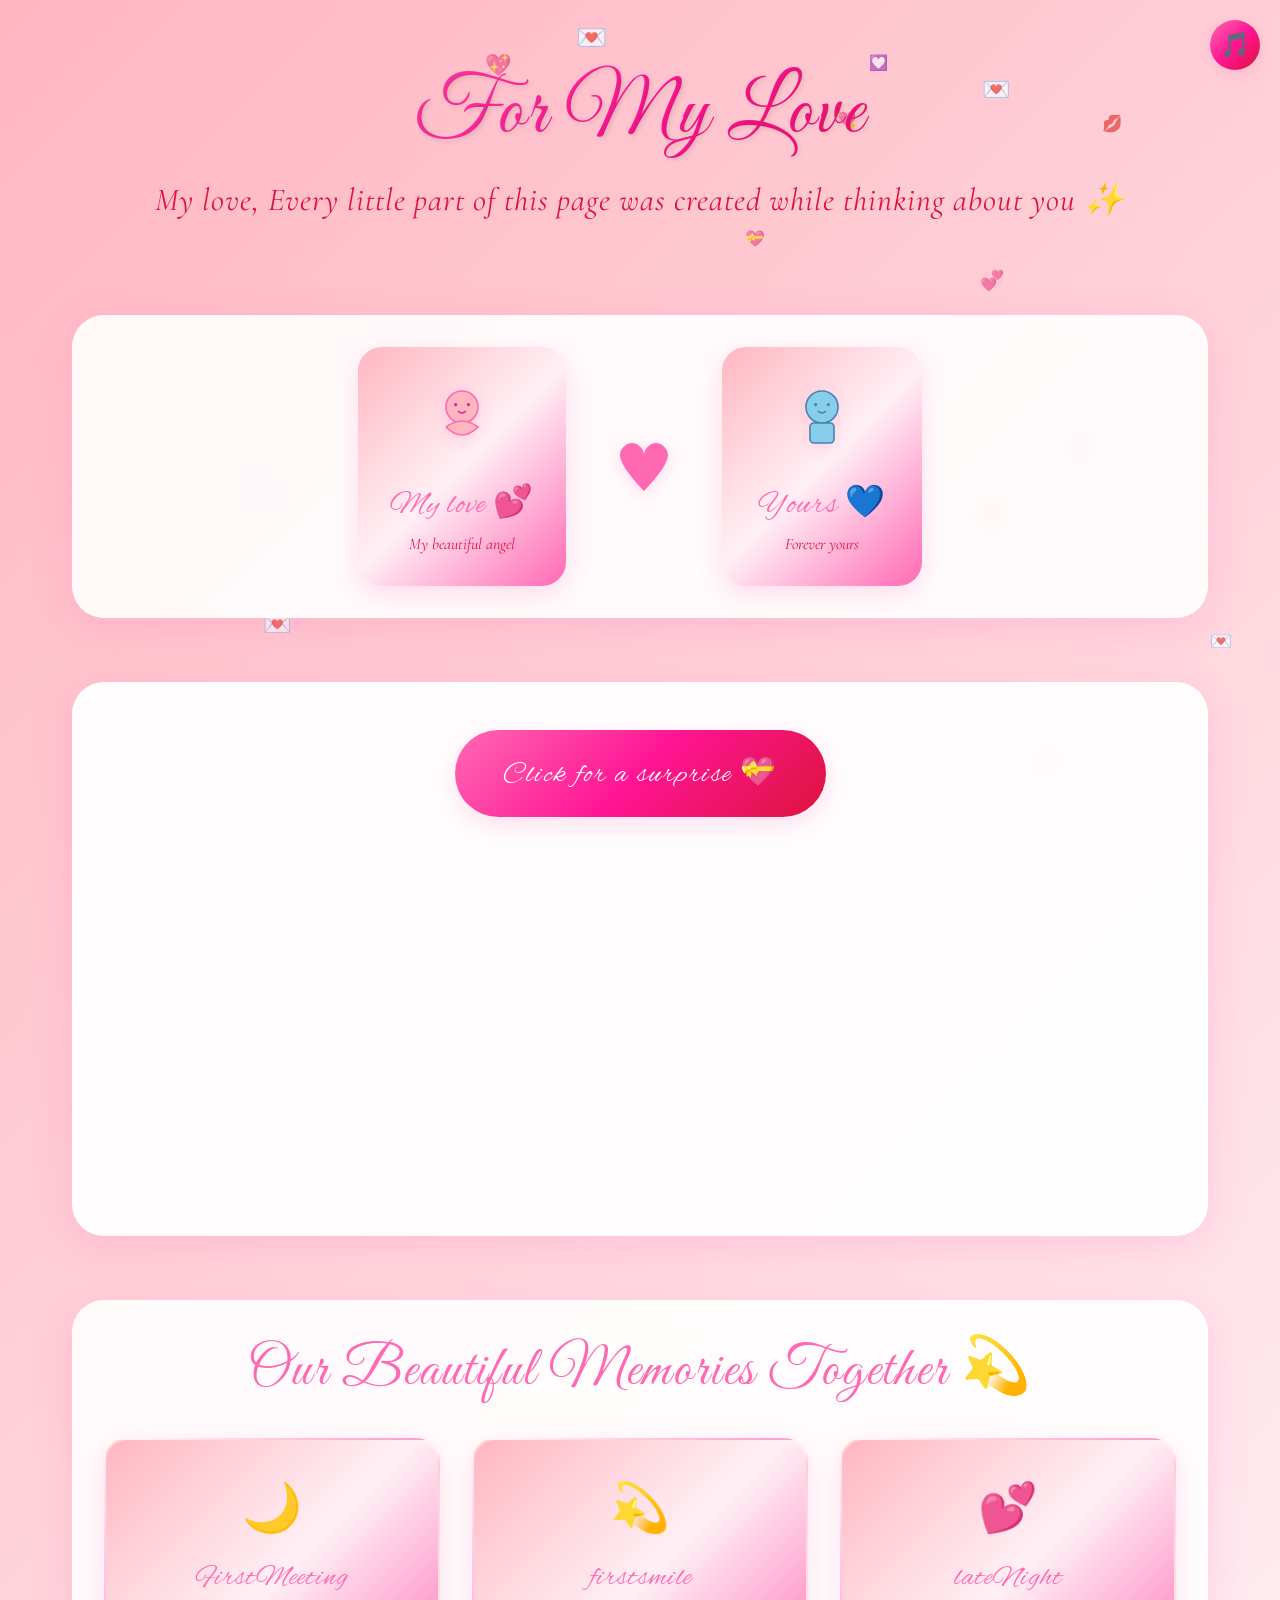
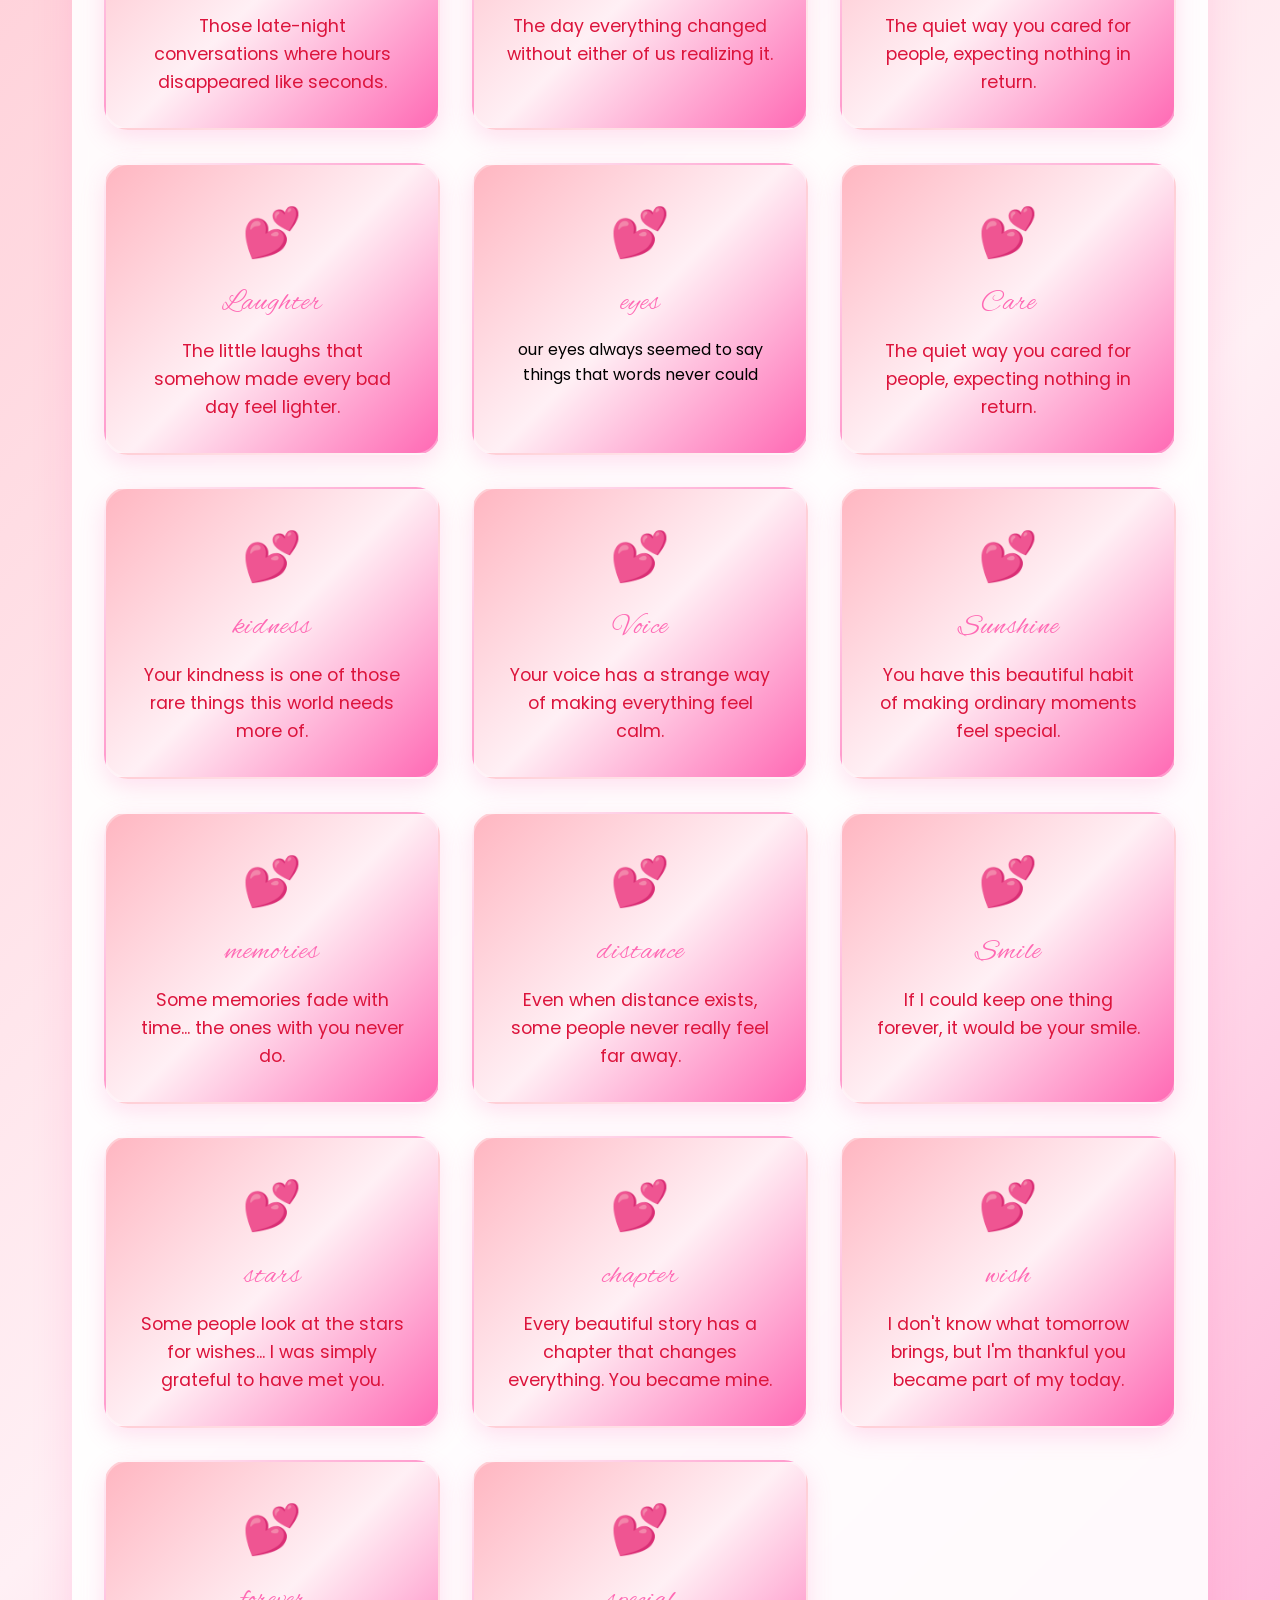
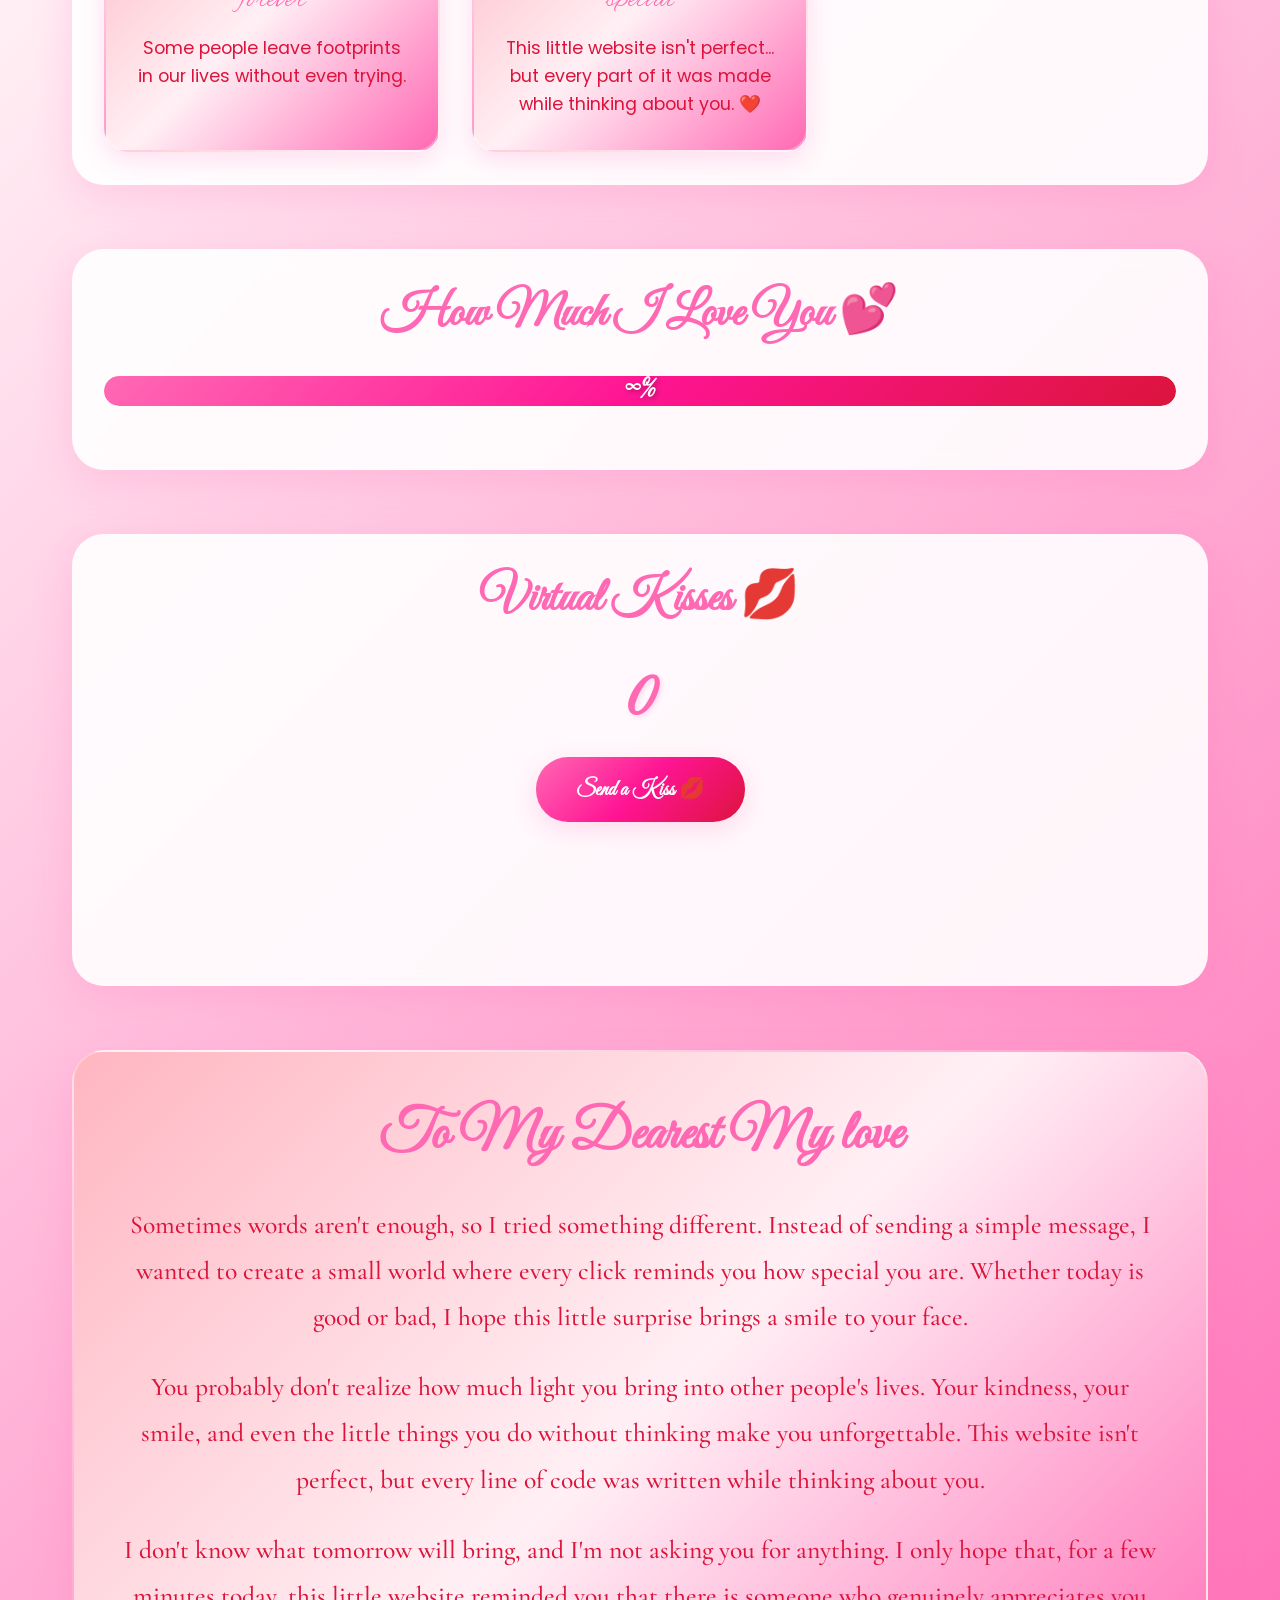
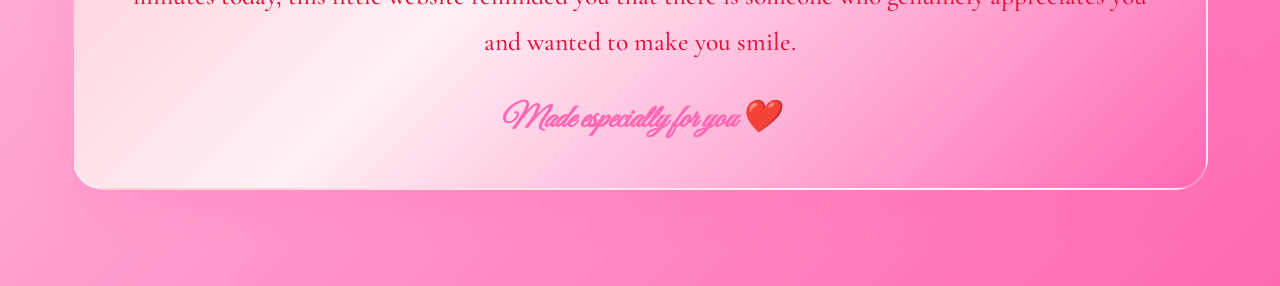
==== index.html @ f56bdb91 "Updated website" ====
<!DOCTYPE html>
<html lang="en">
<head>
    <meta charset="UTF-8">
    <meta name="viewport" content="width=device-width, initial-scale=1.0">
    <title>Love💕</title>
    <link rel="stylesheet" href="styles.css">
    <script src="config.js"></script>
    <link rel="preconnect" href="https://fonts.googleapis.com">
    <link rel="preconnect" href="https://fonts.gstatic.com" crossorigin>
    <link href="https://fonts.googleapis.com/css2?family=Great+Vibes&family=Alex+Brush&family=Allura&family=Poppins:wght@300;400;500;600;700&family=Cormorant+Garamond:wght@300;400;500;600;700&display=swap" rel="stylesheet">
</head>
<body>
    <!-- Music Control -->
    <div class="music-control">
        <button id="musicToggle" class="music-btn">🎵</button>
        <audio id="bgMusic" loop>
    <source src="abc.mp3" type="audio/mpeg">
</audio>
    </div>

    <!-- Floating Hearts Background -->
    <div class="hearts-container"></div>

    <!-- Main Container -->
    <div class="container">
        <!-- Header -->
        <header class="header">
            <h1 class="main-title">For My Love</h1>
            <p class="subtitle" id="subtitle">Add your partner's name in config.js ✨</p>
        </header>

        <!-- Character Section -->
        <section class="characters-section">
            <div class="character-container">
                <div class="character" id="partner">
                    <div class="character-avatar">
                        <svg viewBox="0 0 100 100" class="character-svg">
                            <circle cx="50" cy="35" r="20" fill="#FFB6C1" stroke="#FF69B4" stroke-width="2"/>
                            <path d="M30 60 Q50 45 70 60 Q50 80 30 60" fill="#FFB6C1" stroke="#FF69B4" stroke-width="2"/>
                            <circle cx="42" cy="32" r="2" fill="#FF1493"/>
                            <circle cx="58" cy="32" r="2" fill="#FF1493"/>
                            <path d="M45 40 Q50 45 55 40" stroke="#FF1493" stroke-width="2" fill="none"/>
                        </svg>
                    </div>
                    <h3 id="partnerName">Your Love 💕</h3>
                    <p id="partnerDescription">My beautiful angel</p>
                </div>
                
                <div class="love-heart">
                    <svg viewBox="0 0 50 50" class="heart-svg">
                        <path d="M25 45 C25 45, 5 25, 5 15 C5 10, 10 5, 15 5 C20 5, 25 10, 25 15 C25 10, 30 5, 35 5 C40 5, 45 10, 45 15 C45 25, 25 45, 25 45 Z" fill="#FF69B4"/>
                    </svg>
                </div>

                <div class="character" id="you">
                    <div class="character-avatar">
                        <svg viewBox="0 0 100 100" class="character-svg">
                            <circle cx="50" cy="35" r="20" fill="#87CEEB" stroke="#4682B4" stroke-width="2"/>
                            <rect x="35" y="55" width="30" height="25" rx="5" fill="#87CEEB" stroke="#4682B4" stroke-width="2"/>
                            <circle cx="42" cy="32" r="2" fill="#4682B4"/>
                            <circle cx="58" cy="32" r="2" fill="#4682B4"/>
                            <path d="M45 40 Q50 45 55 40" stroke="#4682B4" stroke-width="2" fill="none"/>
                        </svg>
                    </div>
                    <h3 id="yourName">Me 💙</h3>
                    <p id="yourDescription">Forever yours</p>
                </div>
            </div>
        </section>

        <!-- Interactive Love Section -->
        <section class="interaction-section">
            <button id="loveButton" class="love-btn">Click for a surprise 💝</button>
            <div id="loveNote" class="love-note">
                <p id="loveNoteText">Add your love message in config.js 💖</p>
            </div>
        </section>

        <!-- Memory Gallery -->
        <section class="memory-gallery">
            <h2>Our Beautiful Memories Together 💫</h2>
            <div class="memories-grid">
                <div class="memory-card" data-memory="late-night">
                    <div class="memory-icon">🌙</div>
                    <h3>FirstMeeting</h3>
                    <p id="memoryLateNight"> The day everything changed without either of us realizing it.</p>
                </div>
                <div class="memory-card" data-memory="first-meeting">
                    <div class="memory-icon">💫</div>
                    <h3>firstsmile</h3>
                    <p id="memoryFirstMeeting">That smile... the one that stayed in my mind long after the moment ended.</p>
                </div>
                <div class="memory-card" data-memory="care">
                    <div class="memory-icon">💕</div>
                    <h3>lateNight</h3>
                    <p id="memoryCare">Those late-night conversations where hours disappeared like seconds. </p>
                </div>
                <div class="memory-card" data-memory="care">
                    <div class="memory-icon">💕</div>
                    <h3>Laughter</h3>
                    <p id="memoryCare">The little laughs that somehow made every bad day feel lighter.</p>
                </div>
                <div class="memory-card" data-memory="care">
                    <div class="memory-icon">💕</div>
                    <h3>eyes</h3>our eyes always seemed to say things that words never could</p>
                </div><div class="memory-card" data-memory="care">
                    <div class="memory-icon">💕</div>
                    <h3>Care</h3>
                    <p id="memoryCare">The quiet way you cared for people, expecting nothing in return.</p>
                </div><div class="memory-card" data-memory="care">
                    <div class="memory-icon">💕</div>
                    <h3>kidness</h3>
                    <p id="memoryCare">Your kindness is one of those rare things this world needs more of.</p>
                </div><div class="memory-card" data-memory="care">
                    <div class="memory-icon">💕</div>
                    <h3>Voice</h3>
                    <p id="memoryCare">Your voice has a strange way of making everything feel calm.</p>
                </div><div class="memory-card" data-memory="care">
                    <div class="memory-icon">💕</div>
                    <h3>Sunshine</h3>
                    <p id="memoryCare">You have this beautiful habit of making ordinary moments feel special.</p>
                </div><div class="memory-card" data-memory="care">
                    <div class="memory-icon">💕</div>
                    <h3>memories</h3>
                    <p id="memoryCare">Some memories fade with time... the ones with you never do.</p>
                </div><div class="memory-card" data-memory="care">
                    <div class="memory-icon">💕</div>
                    <h3>distance</h3>
                    <p id="memoryCare">Even when distance exists, some people never really feel far away.</P>
                </div><div class="memory-card" data-memory="care">
                    <div class="memory-icon">💕</div>
                    <h3>Smile</h3>
                    <p id="memoryCare">If I could keep one thing forever, it would be your smile.</p>
                </div><div class="memory-card" data-memory="care">
                    <div class="memory-icon">💕</div>
                    <h3>stars</h3>
                    <p id="memoryCare">Some people look at the stars for wishes... I was simply grateful to have met you.</p>
                </div><div class="memory-card" data-memory="care">
                    <div class="memory-icon">💕</div>
                    <h3>chapter</h3>
                    <p id="memoryCare">Every beautiful story has a chapter that changes everything. You became mine.</p>
                </div><div class="memory-card" data-memory="care">
                    <div class="memory-icon">💕</div>
                    <h3>wish</h3>
                    <p id="memoryCare">I don't know what tomorrow brings, but I'm thankful you became part of my today.</p>
                </div><div class="memory-card" data-memory="care">
                    <div class="memory-icon">💕</div>
                    <h3>forever</h3>
                    <p id="memoryCare">Some people leave footprints in our lives without even trying.</p>
                </div><div class="memory-card" data-memory="care">
                    <div class="memory-icon">💕</div>
                    <h3>special</h3>
                    <p id="memoryCare">This little website isn't perfect... but every part of it was made while thinking about you. ❤️</p>
                </div>  
            </div>
        </section>

        <!-- Love Meter -->
        <section class="love-meter-section">
            <h2>How Much I Love You 💕</h2>
            <div class="love-meter">
                <div class="meter-fill"></div>
                <span class="love-percentage">∞%</span>
            </div>
        </section>

        <!-- Kiss Counter Game -->
        <section class="game-section">
            <h2>Virtual Kisses 💋</h2>
            <div class="kiss-counter">
                <span id="kissCount">0</span>
                <button id="kissButton" class="kiss-btn">Send a Kiss 💋</button>
            </div>
            <div class="kiss-effects"></div>
        </section>

       <!-- Special Message -->
<section class="special-message">
    <div class="message-container">

        <h2 id="specialMessageTitle">
            This Was Made Just For You ❤️
        </h2>

        <p id="specialMessage1">
            If you're reading this, thank you for giving this little surprise a chance.
            Every animation, every picture, every line of code on this page was created
            while thinking about you. I didn't want to send you an ordinary message.
            I wanted to create something that would exist only for you.
        </p>

        <p id="specialMessage2">
            You probably don't realize how special you are. The way you smile, the way
            you care about people, and the little things you do without expecting
            anything in return are what make you unforgettable. Some people leave
            memories... you leave a feeling that stays long after the moment is over.
        </p>

        <p id="specialMessage3">
            I don't know what tomorrow will bring, and I'm not asking you for anything.
            I only hope that, for a few minutes today, this little website reminded you
            that there is someone who genuinely appreciates you and wanted to make you
            smile.
        </p>

        <div class="signature" id="signature">
            Made with ❤️, one line of code at a time.
        </div>

    </div>
</section>

    <script src="script.js"></script>
</body>
</html>
---- styles.css ----
/* CSS Variables for Harshita's Theme */
:root {
    --primary-pink: #FF69B4;
    --secondary-pink: #FFB6C1;
    --accent-pink: #FF1493;
    --soft-pink: #FFF0F5;
    --deep-pink: #DC143C;
    --gold: #FFD700;
    --white: #FFFFFF;
    --light-gray: #F8F9FA;
    --shadow: rgba(255, 105, 180, 0.2);
    
    /* Beautiful Elegant Fonts */
    --font-heading: 'Great Vibes', cursive;
    --font-elegant: 'Cormorant Garamond', serif;
    --font-special: 'Alex Brush', cursive;
    --font-body: 'Poppins', sans-serif;
    
    /* Gradients */
    --gradient-primary: linear-gradient(135deg, #FF69B4, #FF1493, #DC143C);
    --gradient-soft: linear-gradient(135deg, #FFB6C1, #FFF0F5, #FF69B4);
    --gradient-gold: linear-gradient(135deg, #FFD700, #FFA500);
}

/* Reset and Base Styles */
* {
    margin: 0;
    padding: 0;
    box-sizing: border-box;
}

body {
    font-family: var(--font-body);
    background: var(--gradient-soft);
    min-height: 100vh;
    overflow-x: hidden;
    padding: env(safe-area-inset-top) env(safe-area-inset-right) env(safe-area-inset-bottom) env(safe-area-inset-left);
    position: relative;
}

/* Floating Hearts Background */
.hearts-container {
    position: fixed;
    top: 0;
    left: 0;
    width: 100%;
    height: 100%;
    pointer-events: none;
    z-index: 1;
}

.heart {
    position: absolute;
    color: var(--primary-pink);
    font-size: 20px;
    animation: float 6s infinite ease-in-out;
    opacity: 0.7;
}

@keyframes float {
    0%, 100% { transform: translateY(0px) rotate(0deg); opacity: 0.7; }
    50% { transform: translateY(-20px) rotate(180deg); opacity: 1; }
}

/* Music Control */
.music-control {
    position: fixed;
    top: 20px;
    right: 20px;
    z-index: 1000;
}

.music-btn {
    background: var(--gradient-primary);
    border: none;
    border-radius: 50%;
    width: 50px;
    height: 50px;
    font-size: 1.5rem;
    cursor: pointer;
    box-shadow: 0 4px 15px var(--shadow);
    transition: all 0.3s ease;
    color: white;
}

.music-btn:hover {
    transform: scale(1.1);
    box-shadow: 0 6px 20px var(--shadow);
}

/* Main Container */
.container {
    max-width: 1200px;
    margin: 0 auto;
    padding: 2rem;
    position: relative;
    z-index: 10;
}

/* Header */
.header {
    text-align: center;
    margin-bottom: 3rem;
    padding: 2rem 0;
}

.main-title {
    font-family: var(--font-heading);
    font-size: clamp(3rem, 10vw, 5rem);
    font-weight: 400;
    background: var(--gradient-primary);
    -webkit-background-clip: text;
    -webkit-text-fill-color: transparent;
    background-clip: text;
    margin-bottom: 1rem;
    text-shadow: 2px 2px 4px rgba(0,0,0,0.1);
    animation: glow 2s ease-in-out infinite alternate;
    letter-spacing: 2px;
}

@keyframes glow {
    from { filter: drop-shadow(0 0 10px rgba(255, 105, 180, 0.3)); }
    to { filter: drop-shadow(0 0 20px rgba(255, 105, 180, 0.6)); }
}

.subtitle {
    font-family: var(--font-elegant);
    font-size: clamp(1.4rem, 4vw, 2rem);
    color: var(--deep-pink);
    font-weight: 400;
    font-style: italic;
    letter-spacing: 1px;
}

/* Characters Section */
.characters-section {
    margin: 4rem 0;
    padding: 2rem;
    background: rgba(255, 255, 255, 0.9);
    border-radius: 2rem;
    box-shadow: 0 10px 40px var(--shadow);
    backdrop-filter: blur(10px);
}

.character-container {
    display: flex;
    justify-content: center;
    align-items: center;
    gap: 3rem;
    flex-wrap: wrap;
}

.character {
    text-align: center;
    padding: 2rem;
    background: var(--gradient-soft);
    border-radius: 1.5rem;
    box-shadow: 0 8px 25px var(--shadow);
    transition: all 0.3s ease;
    min-width: 200px;
}

.character:hover {
    transform: translateY(-10px);
    box-shadow: 0 15px 35px var(--shadow);
}

.character-avatar {
    margin-bottom: 1rem;
    animation: bounce 2s infinite;
}

@keyframes bounce {
    0%, 20%, 50%, 80%, 100% { transform: translateY(0); }
    40% { transform: translateY(-10px); }
    60% { transform: translateY(-5px); }
}

.character-svg {
    width: 80px;
    height: 80px;
    filter: drop-shadow(0 4px 8px var(--shadow));
}

.character h3 {
    font-family: var(--font-special);
    font-size: 2rem;
    color: var(--primary-pink);
    margin-bottom: 0.5rem;
    font-weight: 400;
    letter-spacing: 1px;
}

.character p {
    font-family: var(--font-elegant);
    color: var(--deep-pink);
    font-style: italic;
}

.love-heart {
    display: flex;
    align-items: center;
    justify-content: center;
    animation: pulse 2s infinite;
}

@keyframes pulse {
    0% { transform: scale(1); }
    50% { transform: scale(1.1); }
    100% { transform: scale(1); }
}

.heart-svg {
    width: 60px;
    height: 60px;
    filter: drop-shadow(0 4px 8px var(--shadow));
}

/* Interaction Section */
.interaction-section {
    text-align: center;
    margin: 4rem 0;
    padding: 2rem;
    background: rgba(255, 255, 255, 0.95);
    border-radius: 2rem;
    box-shadow: 0 10px 40px var(--shadow);
    backdrop-filter: blur(10px);
}

.love-btn {
    background: var(--gradient-primary);
    color: white;
    border: none;
    padding: 1.5rem 3rem;
    border-radius: 3rem;
    font-size: clamp(1.3rem, 4vw, 1.8rem);
    font-family: var(--font-special);
    font-weight: 400;
    cursor: pointer;
    transition: all 0.3s ease;
    box-shadow: 0 8px 25px var(--shadow);
    margin: 1rem 0;
    letter-spacing: 2px;
}

.love-btn:hover {
    transform: translateY(-5px);
    box-shadow: 0 15px 35px var(--shadow);
}

.love-btn:active {
    transform: translateY(-2px);
}

.love-note {
    background: var(--gradient-soft);
    padding: 3rem;
    border-radius: 2rem;
    box-shadow: 0 15px 40px var(--shadow);
    backdrop-filter: blur(15px);
    max-width: 90%;
    margin: 2rem auto;
    text-align: center;
    opacity: 0;
    transform: translateY(30px);
    transition: all 0.6s ease;
    pointer-events: none;
    position: relative;
    z-index: 10;
    border: 2px solid rgba(255, 255, 255, 0.3);
}

.love-note.visible {
    opacity: 1;
    transform: translateY(0);
    pointer-events: auto;
}

.love-note p {
    font-family: var(--font-elegant);
    font-size: clamp(1.3rem, 4vw, 1.8rem);
    color: var(--deep-pink);
    line-height: 1.8;
    margin: 0;
    font-weight: 500;
}

/* Memory Gallery */
.memory-gallery {
    margin: 4rem 0;
    padding: 2rem;
    background: rgba(255, 255, 255, 0.9);
    border-radius: 2rem;
    box-shadow: 0 10px 40px var(--shadow);
    backdrop-filter: blur(10px);
}

.memory-gallery h2 {
    font-family: var(--font-heading);
    font-size: clamp(2.5rem, 6vw, 3.5rem);
    text-align: center;
    color: var(--primary-pink);
    margin-bottom: 2rem;
    font-weight: 400;
    letter-spacing: 2px;
}

.memories-grid {
    display: grid;
    grid-template-columns: repeat(auto-fit, minmax(300px, 1fr));
    gap: 2rem;
    margin-top: 2rem;
}

.memory-card {
    background: var(--gradient-soft);
    padding: 2rem;
    border-radius: 1.5rem;
    text-align: center;
    box-shadow: 0 8px 25px var(--shadow);
    transition: all 0.3s ease;
    cursor: pointer;
    border: 2px solid rgba(255, 255, 255, 0.3);
}

.memory-card:hover {
    transform: translateY(-10px);
    box-shadow: 0 15px 35px var(--shadow);
}

.memory-icon {
    font-size: 3rem;
    margin-bottom: 1rem;
    animation: spin 3s linear infinite;
}

@keyframes spin {
    from { transform: rotate(0deg); }
    to { transform: rotate(360deg); }
}

.memory-card h3 {
    font-family: var(--font-special);
    font-size: 1.8rem;
    color: var(--primary-pink);
    margin-bottom: 1rem;
    font-weight: 400;
    letter-spacing: 1px;
}

.memory-card p {
    font-family: var(--font-body);
    color: var(--deep-pink);
    font-size: 1.1rem;
    line-height: 1.6;
}

/* Love Meter */
.love-meter-section {
    margin: 4rem 0;
    padding: 2rem;
    background: rgba(255, 255, 255, 0.9);
    border-radius: 2rem;
    box-shadow: 0 10px 40px var(--shadow);
    backdrop-filter: blur(10px);
    text-align: center;
}

.love-meter-section h2 {
    font-family: var(--font-heading);
    font-size: clamp(2rem, 6vw, 3rem);
    color: var(--primary-pink);
    margin-bottom: 2rem;
    font-weight: 700;
}

.love-meter {
    position: relative;
    background: rgba(255, 182, 193, 0.3);
    height: 30px;
    border-radius: 15px;
    overflow: hidden;
    box-shadow: inset 0 2px 4px var(--shadow);
    margin: 2rem 0;
}

.meter-fill {
    background: var(--gradient-primary);
    height: 100%;
    width: 100%;
    border-radius: 15px;
    animation: fillAnimation 3s ease-in-out infinite;
}

@keyframes fillAnimation {
    0% { width: 95%; }
    50% { width: 100%; }
    100% { width: 95%; }
}

.love-percentage {
    position: absolute;
    top: 50%;
    left: 50%;
    transform: translate(-50%, -50%);
    font-family: var(--font-heading);
    font-size: 1.5rem;
    font-weight: 700;
    color: white;
    text-shadow: 2px 2px 4px rgba(0,0,0,0.3);
}

/* Game Section */
.game-section {
    margin: 4rem 0;
    padding: 2rem;
    background: rgba(255, 255, 255, 0.9);
    border-radius: 2rem;
    box-shadow: 0 10px 40px var(--shadow);
    backdrop-filter: blur(10px);
    text-align: center;
}

.game-section h2 {
    font-family: var(--font-heading);
    font-size: clamp(2rem, 6vw, 3rem);
    color: var(--primary-pink);
    margin-bottom: 2rem;
    font-weight: 700;
}

.kiss-counter {
    display: flex;
    flex-direction: column;
    align-items: center;
    gap: 1rem;
    margin: 2rem 0;
}

#kissCount {
    font-family: var(--font-heading);
    font-size: 4rem;
    color: var(--primary-pink);
    font-weight: 700;
    text-shadow: 2px 2px 4px var(--shadow);
}

.kiss-btn {
    background: var(--gradient-primary);
    color: white;
    border: none;
    padding: 1.2rem 2.5rem;
    border-radius: 2rem;
    font-size: 1.3rem;
    font-family: var(--font-heading);
    font-weight: 600;
    cursor: pointer;
    transition: all 0.3s ease;
    box-shadow: 0 8px 25px var(--shadow);
}

.kiss-btn:hover {
    transform: scale(1.05);
    box-shadow: 0 12px 30px var(--shadow);
}

.kiss-effects {
    position: relative;
    height: 100px;
    margin-top: 1rem;
}

/* Special Message */
.special-message {
    margin: 4rem 0;
    padding: 3rem;
    background: var(--gradient-soft);
    border-radius: 2rem;
    box-shadow: 0 15px 40px var(--shadow);
    backdrop-filter: blur(15px);
    text-align: center;
    border: 2px solid rgba(255, 255, 255, 0.3);
}

.message-container h2 {
    font-family: var(--font-heading);
    font-size: clamp(2.5rem, 6vw, 3.5rem);
    color: var(--primary-pink);
    margin-bottom: 2rem;
    font-weight: 700;
}

.message-container p {
    font-family: var(--font-elegant);
    font-size: clamp(1.2rem, 4vw, 1.6rem);
    color: var(--deep-pink);
    line-height: 1.8;
    margin-bottom: 1.5rem;
    font-weight: 500;
}

.signature {
    font-family: var(--font-heading);
    font-size: clamp(1.5rem, 4vw, 2rem);
    color: var(--primary-pink);
    font-weight: 700;
    margin-top: 2rem;
    font-style: italic;
}

/* Responsive Design */
@media (max-width: 768px) {
    .container {
        padding: 1rem;
    }
    
    .character-container {
        flex-direction: column;
        gap: 2rem;
    }
    
    .love-heart {
        order: -1;
    }
    
    .memories-grid {
        grid-template-columns: 1fr;
    }
    
    .character {
        min-width: auto;
        width: 100%;
    }
}

@media (max-width: 480px) {
    .main-title {
        font-size: 2.5rem;
    }
    
    .love-note {
        padding: 2rem;
    }
    
    .special-message {
        padding: 2rem;
    }
}

/* iPhone Specific Optimizations */
@supports (-webkit-touch-callout: none) {
    .love-btn, .kiss-btn, .music-btn {
        -webkit-tap-highlight-color: transparent;
        -webkit-touch-callout: none;
        -webkit-user-select: none;
        user-select: none;
    }
    
    .love-btn:active, .kiss-btn:active {
        transform: scale(0.98);
    }
}

/* Dark mode support */
@media (prefers-color-scheme: dark) {
    :root {
        --soft-pink: #2D1B2D;
        --light-gray: #1A1A1A;
    }
    
    body {
        background: linear-gradient(135deg, #2D1B2D, #4A1A4A, #6B1B6B);
    }
    
    .character, .memory-gallery, .love-meter-section, .game-section {
        background: rgba(0, 0, 0, 0.3);
    }
    
    .interaction-section, .special-message {
        background: rgba(0, 0, 0, 0.2);
    }
}

/* Performance Optimizations */
.character, .memory-card, .love-note {
    will-change: transform;
}

.love-btn, .kiss-btn, .music-btn {
    will-change: transform, box-shadow;
}

/* Smooth scrolling */
html {
    scroll-behavior: smooth;
}

/* Custom scrollbar */
::-webkit-scrollbar {
    width: 8px;
}

::-webkit-scrollbar-track {
    background: var(--soft-pink);
}

::-webkit-scrollbar-thumb {
    background: var(--primary-pink);
    border-radius: 4px;
}

::-webkit-scrollbar-thumb:hover {
    background: var(--deep-pink);
}
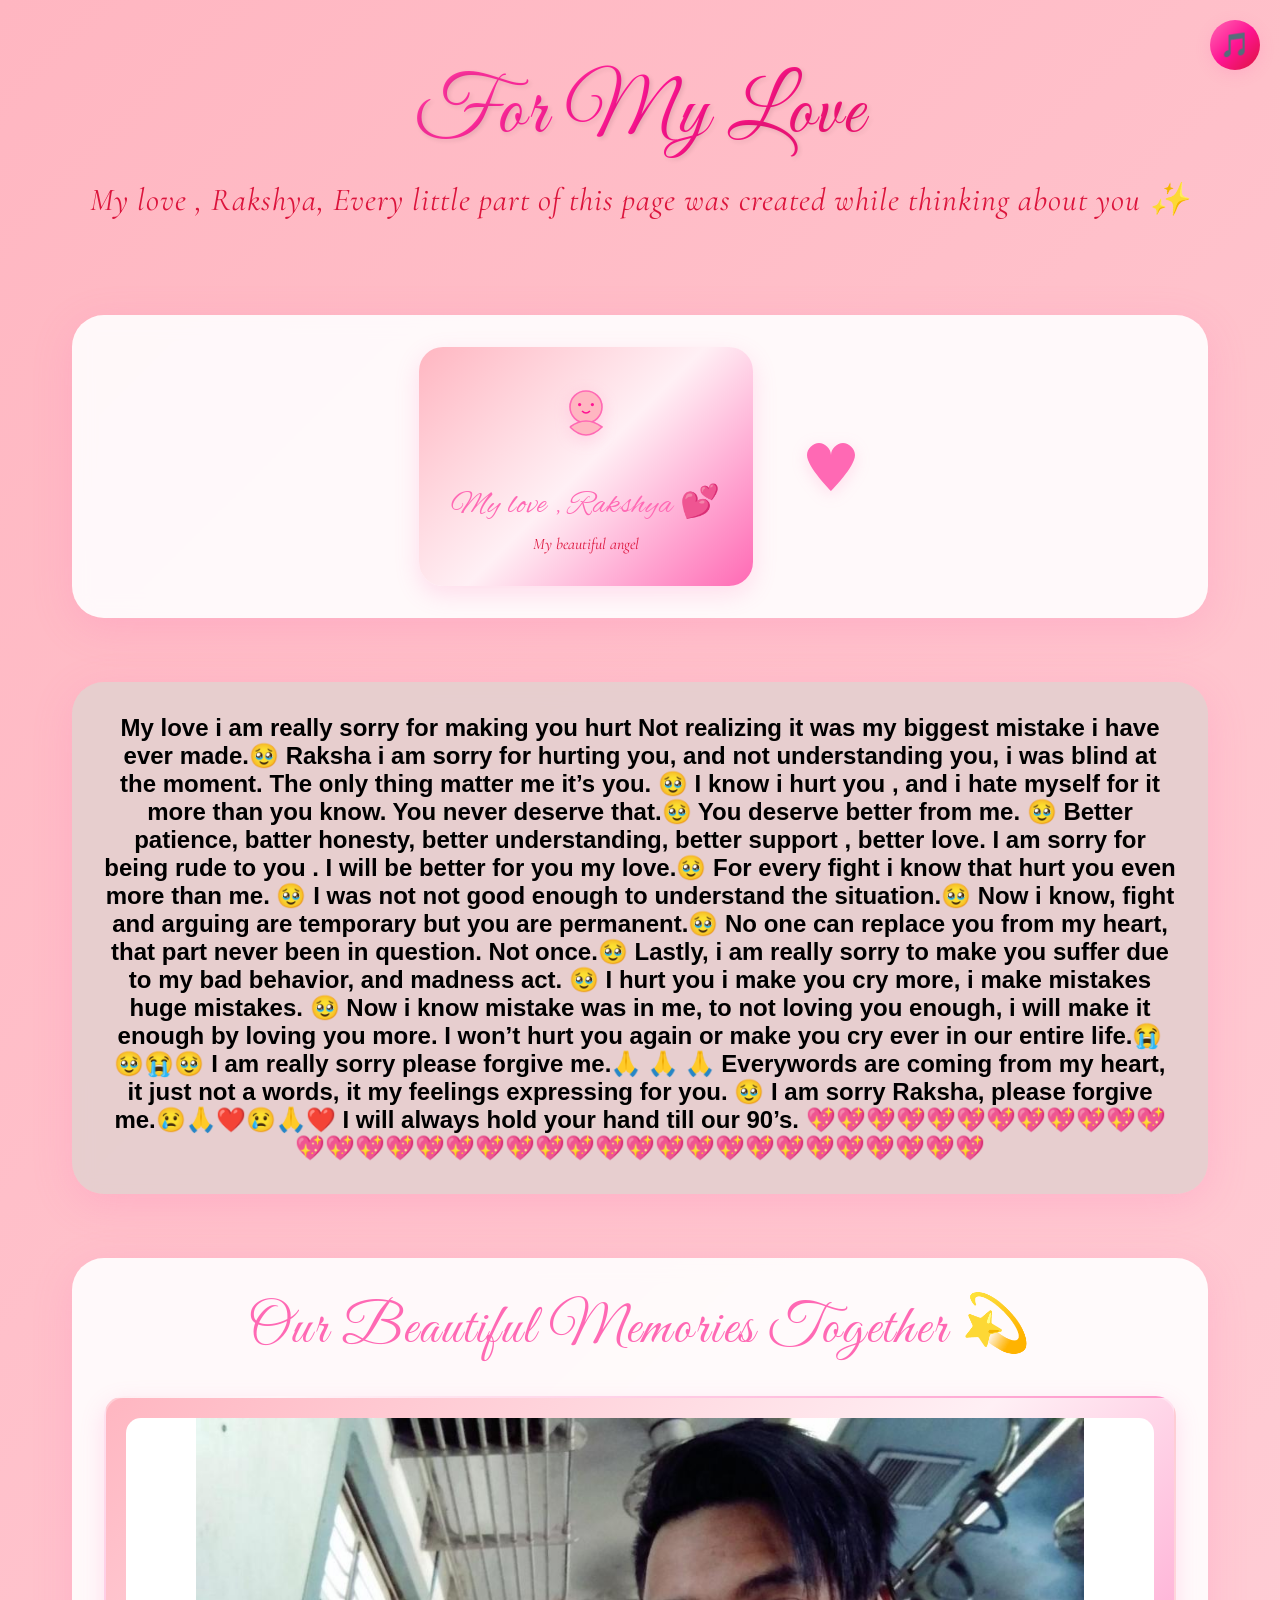
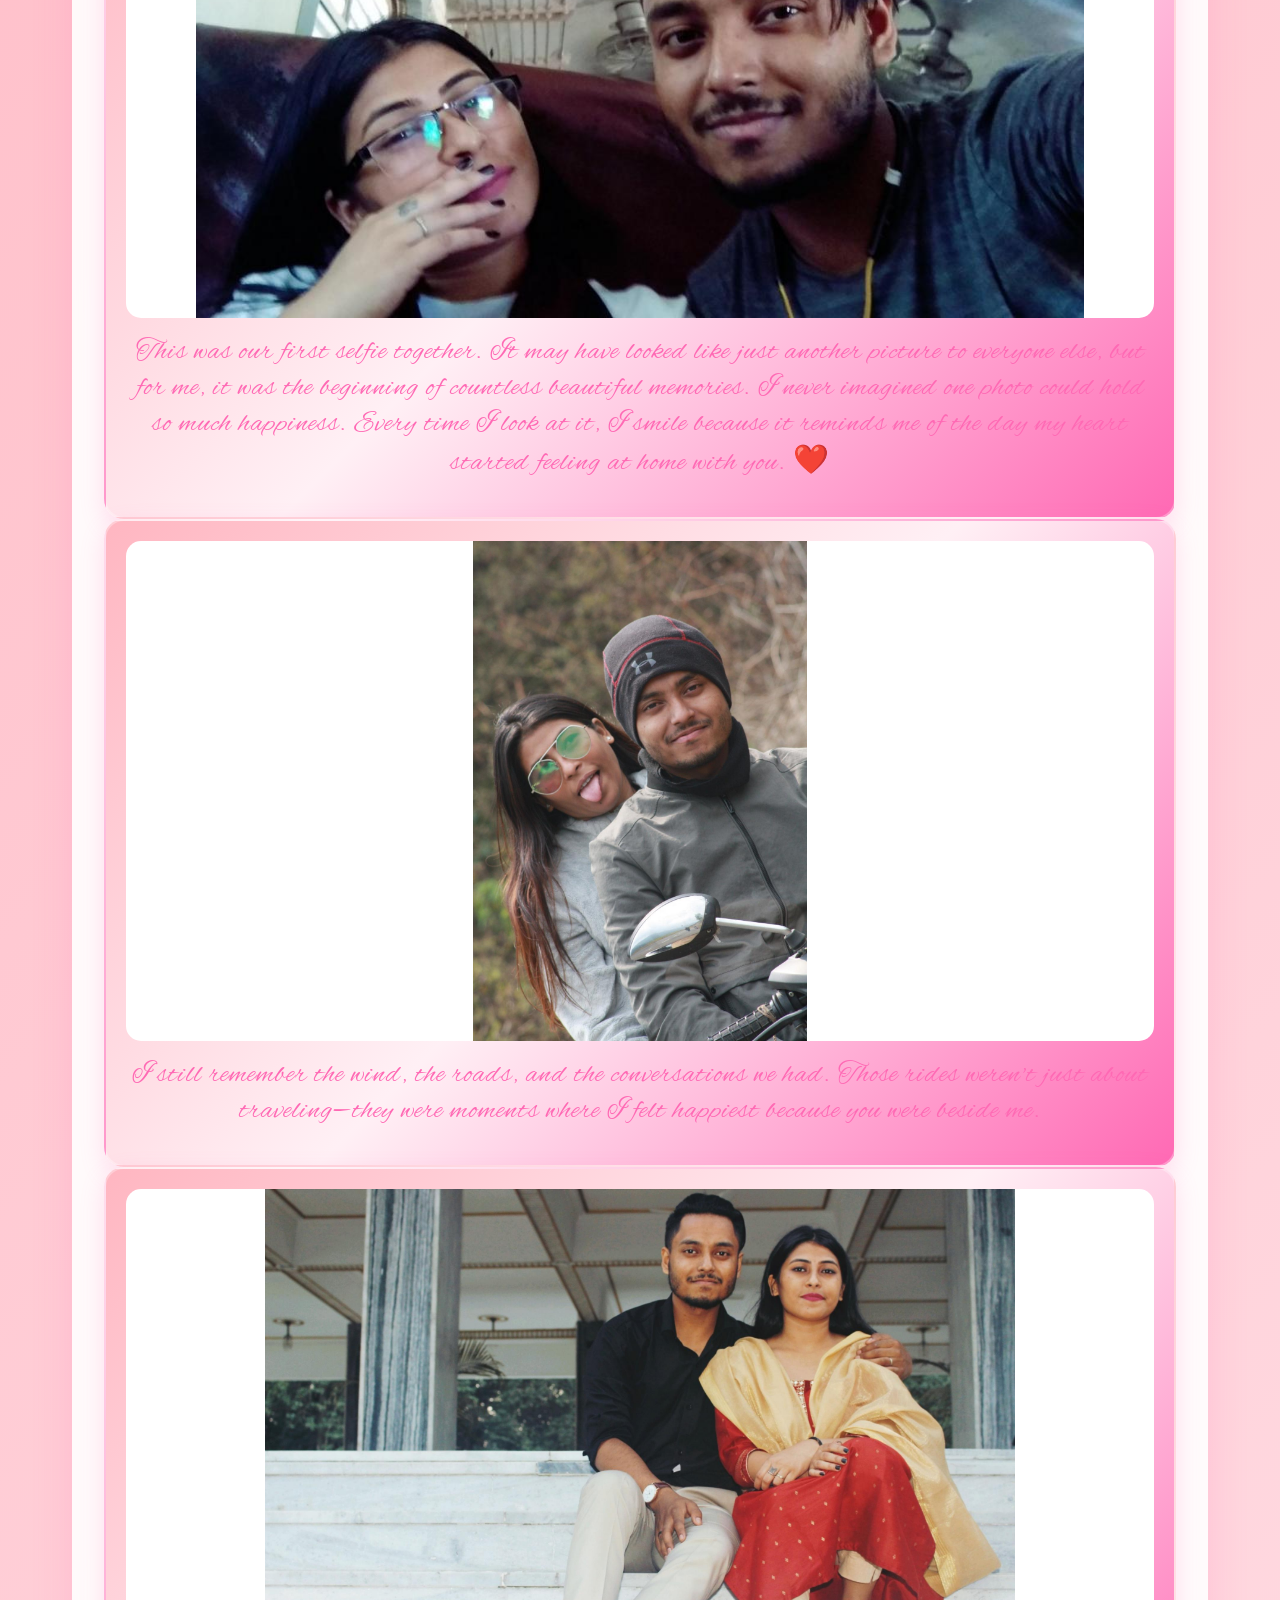
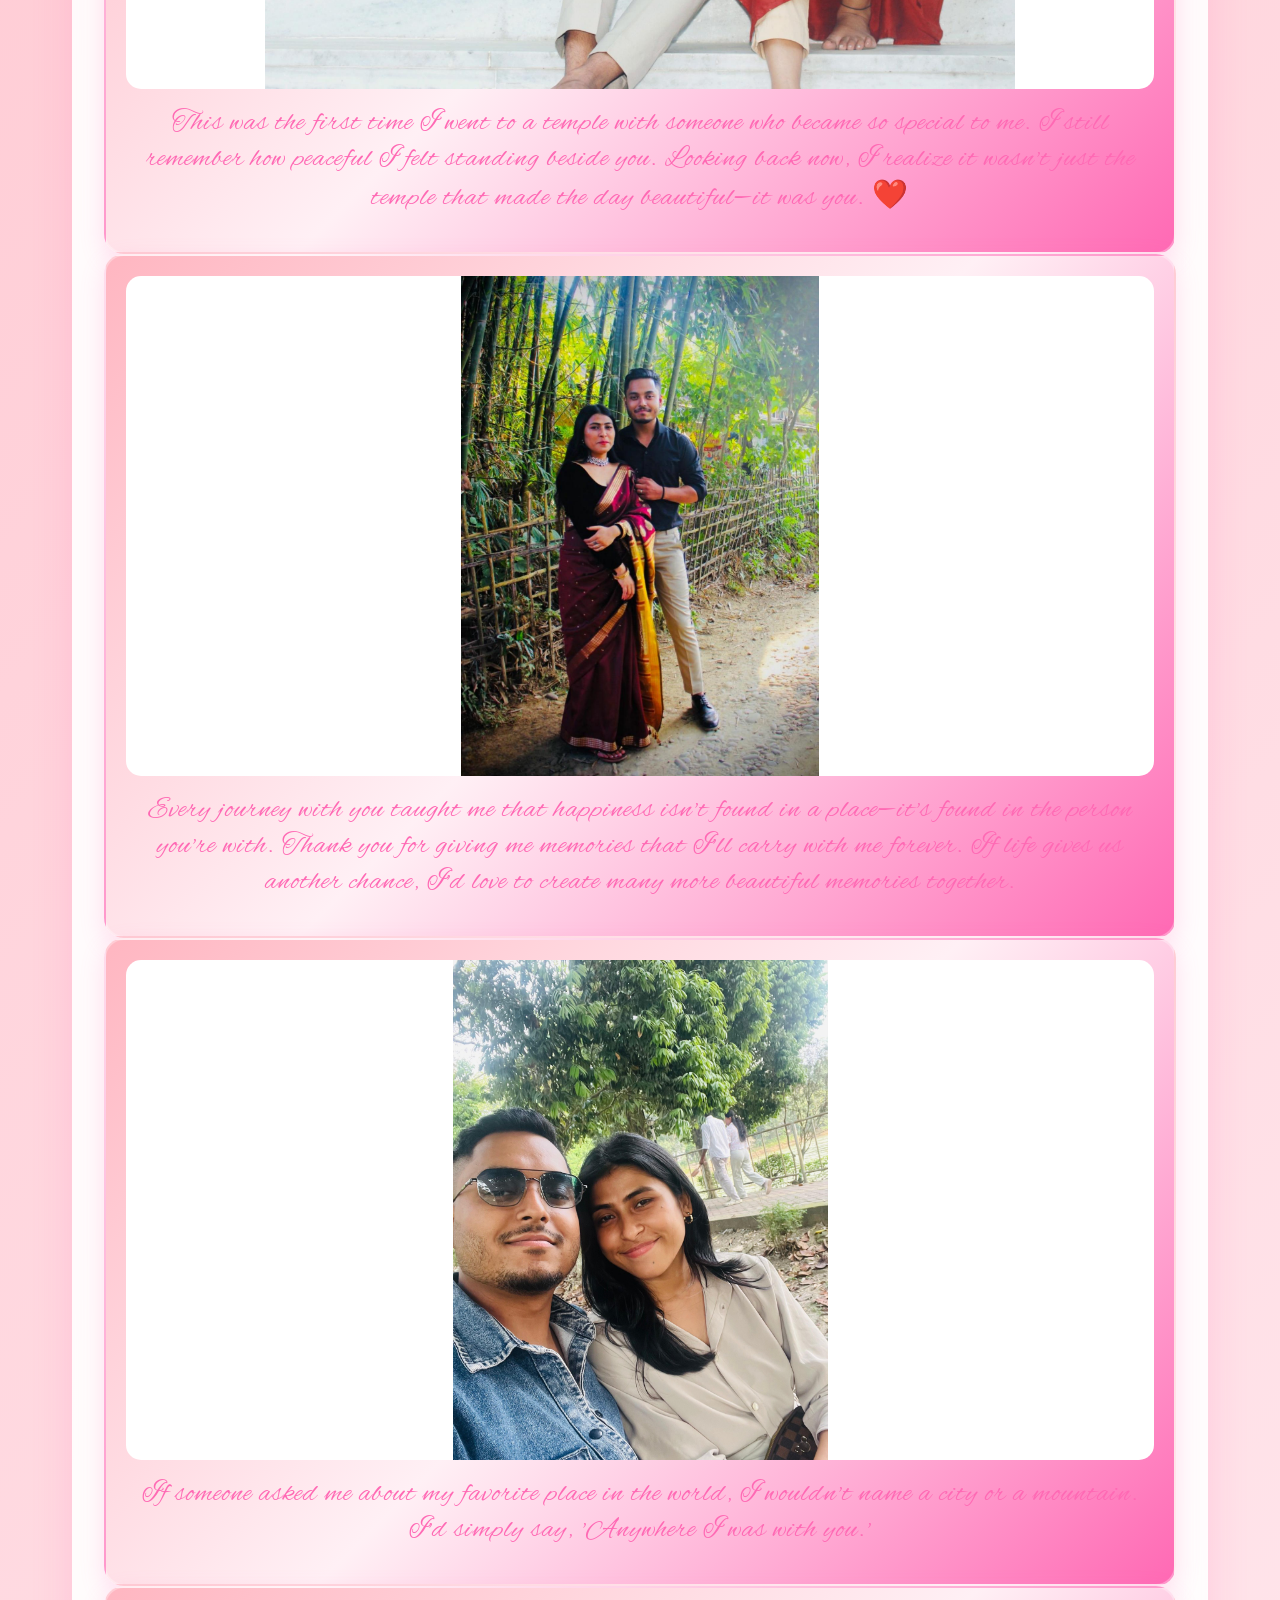
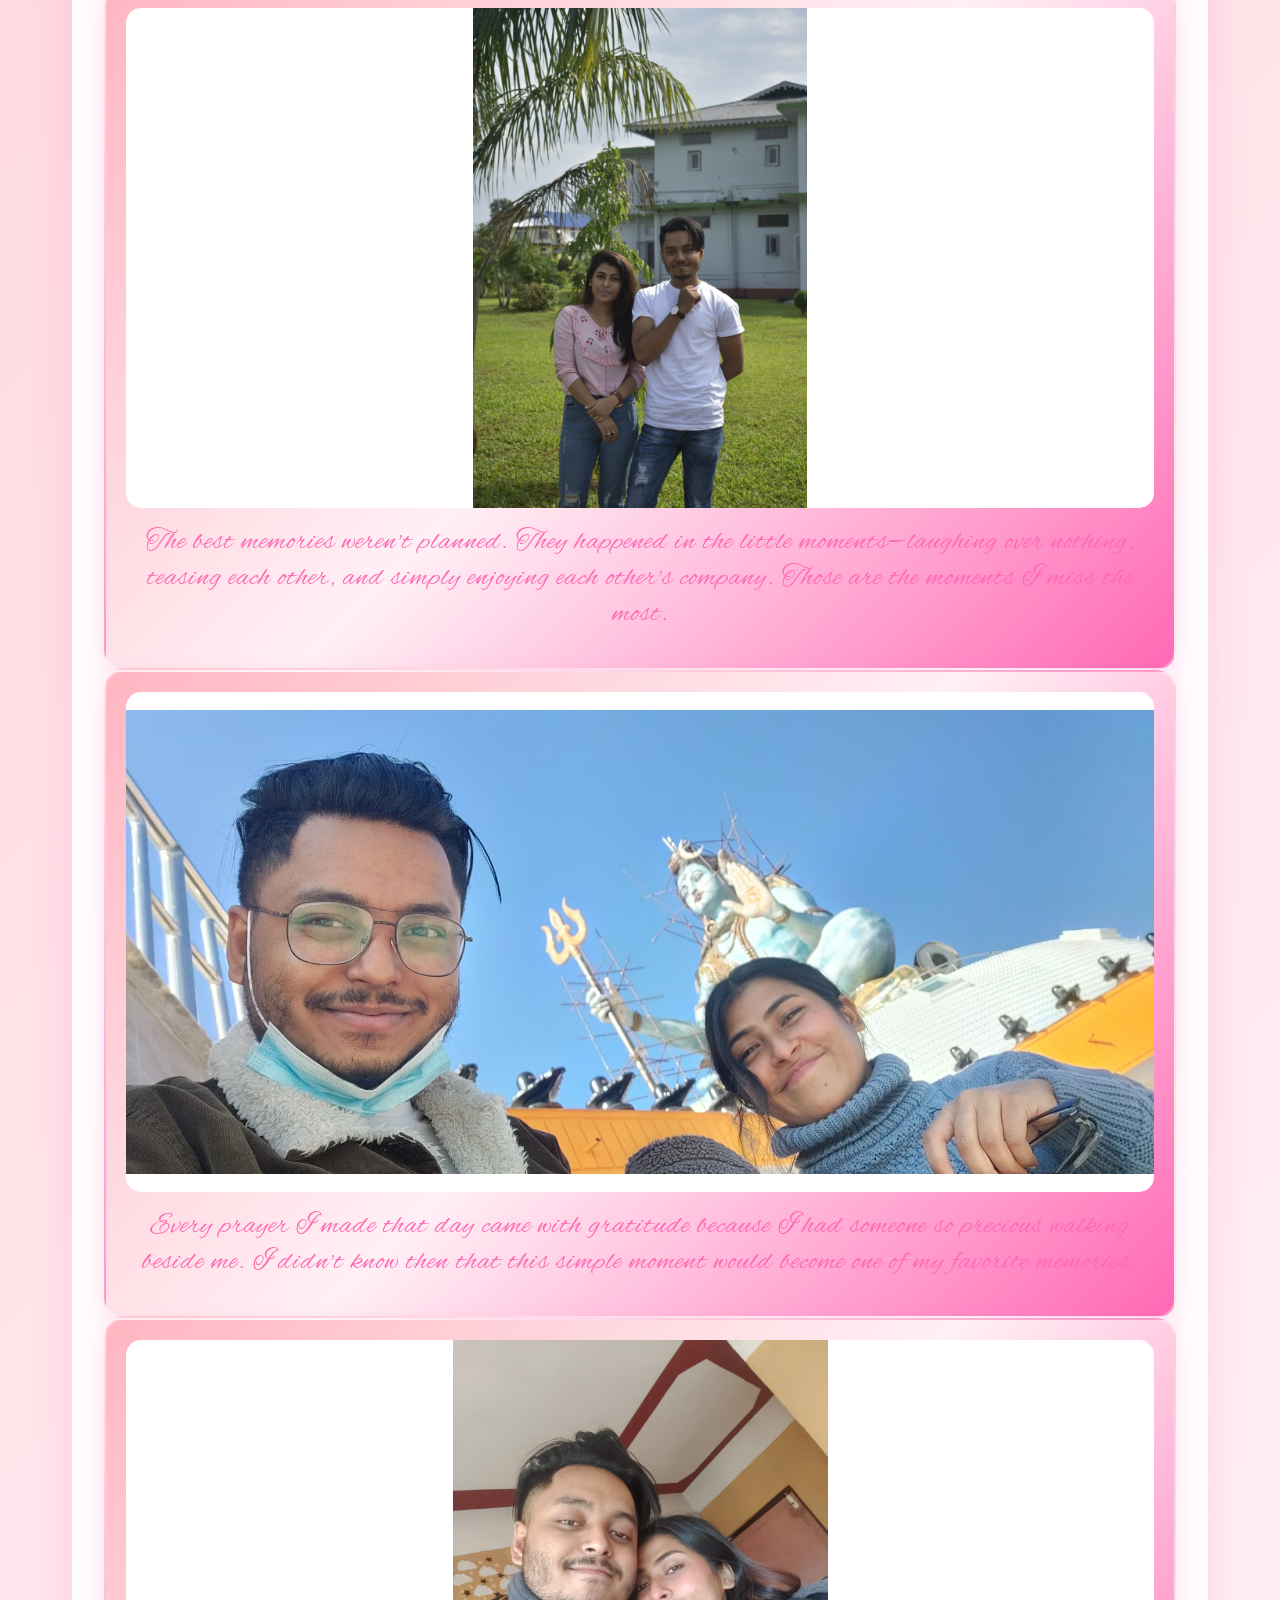
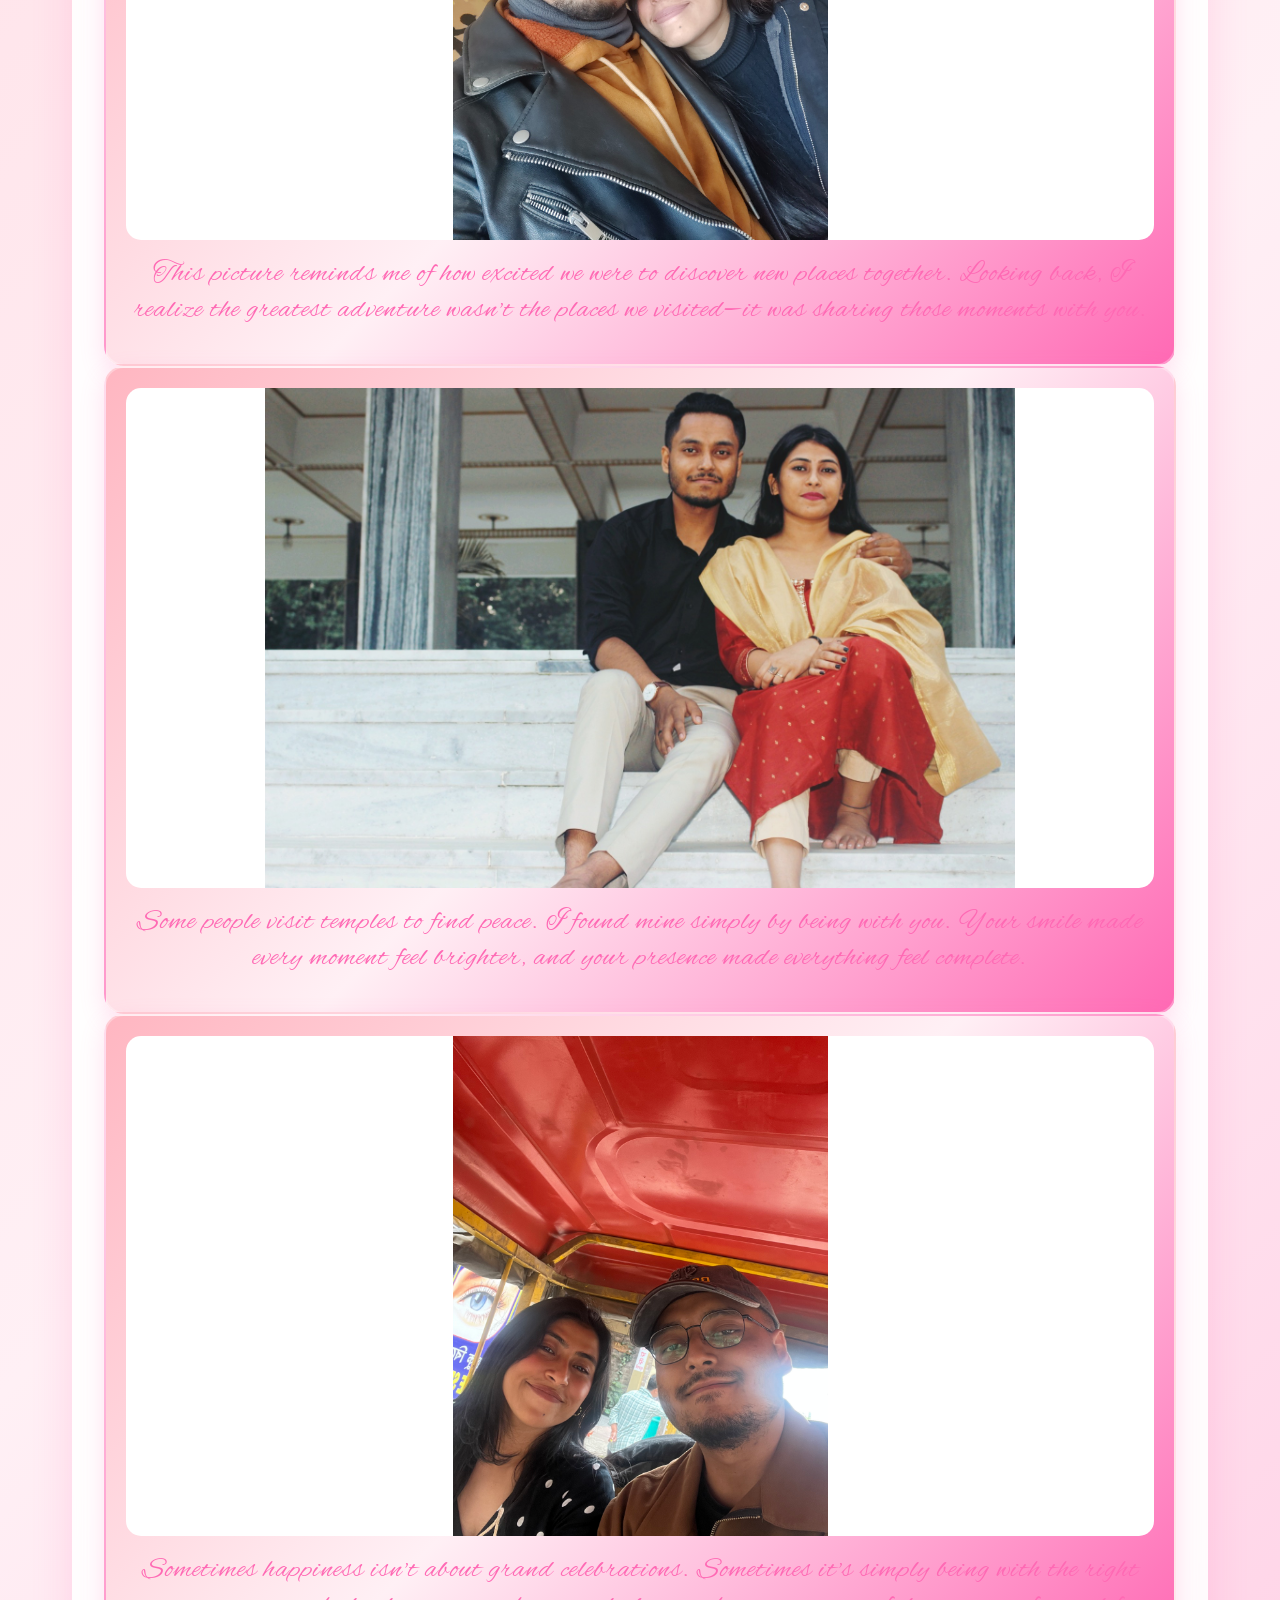
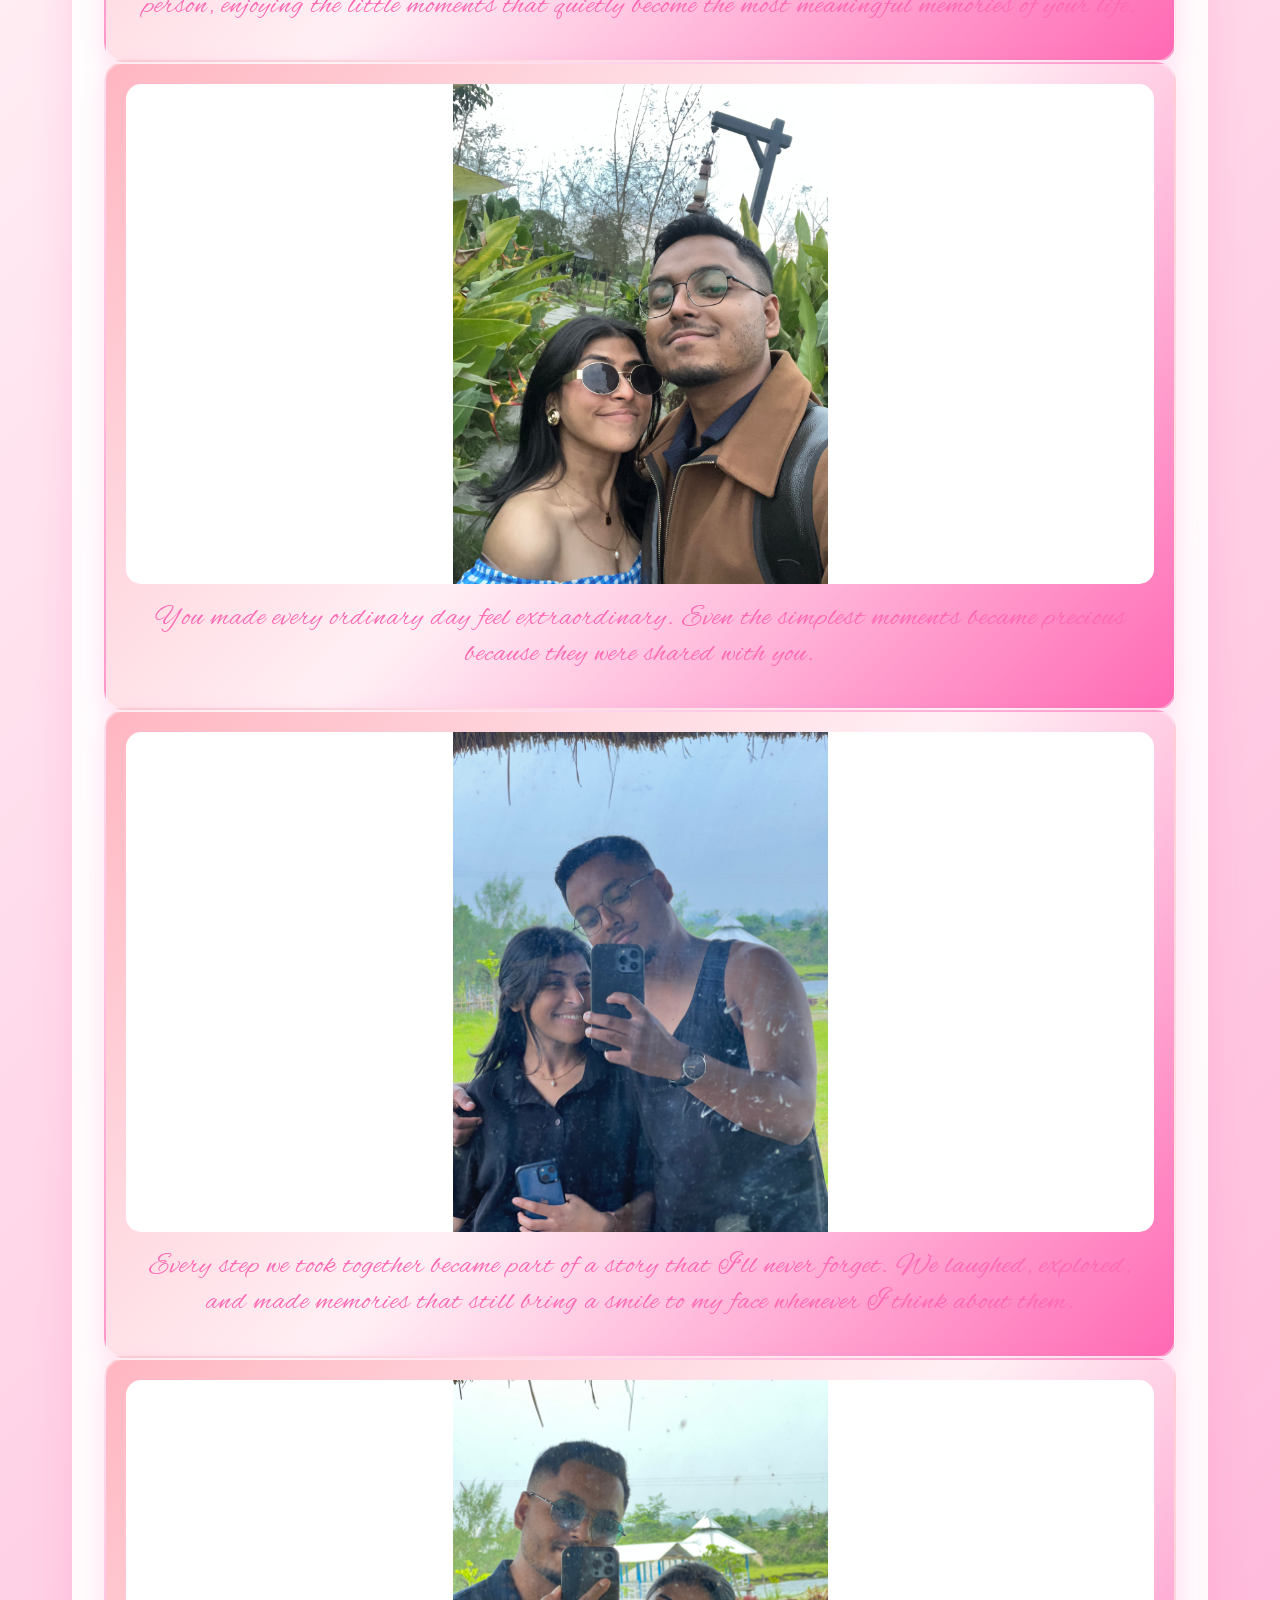
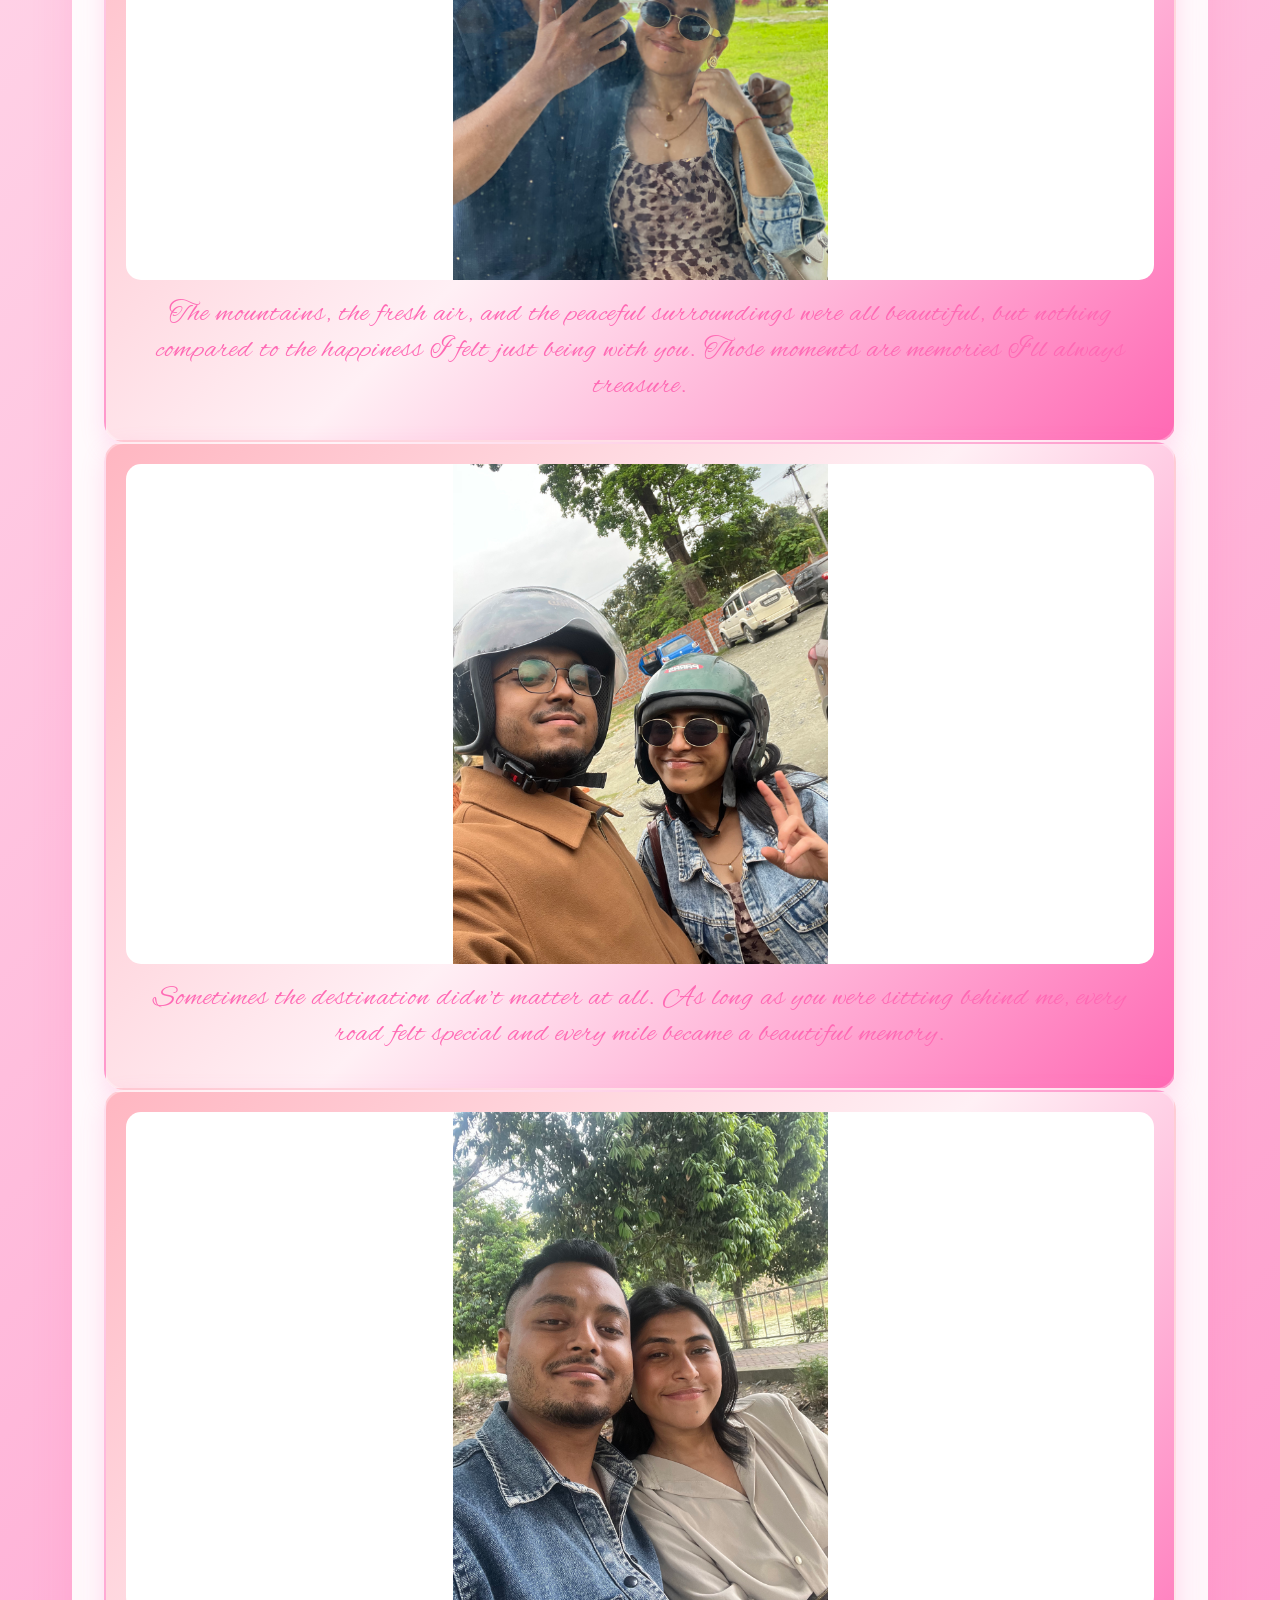
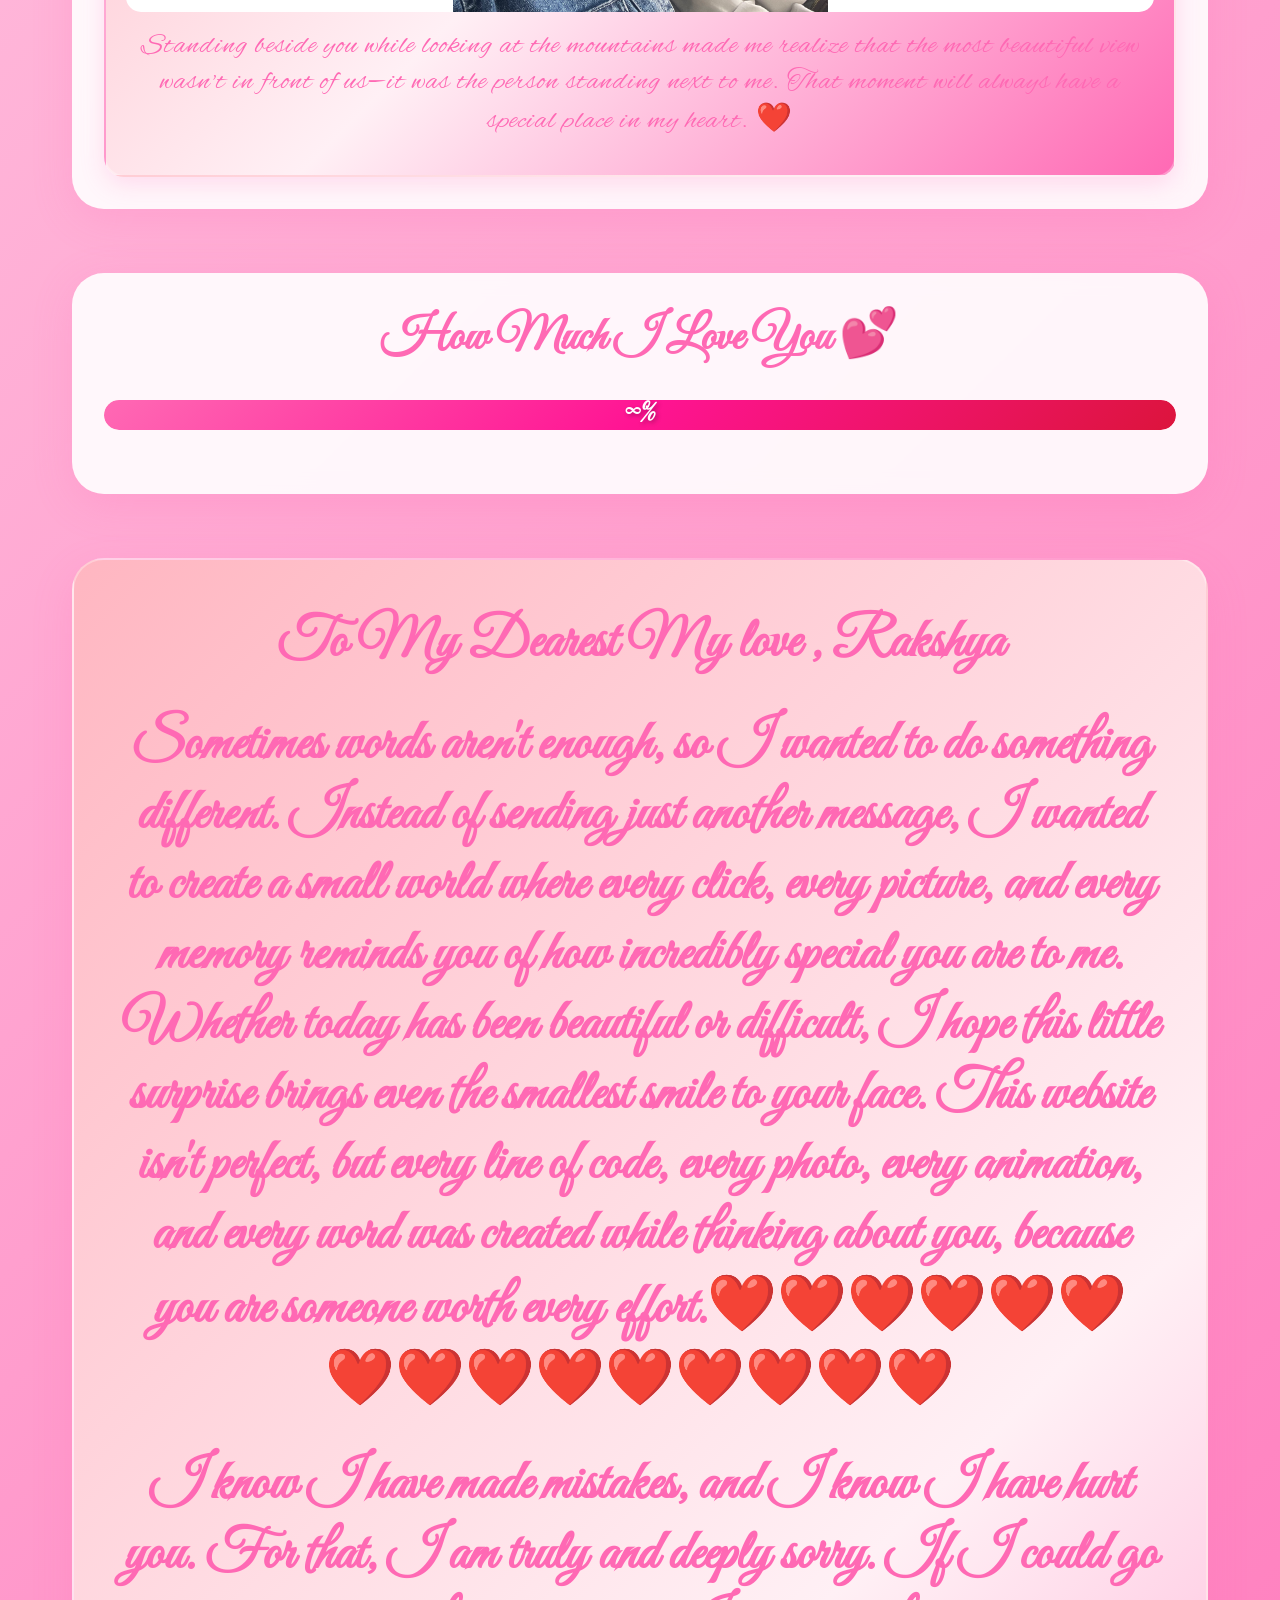
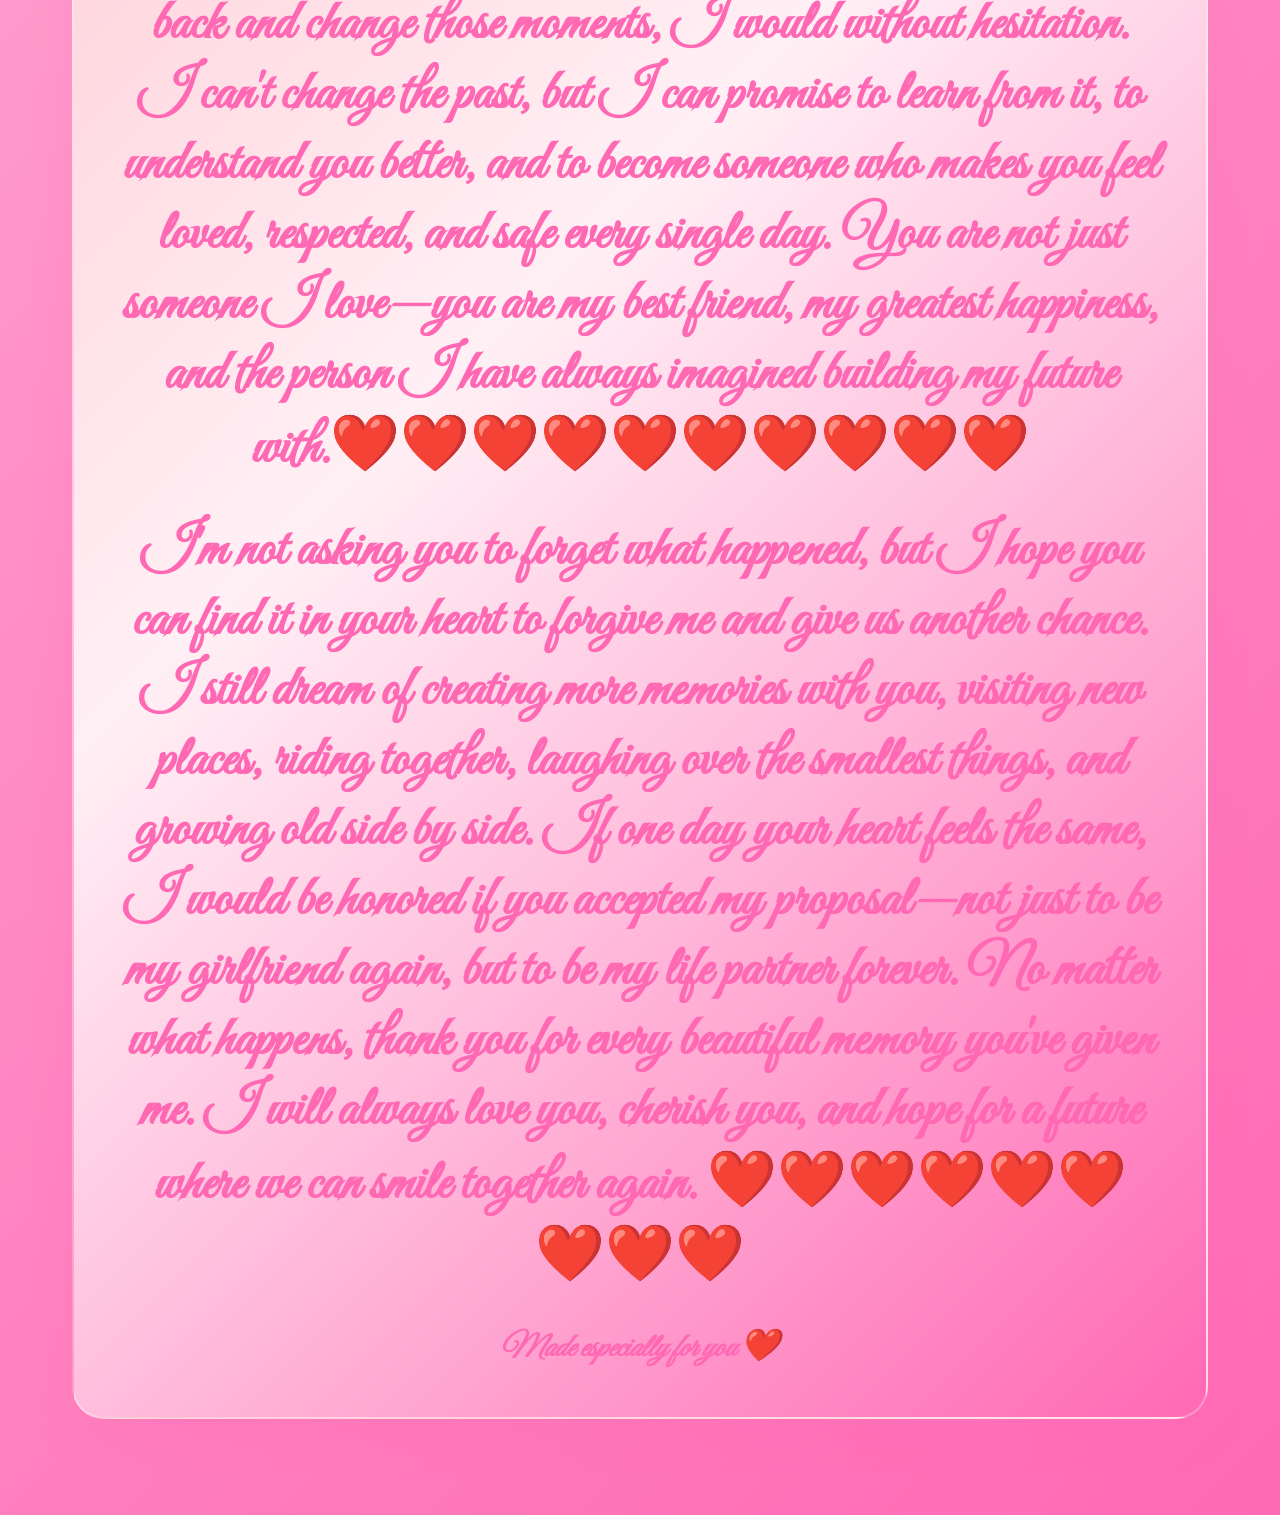
==== commit a0cd2d94: "Updated website with new memories and apology message" ====
--- a/index.html
+++ b/index.html
@@ -52,107 +52,117 @@
                         <path d="M25 45 C25 45, 5 25, 5 15 C5 10, 10 5, 15 5 C20 5, 25 10, 25 15 C25 10, 30 5, 35 5 C40 5, 45 10, 45 15 C45 25, 25 45, 25 45 Z" fill="#FF69B4"/>
                     </svg>
                 </div>
-
-                <div class="character" id="you">
-                    <div class="character-avatar">
-                        <svg viewBox="0 0 100 100" class="character-svg">
-                            <circle cx="50" cy="35" r="20" fill="#87CEEB" stroke="#4682B4" stroke-width="2"/>
-                            <rect x="35" y="55" width="30" height="25" rx="5" fill="#87CEEB" stroke="#4682B4" stroke-width="2"/>
-                            <circle cx="42" cy="32" r="2" fill="#4682B4"/>
-                            <circle cx="58" cy="32" r="2" fill="#4682B4"/>
-                            <path d="M45 40 Q50 45 55 40" stroke="#4682B4" stroke-width="2" fill="none"/>
-                        </svg>
-                    </div>
-                    <h3 id="yourName">Me 💙</h3>
-                    <p id="yourDescription">Forever yours</p>
-                </div>
-            </div>
         </section>
 
         <!-- Interactive Love Section -->
         <section class="interaction-section">
-            <button id="loveButton" class="love-btn">Click for a surprise 💝</button>
-            <div id="loveNote" class="love-note">
-                <p id="loveNoteText">Add your love message in config.js 💖</p>
+            <div id="Sorry-Note" class="Sorry Note">
+                <h2>My love i am really sorry for making you hurt 
+Not realizing it was my biggest mistake i have ever made.🥹 
+
+
+Raksha i am sorry for hurting you, and not understanding you, i was blind at the moment. The only thing matter me it’s you. 🥹 
+
+
+I know i hurt you , and i hate myself for it more than you know. You never deserve that.🥹  
+You deserve better from me. 🥹 
+Better patience, batter honesty, better understanding, better support , better love. I am sorry for being rude to you . I will be better for you my love.🥹 
+
+For every fight i know that hurt you even more than me. 🥹 
+I was not not good enough to understand the situation.🥹  
+Now i know, fight and arguing are temporary but you are permanent.🥹  
+
+No one can replace you from my heart, that part never been in question. Not once.🥹 
+
+Lastly, i am really sorry to make you suffer due to my bad behavior, and madness act. 🥹 
+I hurt you i make you cry more, i make mistakes huge mistakes. 🥹 
+Now i know mistake was in me, to not loving you enough, i will make it enough by loving you more.
+
+I won’t hurt you again or make you cry ever in our entire life.😭🥹😭🥹 
+I am really sorry please forgive me.🙏 🙏 🙏 
+
+Everywords are coming from my heart, it just not a words, it my feelings expressing for you. 🥹 
+
+I am sorry Raksha, please forgive me.😢🙏❤️😢🙏❤️ 
+I will always hold your hand till our 90’s. 💖💖💖💖💖💖💖💖💖💖💖💖💖💖💖💖💖💖💖💖💖💖💖💖💖💖💖💖💖💖💖💖💖💖💖</h2>
             </div>
         </section>
 
         <!-- Memory Gallery -->
         <section class="memory-gallery">
             <h2>Our Beautiful Memories Together 💫</h2>
+
             <div class="memories-grid">
                 <div class="memory-card" data-memory="late-night">
-                    <div class="memory-icon">🌙</div>
-                    <h3>FirstMeeting</h3>
-                    <p id="memoryLateNight"> The day everything changed without either of us realizing it.</p>
+                    <div class="memory-icon"><img src="1.jpeg"></div>
+                   
+                    <h3> This was our first selfie together. It may have looked like just another picture to everyone else, but for me, it was the beginning of countless beautiful memories. I never imagined one photo could hold so much happiness. Every time I look at it, I smile because it reminds me of the day my heart started feeling at home with you. ❤️</h3>
                 </div>
                 <div class="memory-card" data-memory="first-meeting">
-                    <div class="memory-icon">💫</div>
-                    <h3>firstsmile</h3>
-                    <p id="memoryFirstMeeting">That smile... the one that stayed in my mind long after the moment ended.</p>
-                </div>
-                <div class="memory-card" data-memory="care">
-                    <div class="memory-icon">💕</div>
-                    <h3>lateNight</h3>
-                    <p id="memoryCare">Those late-night conversations where hours disappeared like seconds. </p>
-                </div>
-                <div class="memory-card" data-memory="care">
-                    <div class="memory-icon">💕</div>
-                    <h3>Laughter</h3>
-                    <p id="memoryCare">The little laughs that somehow made every bad day feel lighter.</p>
-                </div>
-                <div class="memory-card" data-memory="care">
-                    <div class="memory-icon">💕</div>
-                    <h3>eyes</h3>our eyes always seemed to say things that words never could</p>
-                </div><div class="memory-card" data-memory="care">
-                    <div class="memory-icon">💕</div>
-                    <h3>Care</h3>
-                    <p id="memoryCare">The quiet way you cared for people, expecting nothing in return.</p>
-                </div><div class="memory-card" data-memory="care">
-                    <div class="memory-icon">💕</div>
-                    <h3>kidness</h3>
-                    <p id="memoryCare">Your kindness is one of those rare things this world needs more of.</p>
-                </div><div class="memory-card" data-memory="care">
-                    <div class="memory-icon">💕</div>
-                    <h3>Voice</h3>
-                    <p id="memoryCare">Your voice has a strange way of making everything feel calm.</p>
-                </div><div class="memory-card" data-memory="care">
-                    <div class="memory-icon">💕</div>
-                    <h3>Sunshine</h3>
-                    <p id="memoryCare">You have this beautiful habit of making ordinary moments feel special.</p>
-                </div><div class="memory-card" data-memory="care">
-                    <div class="memory-icon">💕</div>
-                    <h3>memories</h3>
-                    <p id="memoryCare">Some memories fade with time... the ones with you never do.</p>
-                </div><div class="memory-card" data-memory="care">
-                    <div class="memory-icon">💕</div>
-                    <h3>distance</h3>
-                    <p id="memoryCare">Even when distance exists, some people never really feel far away.</P>
-                </div><div class="memory-card" data-memory="care">
-                    <div class="memory-icon">💕</div>
-                    <h3>Smile</h3>
-                    <p id="memoryCare">If I could keep one thing forever, it would be your smile.</p>
-                </div><div class="memory-card" data-memory="care">
-                    <div class="memory-icon">💕</div>
-                    <h3>stars</h3>
-                    <p id="memoryCare">Some people look at the stars for wishes... I was simply grateful to have met you.</p>
-                </div><div class="memory-card" data-memory="care">
-                    <div class="memory-icon">💕</div>
-                    <h3>chapter</h3>
-                    <p id="memoryCare">Every beautiful story has a chapter that changes everything. You became mine.</p>
-                </div><div class="memory-card" data-memory="care">
-                    <div class="memory-icon">💕</div>
-                    <h3>wish</h3>
-                    <p id="memoryCare">I don't know what tomorrow brings, but I'm thankful you became part of my today.</p>
-                </div><div class="memory-card" data-memory="care">
-                    <div class="memory-icon">💕</div>
-                    <h3>forever</h3>
-                    <p id="memoryCare">Some people leave footprints in our lives without even trying.</p>
-                </div><div class="memory-card" data-memory="care">
-                    <div class="memory-icon">💕</div>
-                    <h3>special</h3>
-                    <p id="memoryCare">This little website isn't perfect... but every part of it was made while thinking about you. ❤️</p>
-                </div>  
+                    <div class="memory-icon"><img src="2.jpeg"></div>
+                  
+                    <h3>I still remember the wind, the roads, and the conversations we had. Those rides weren't just about traveling—they were moments where I felt happiest because you were beside me.</h3>
+                </div>
+                <div class="memory-card" data-memory="care">
+                    <div class="memory-icon"><img src="3.jpeg"></div>
+                    
+                    <h3>This was the first time I went to a temple with someone who became so special to me. I still remember how peaceful I felt standing beside you. Looking back now, I realize it wasn't just the temple that made the day beautiful—it was you. ❤️ </h3>
+                </div>
+                <div class="memory-card" data-memory="care">
+                    <div class="memory-icon"><img src="4.jpeg"></div>
+                  
+                    <h3 >Every journey with you taught me that happiness isn't found in a place—it's found in the person you're with. Thank you for giving me memories that I'll carry with me forever. If life gives us another chance, I'd love to create many more beautiful memories together.</h3>
+                </div>
+                <div class="memory-card" data-memory="care">
+                    <div class="memory-icon"><img src="5.jpeg"></div>
+                  <h3> If someone asked me about my favorite place in the world, I wouldn't name a city or a mountain. I'd simply say, 'Anywhere I was with you.'</h3>
+                </div><div class="memory-card" data-memory="care">
+                    <div class="memory-icon"><img src="6.jpeg"></div>
+                 
+                    <h3>The best memories weren't planned. They happened in the little moments—laughing over nothing, teasing each other, and simply enjoying each other's company. Those are the moments I miss the most.</h3>
+                </div><div class="memory-card" data-memory="care">
+                    <div class="memory-icon"><img src="7.jpeg"></div>
+                   
+                    <h3>Every prayer I made that day came with gratitude because I had someone so precious walking beside me. I didn't know then that this simple moment would become one of my favorite memories.</h3>
+                </div><div class="memory-card" data-memory="care">
+                    <div class="memory-icon"><img src="8.jpeg"></div>
+                   
+                    <h3>This picture reminds me of how excited we were to discover new places together. Looking back, I realize the greatest adventure wasn't the places we visited—it was sharing those moments with you.</h3>
+                </div><div class="memory-card" data-memory="care">
+                    <div class="memory-icon"><img src="9.jpeg"></div>
+                  
+                    <h3> Some people visit temples to find peace. I found mine simply by being with you. Your smile made every moment feel brighter, and your presence made everything feel complete.</h3>
+                </div>
+                                <div class="memory-card" data-memory="care">
+                    <div class="memory-icon"><img src="11.jpg"></div>
+                  
+                    <h3>Sometimes happiness isn't about grand celebrations. Sometimes it's simply being with the right person, enjoying the little moments that quietly become the most meaningful memories of your life.</h3>
+                </div>
+                <div class="memory-card" data-memory="care">
+                    <div class="memory-icon"><img src="12.jpg"></div>
+                  
+                    <h3>You made every ordinary day feel extraordinary. Even the simplest moments became precious because they were shared with you.</h3>
+                </div>
+                <div class="memory-card" data-memory="care">
+                    <div class="memory-icon"><img src="13.jpg"></div>
+                  
+                    <h3>Every step we took together became part of a story that I'll never forget. We laughed, explored, and made memories that still bring a smile to my face whenever I think about them.</h3>
+                </div>
+                <div class="memory-card" data-memory="care">
+                    <div class="memory-icon"><img src="14.jpg"></div>
+                  
+                    <h3>The mountains, the fresh air, and the peaceful surroundings were all beautiful, but nothing compared to the happiness I felt just being with you. Those moments are memories I'll always treasure.</h3>
+                </div>
+                <div class="memory-card" data-memory="care">
+                    <div class="memory-icon"><img src="15.jpg"></div>
+                  
+                    <h3>Sometimes the destination didn't matter at all. As long as you were sitting behind me, every road felt special and every mile became a beautiful memory.</h3>
+                </div>
+                 <div class="memory-card" data-memory="care">
+                    <div class="memory-icon"><img src="16.jpg"></div>
+                  
+                    <h3>Standing beside you while looking at the mountains made me realize that the most beautiful view wasn't in front of us—it was the person standing next to me. That moment will always have a special place in my heart. ❤️</h3>
+                </div>
             </div>
         </section>
 
@@ -165,15 +175,7 @@
             </div>
         </section>
 
-        <!-- Kiss Counter Game -->
-        <section class="game-section">
-            <h2>Virtual Kisses 💋</h2>
-            <div class="kiss-counter">
-                <span id="kissCount">0</span>
-                <button id="kissButton" class="kiss-btn">Send a Kiss 💋</button>
-            </div>
-            <div class="kiss-effects"></div>
-        </section>
+
 
        <!-- Special Message -->
 <section class="special-message">
@@ -183,27 +185,9 @@
             This Was Made Just For You ❤️
         </h2>
 
-        <p id="specialMessage1">
-            If you're reading this, thank you for giving this little surprise a chance.
-            Every animation, every picture, every line of code on this page was created
-            while thinking about you. I didn't want to send you an ordinary message.
-            I wanted to create something that would exist only for you.
-        </p>
-
-        <p id="specialMessage2">
-            You probably don't realize how special you are. The way you smile, the way
-            you care about people, and the little things you do without expecting
-            anything in return are what make you unforgettable. Some people leave
-            memories... you leave a feeling that stays long after the moment is over.
-        </p>
-
-        <p id="specialMessage3">
-            I don't know what tomorrow will bring, and I'm not asking you for anything.
-            I only hope that, for a few minutes today, this little website reminded you
-            that there is someone who genuinely appreciates you and wanted to make you
-            smile.
-        </p>
-
+       <h2>Sometimes words aren't enough, so I wanted to do something different. Instead of sending just another message, I wanted to create a small world where every click, every picture, and every memory reminds you of how incredibly special you are to me. Whether today has been beautiful or difficult, I hope this little surprise brings even the smallest smile to your face. This website isn't perfect, but every line of code, every photo, every animation, and every word was created while thinking about you, because you are someone worth every effort.❤️❤️❤️❤️❤️❤️❤️❤️❤️❤️❤️❤️❤️❤️❤️</h2>
+<h2>I know I have made mistakes, and I know I have hurt you. For that, I am truly and deeply sorry. If I could go back and change those moments, I would without hesitation. I can't change the past, but I can promise to learn from it, to understand you better, and to become someone who makes you feel loved, respected, and safe every single day. You are not just someone I love—you are my best friend, my greatest happiness, and the person I have always imagined building my future with.❤️❤️❤️❤️❤️❤️❤️❤️❤️❤️</h2>
+<h2>I'm not asking you to forget what happened, but I hope you can find it in your heart to forgive me and give us another chance. I still dream of creating more memories with you, visiting new places, riding together, laughing over the smallest things, and growing old side by side. If one day your heart feels the same, I would be honored if you accepted my proposal—not just to be my girlfriend again, but to be my life partner forever. No matter what happens, thank you for every beautiful memory you've given me. I will always love you, cherish you, and hope for a future where we can smile together again. ❤️❤️❤️❤️❤️❤️❤️❤️❤️</h2>
         <div class="signature" id="signature">
             Made with ❤️, one line of code at a time.
         </div>
--- a/styles.css
+++ b/styles.css
@@ -221,7 +221,7 @@
     text-align: center;
     margin: 4rem 0;
     padding: 2rem;
-    background: rgba(255, 255, 255, 0.95);
+    background: rgba(230, 207, 207, 0.95);
     border-radius: 2rem;
     box-shadow: 0 10px 40px var(--shadow);
     backdrop-filter: blur(10px);
@@ -306,7 +306,7 @@
 }
 
 .memories-grid {
-    display: grid;
+   
     grid-template-columns: repeat(auto-fit, minmax(300px, 1fr));
     gap: 2rem;
     margin-top: 2rem;
@@ -321,6 +321,9 @@
     transition: all 0.3s ease;
     cursor: pointer;
     border: 2px solid rgba(255, 255, 255, 0.3);
+    overflow: hidden;
+    border-radius: 20px;
+    padding: 20px;
 }
 
 .memory-card:hover {
@@ -331,7 +334,6 @@
 .memory-icon {
     font-size: 3rem;
     margin-bottom: 1rem;
-    animation: spin 3s linear infinite;
 }
 
 @keyframes spin {
@@ -354,7 +356,16 @@
     font-size: 1.1rem;
     line-height: 1.6;
 }
-
+.memory-card img {
+   width: 100%;
+    height: 500px;
+    display: block;
+    object-fit: contain;      /* Shows the whole image */
+    object-position: center;
+    border-radius: 15px;
+    background: white;
+
+}
 /* Love Meter */
 .love-meter-section {
     margin: 4rem 0;
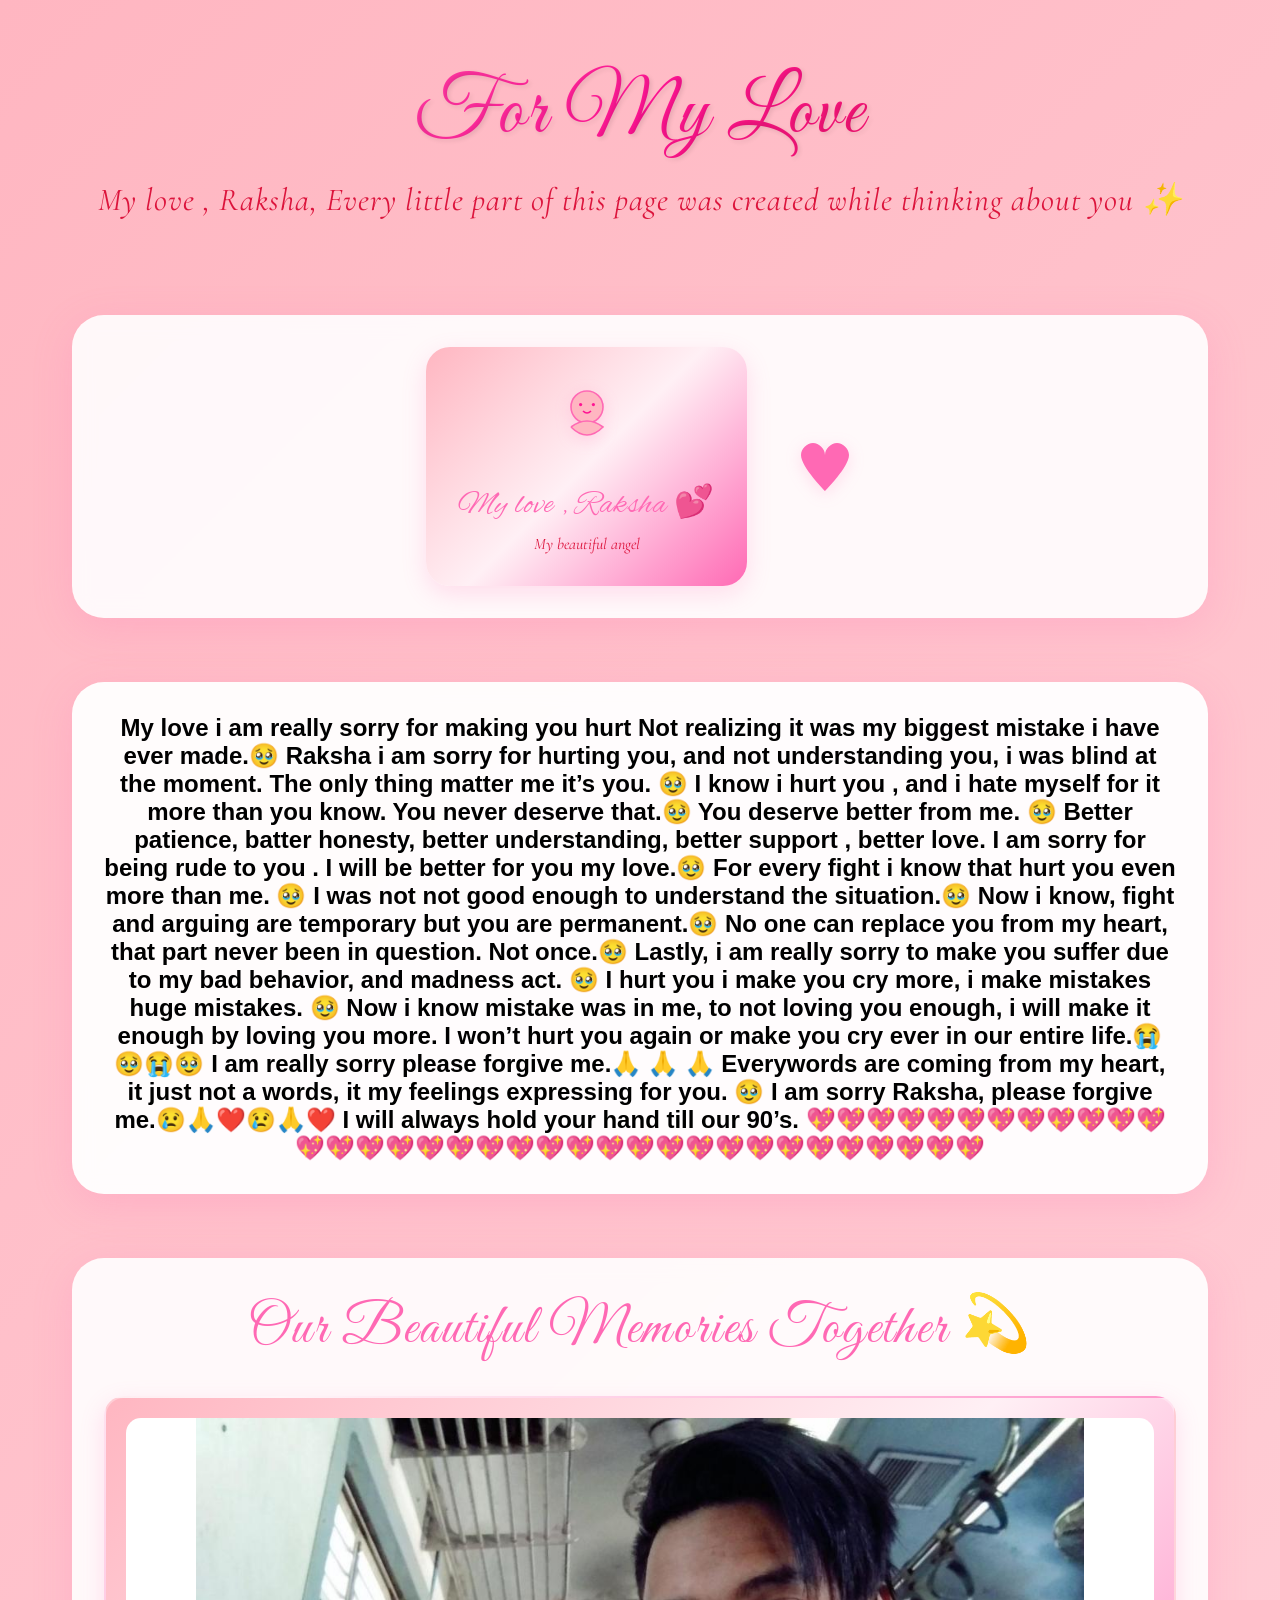
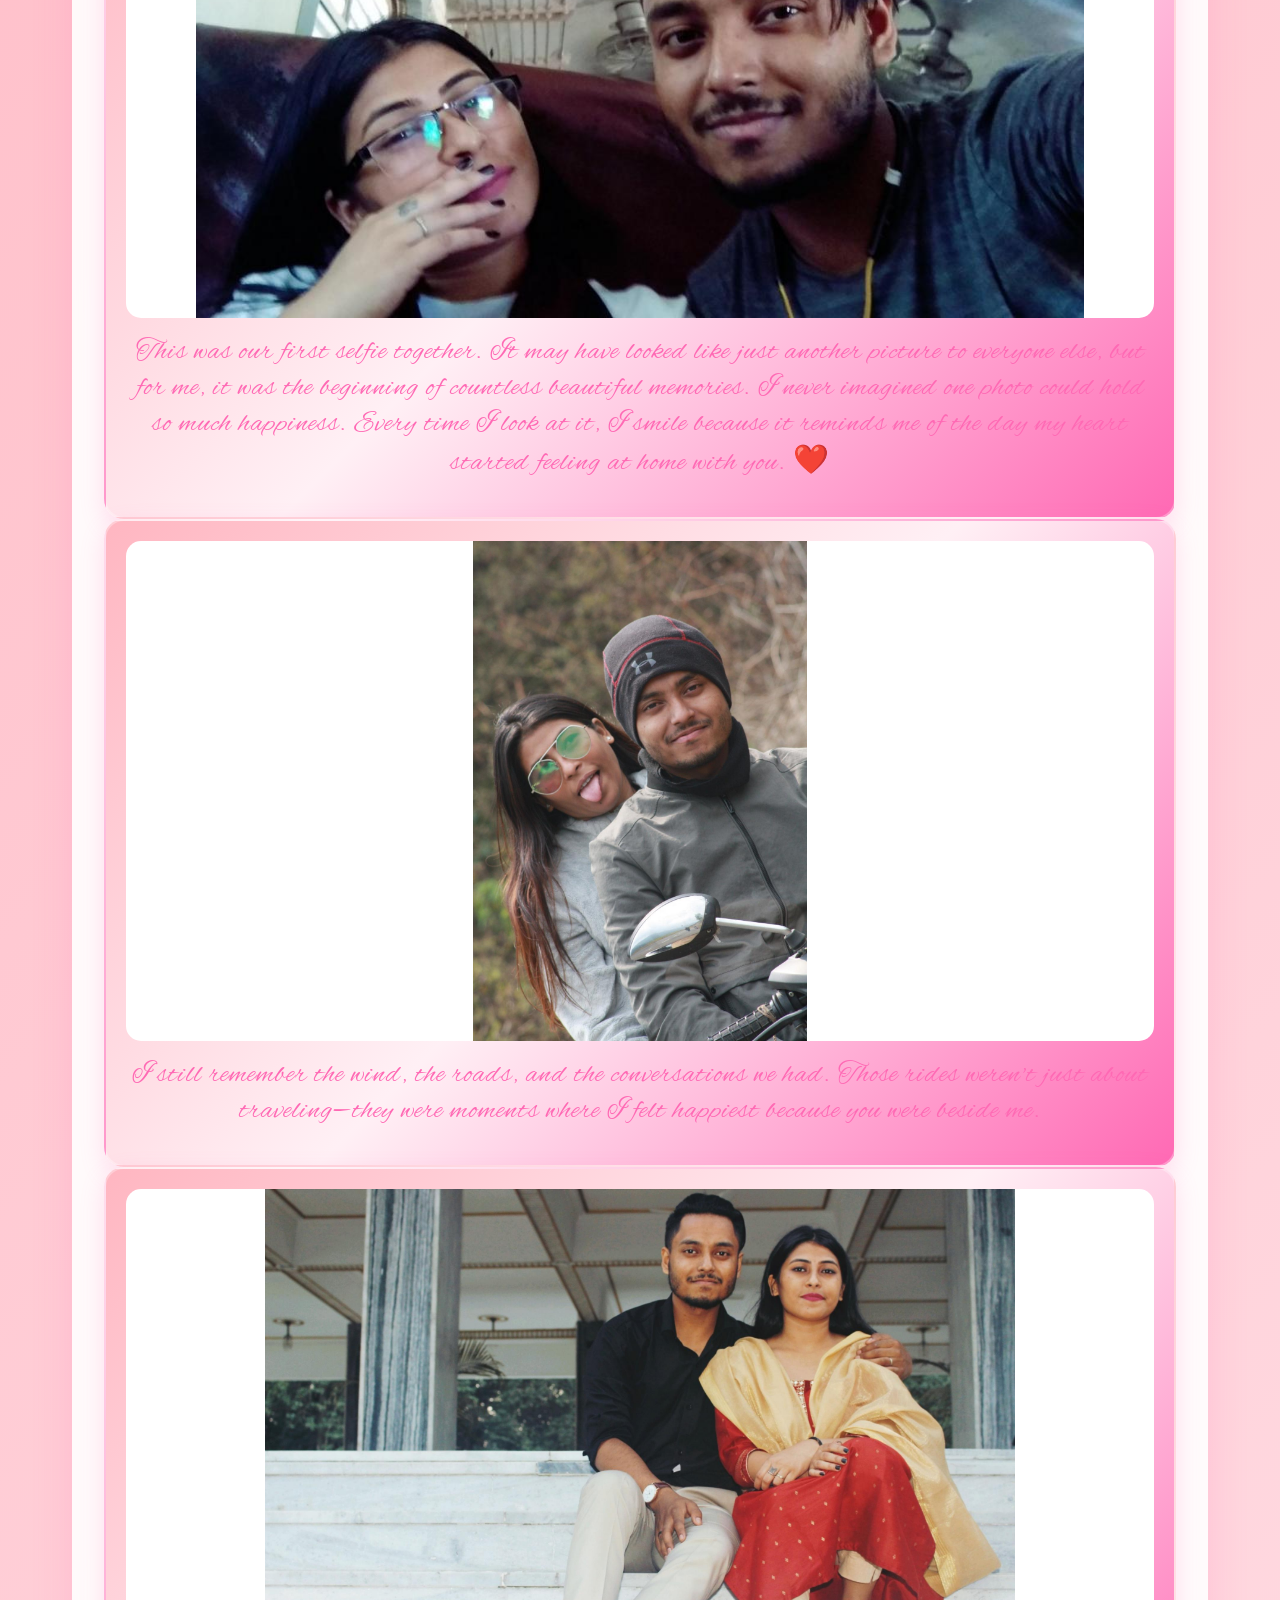
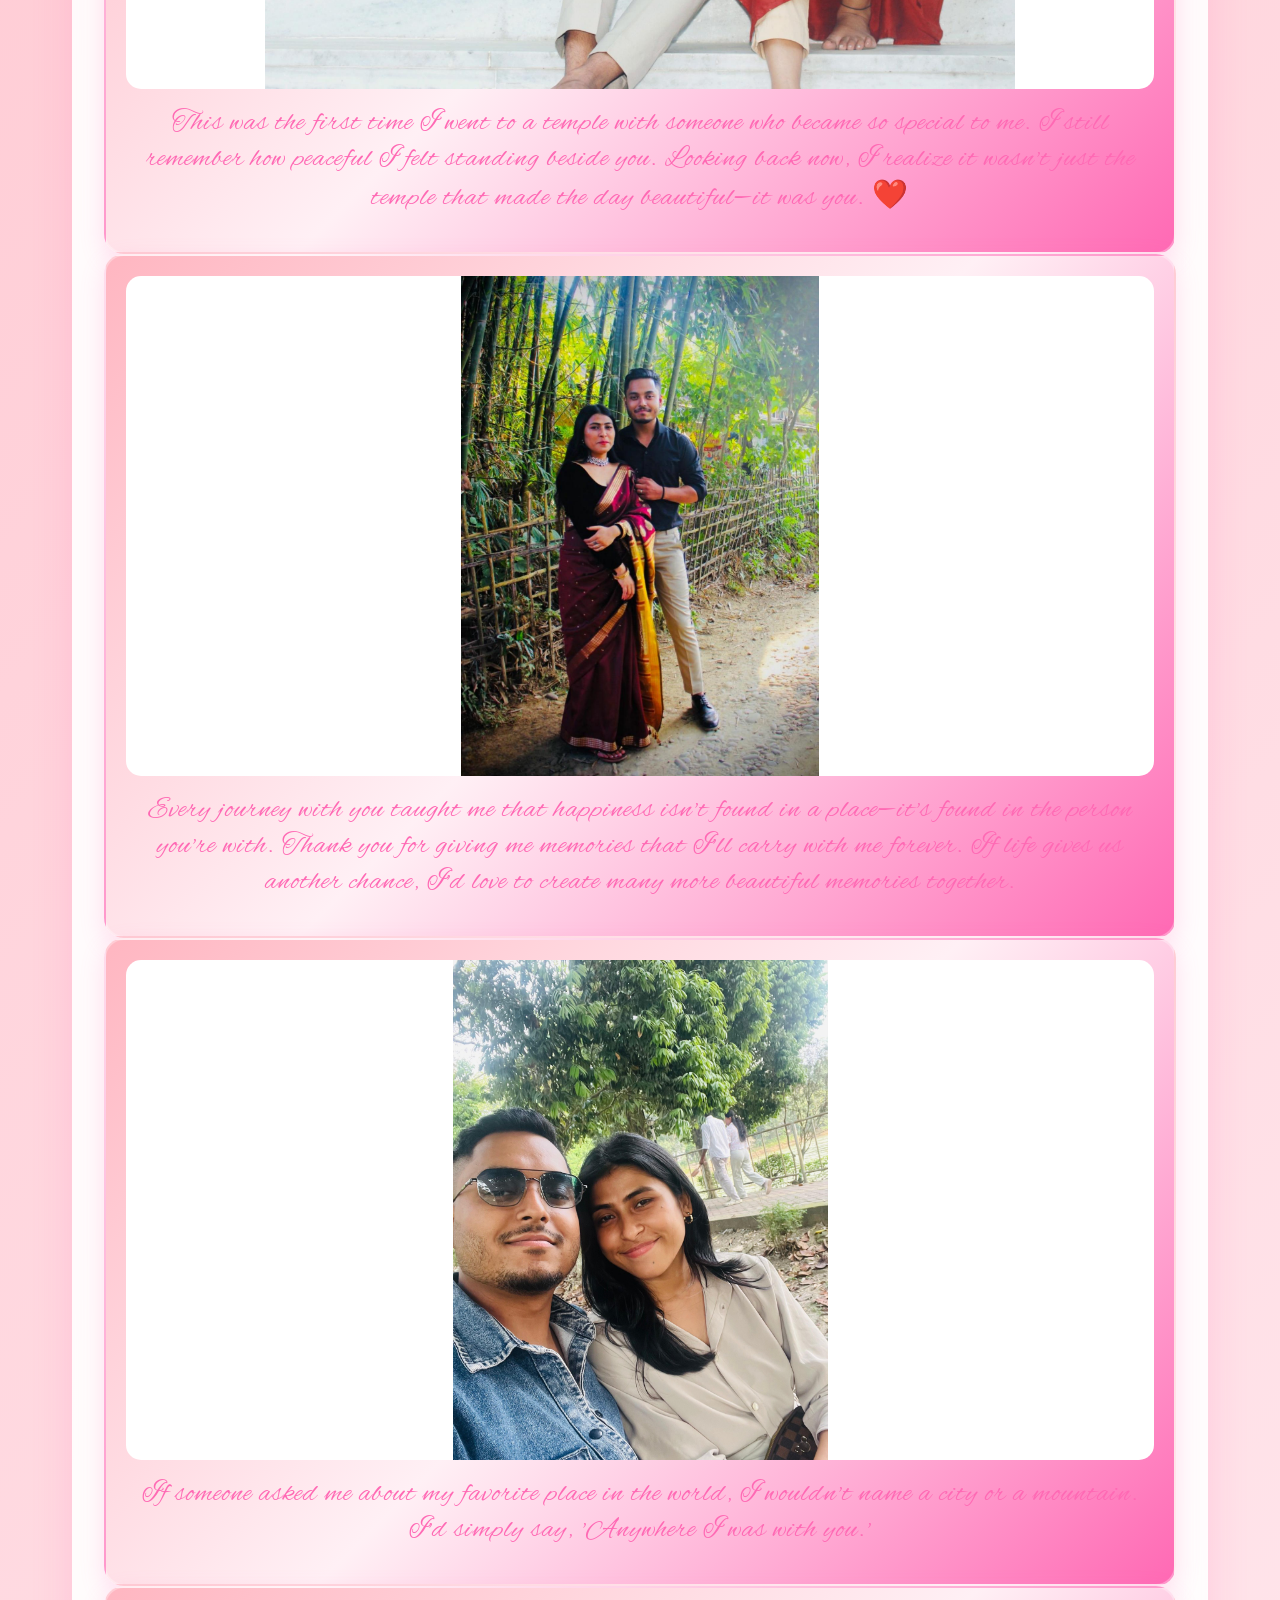
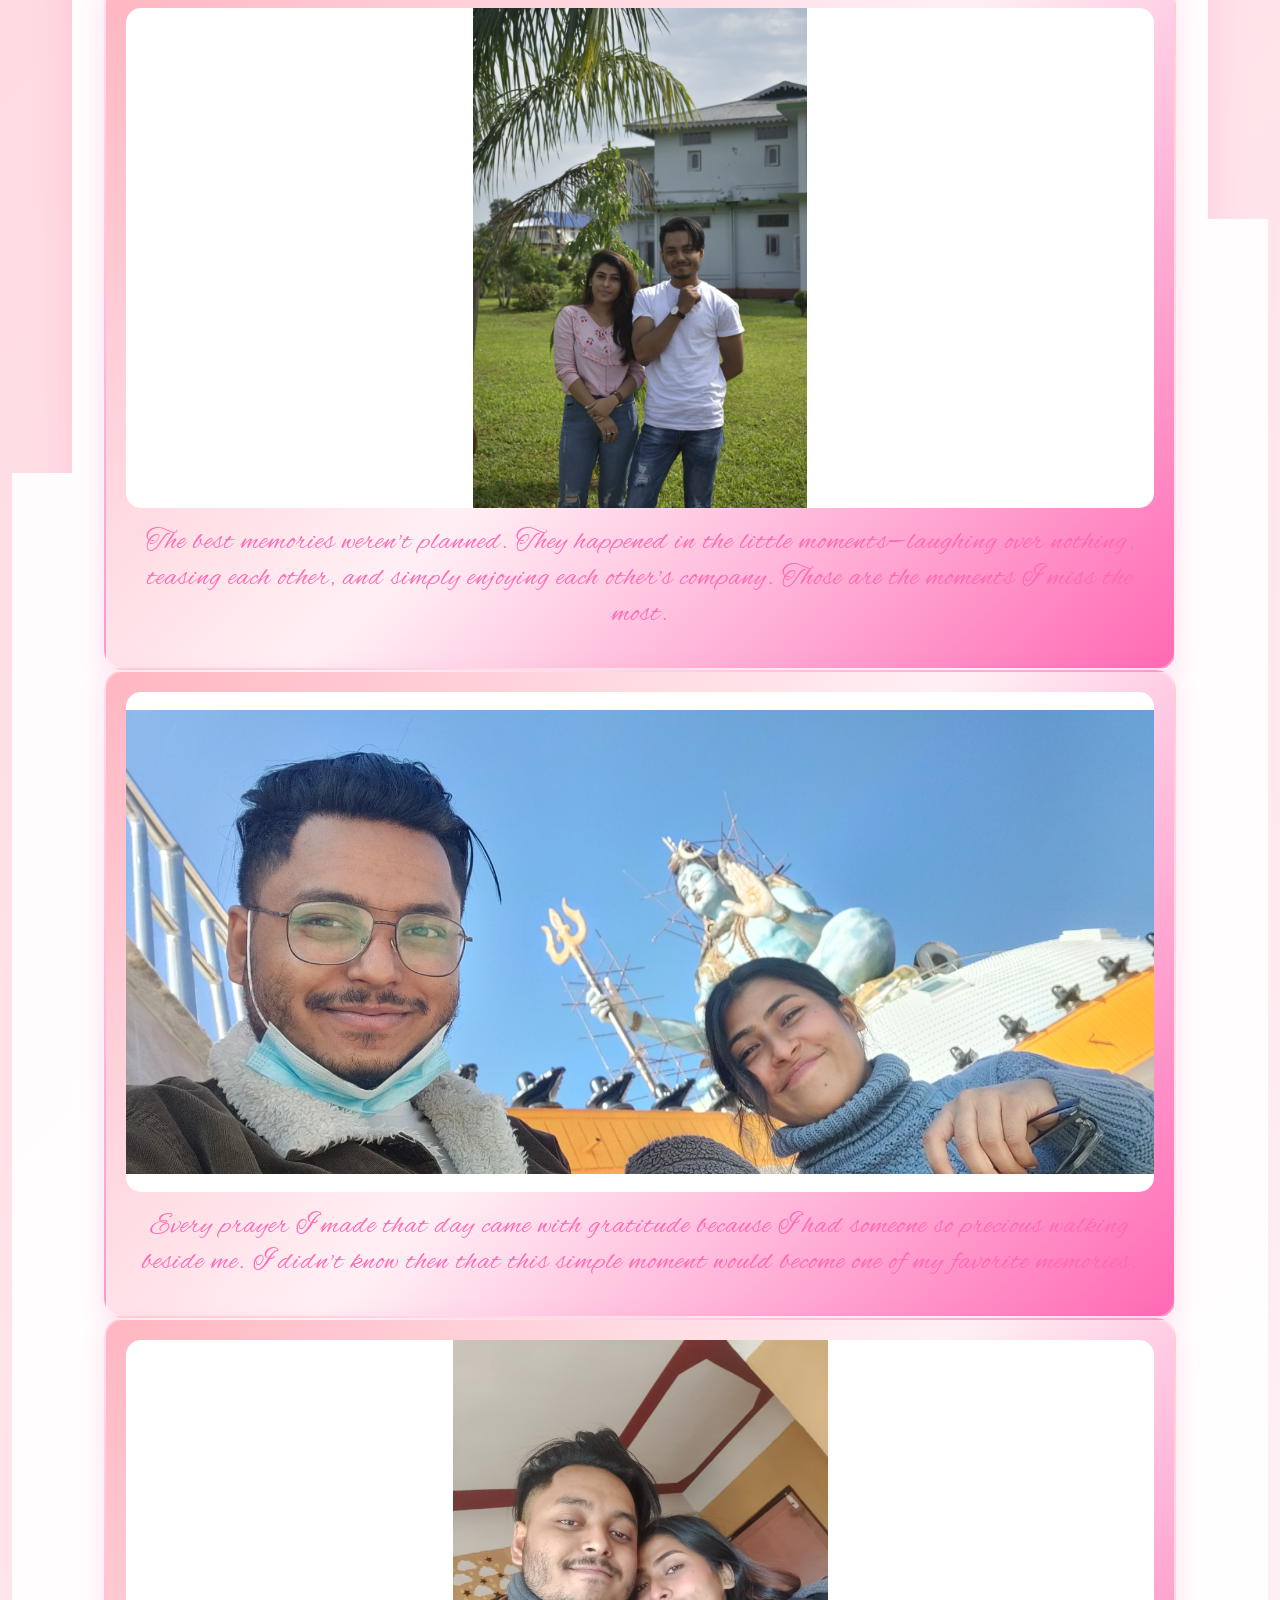
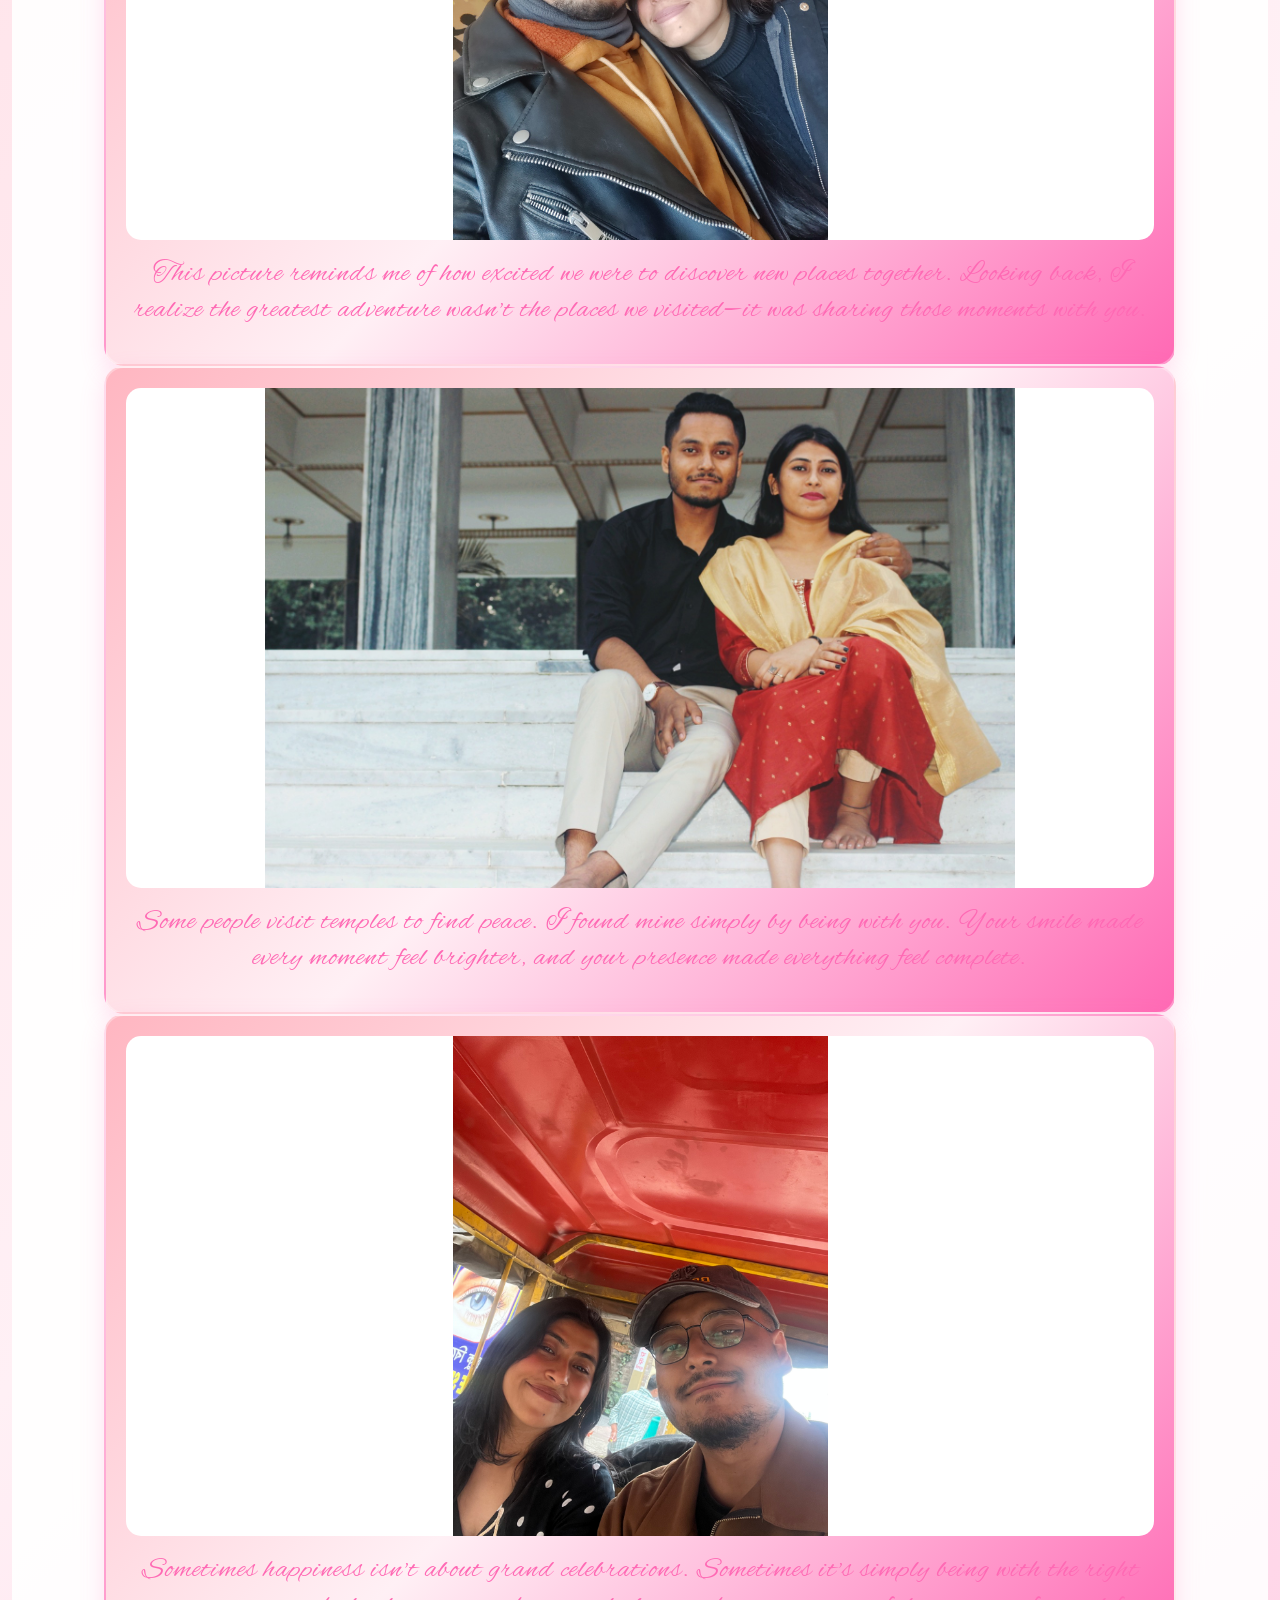
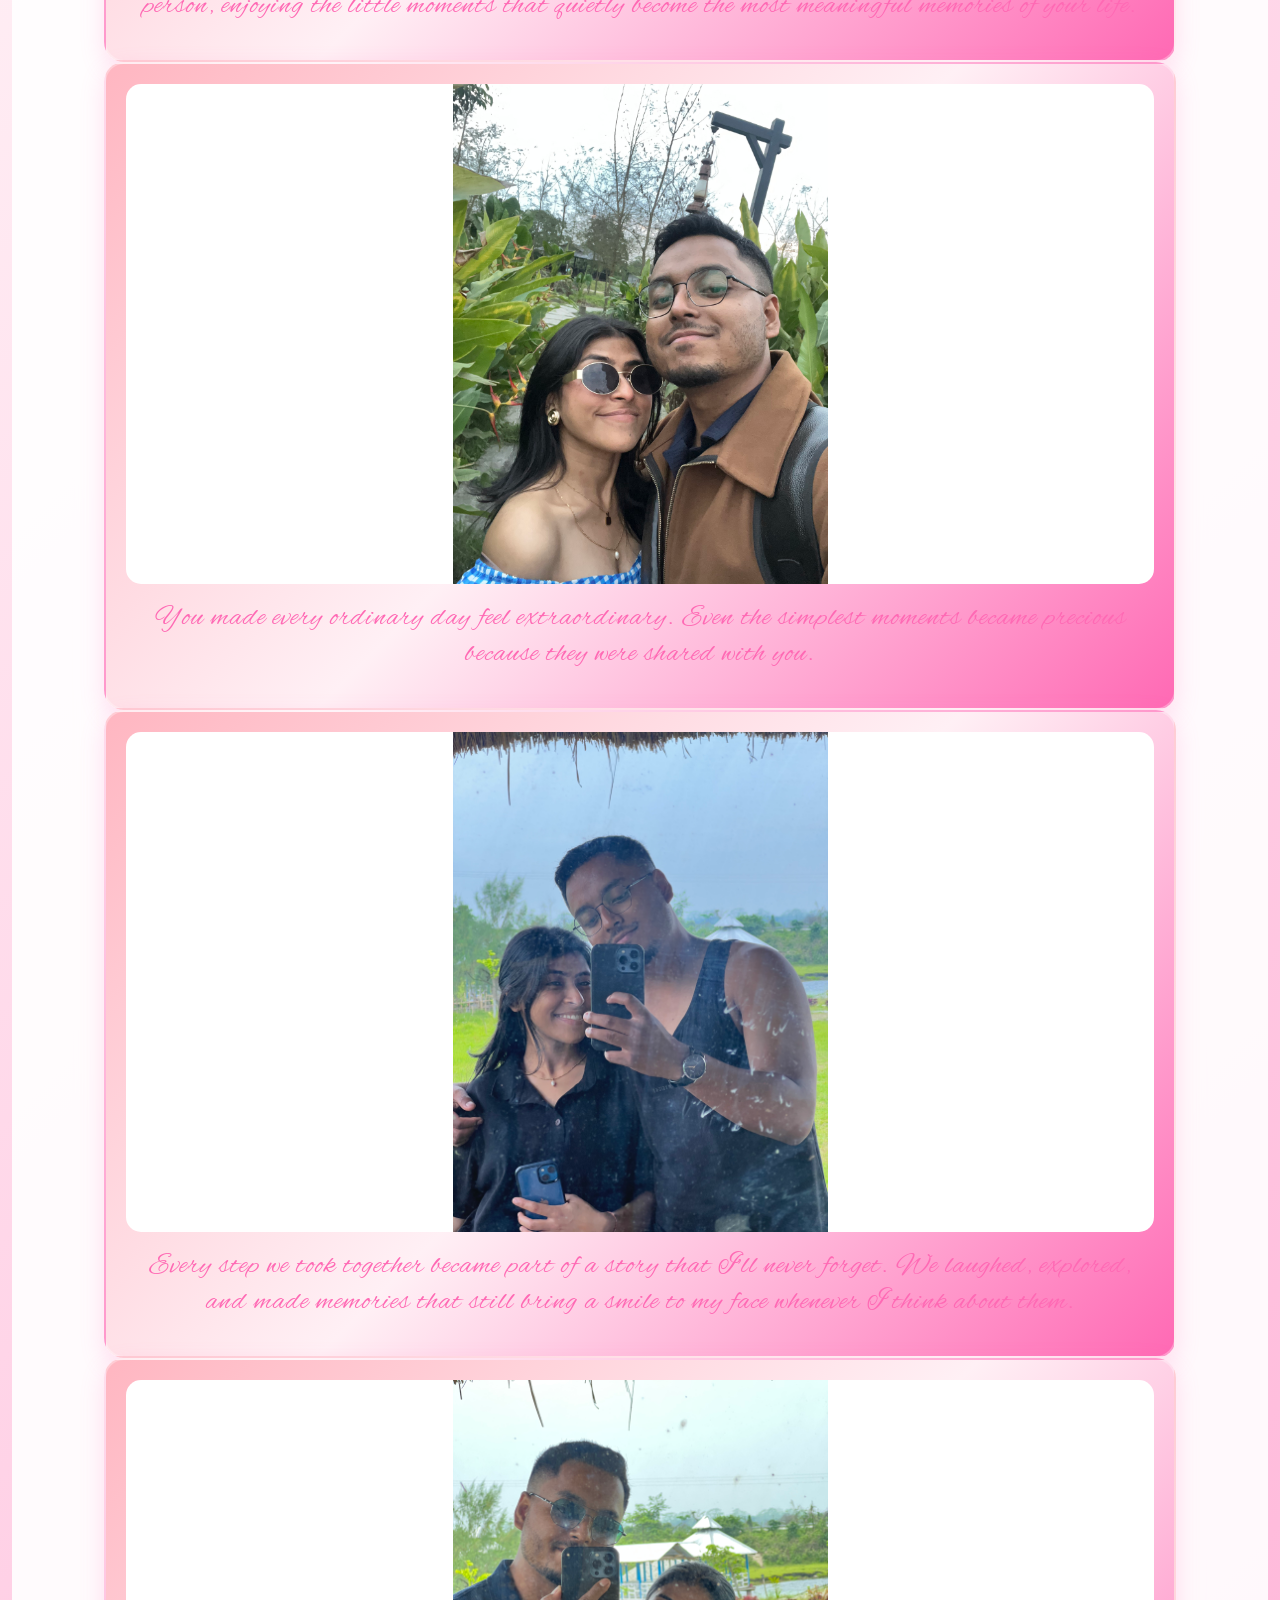
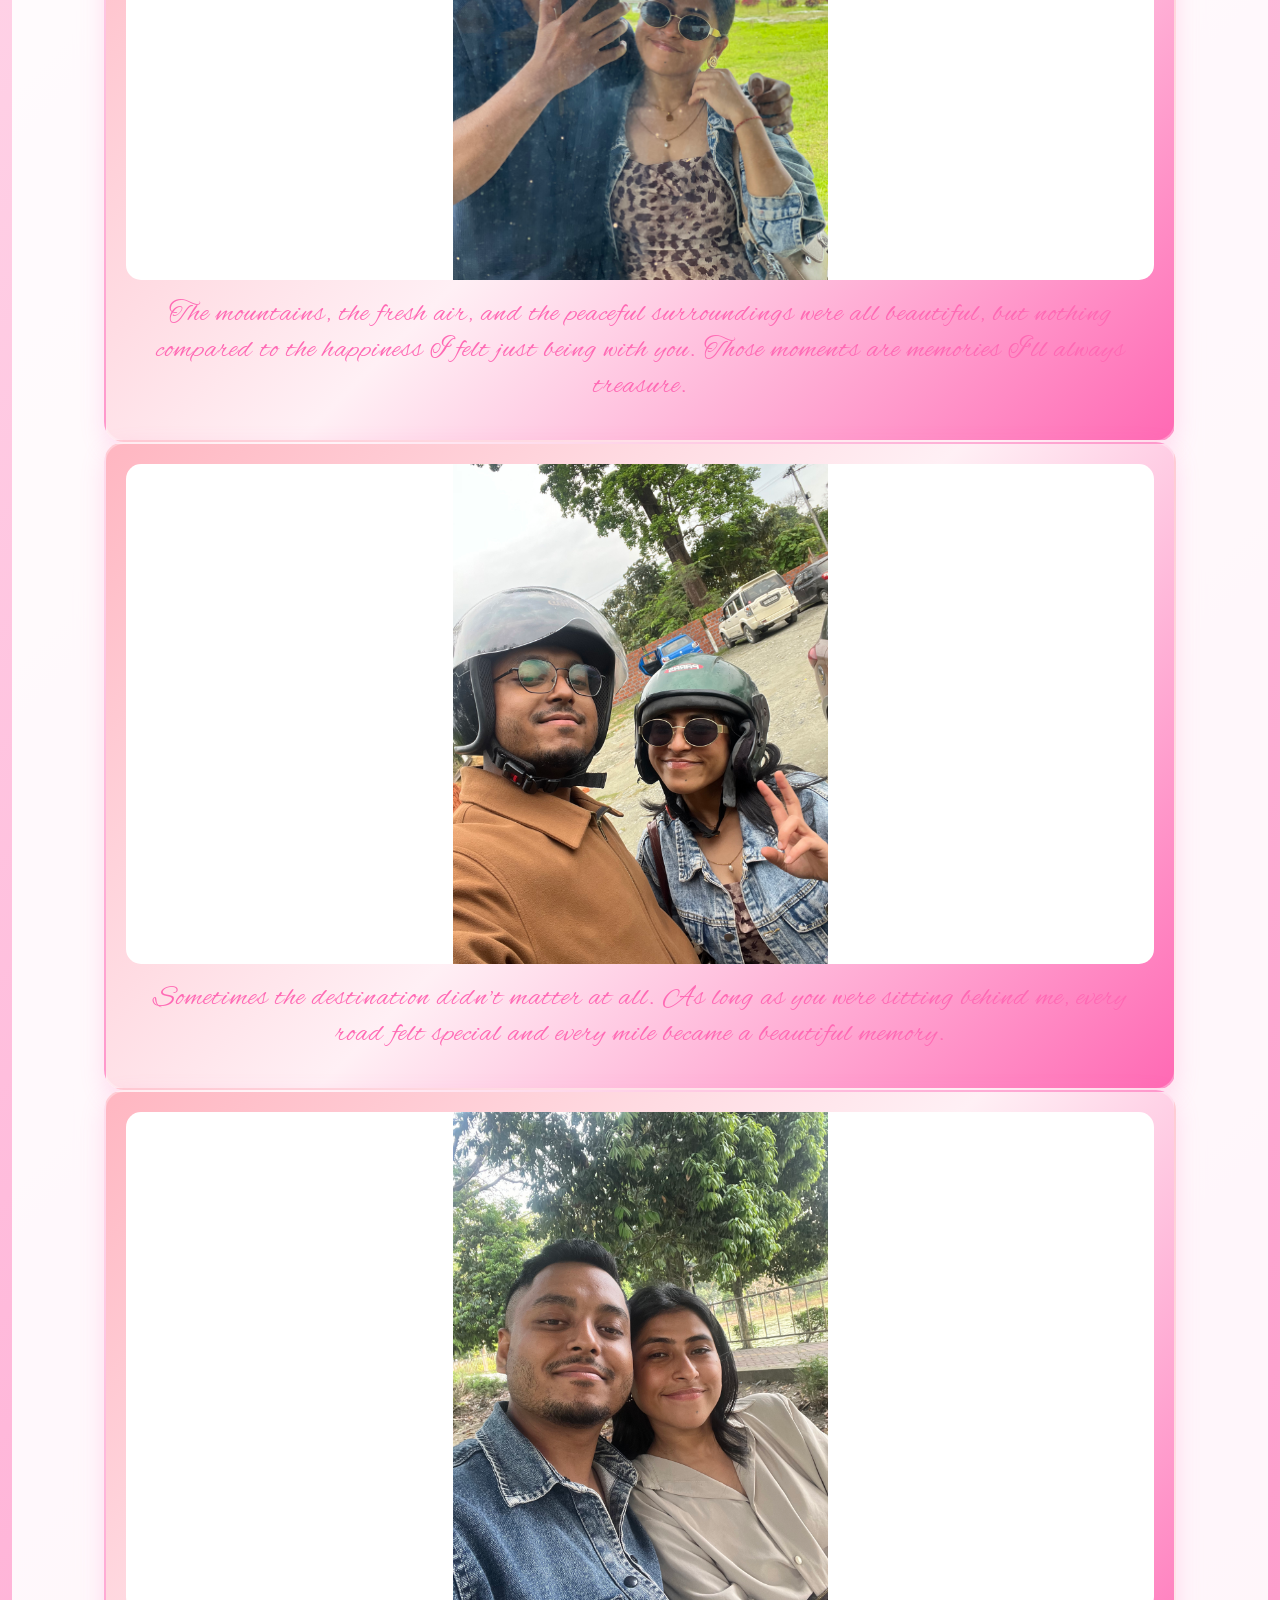
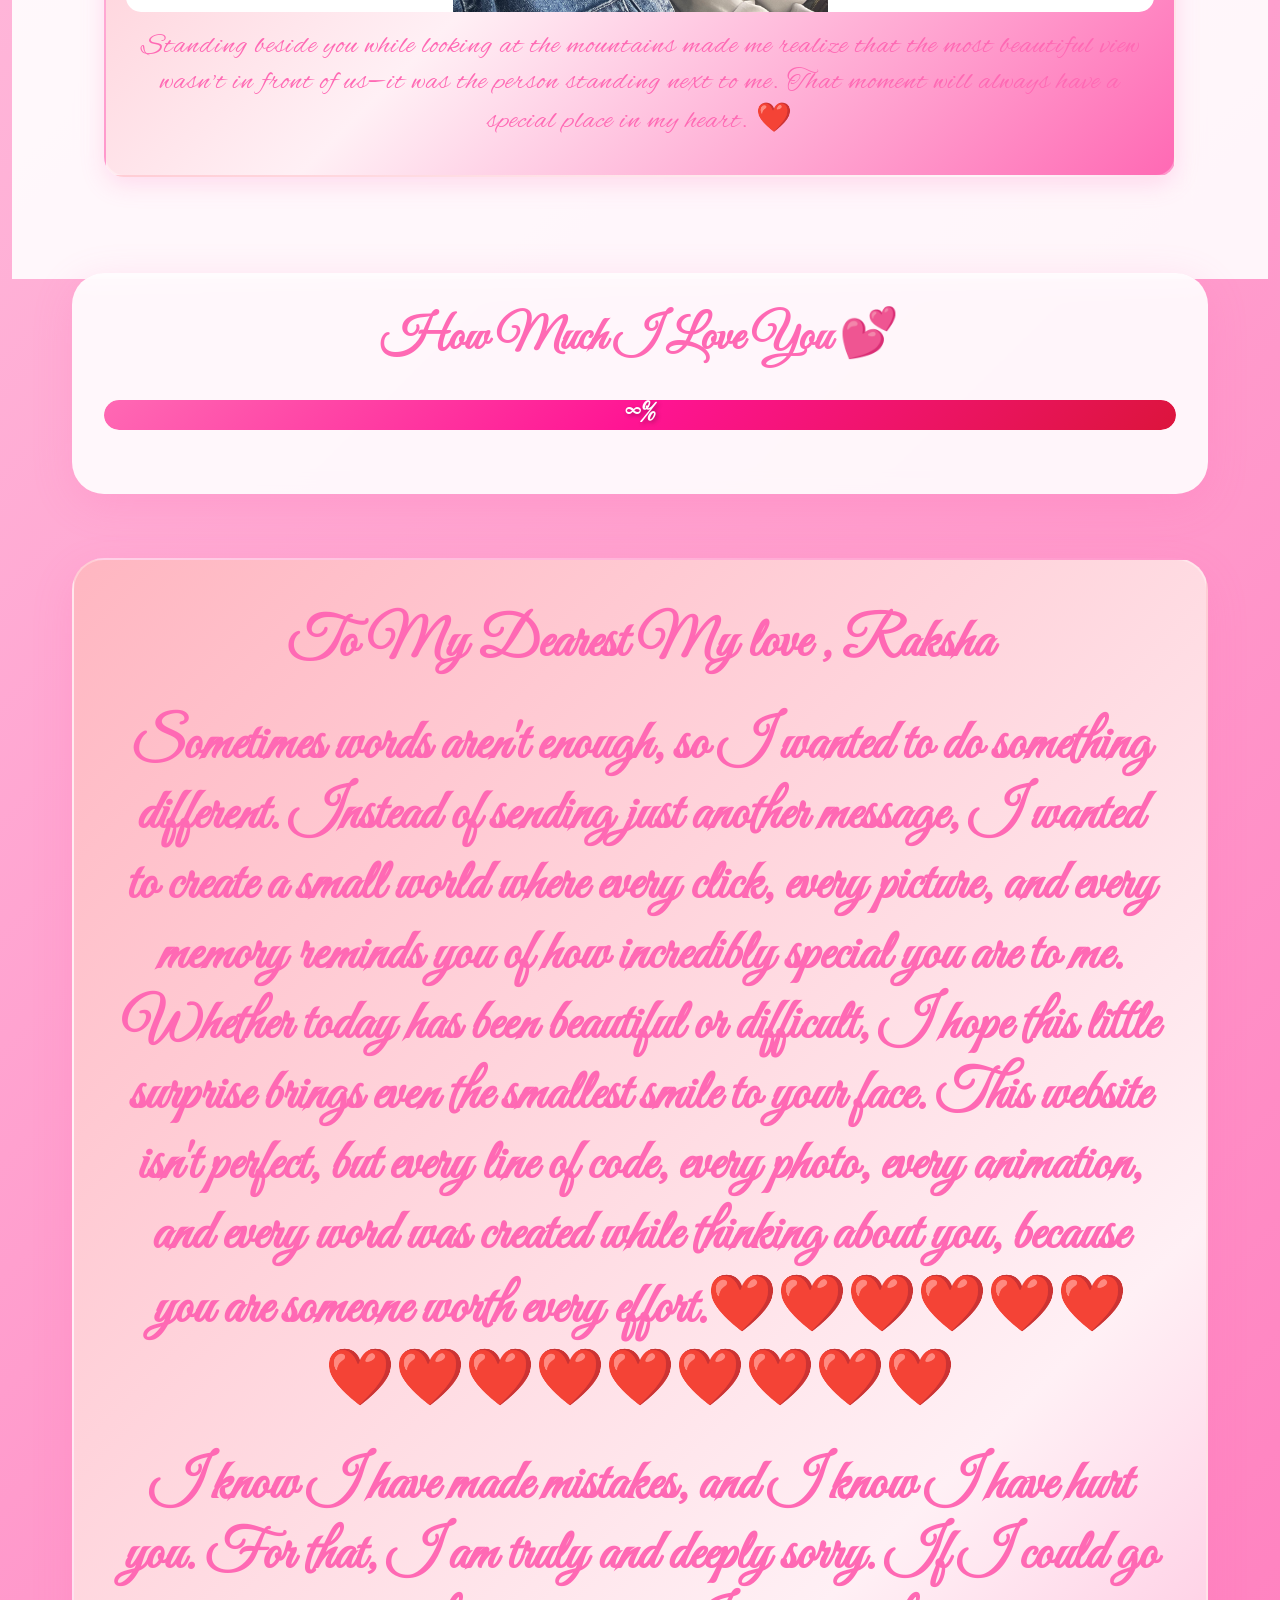
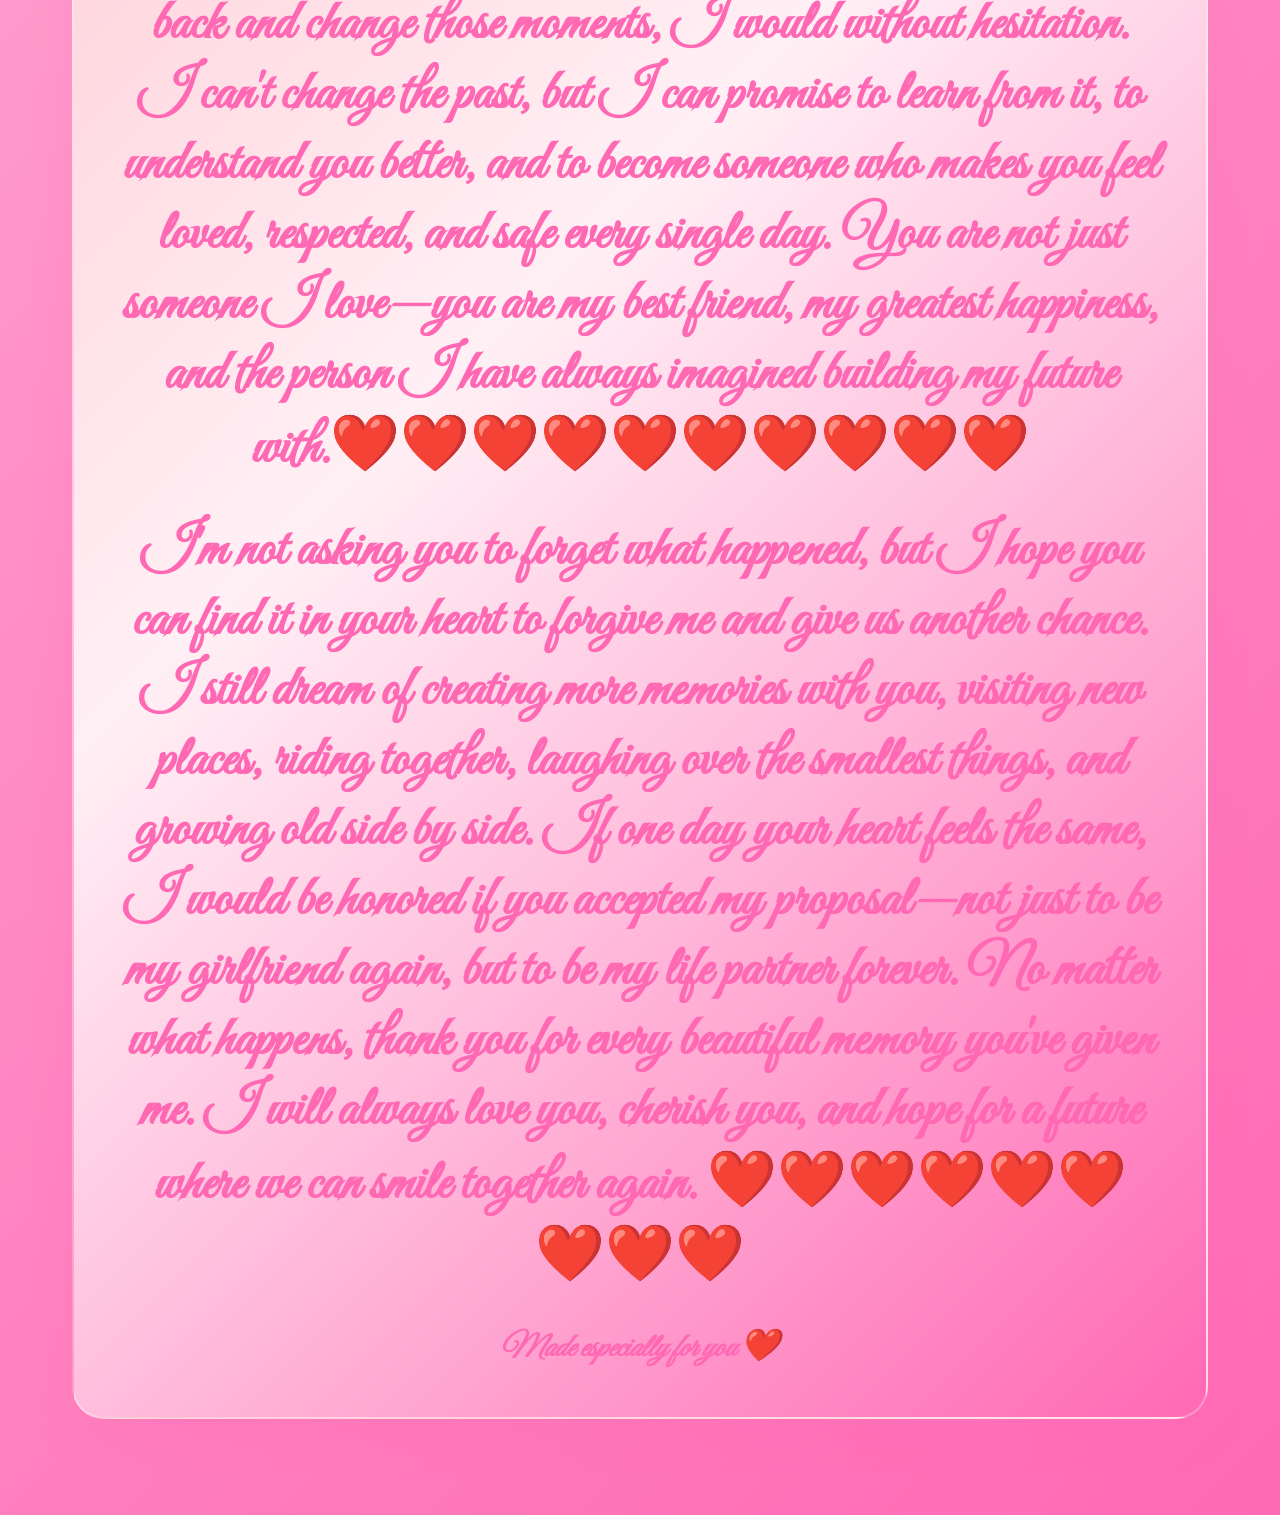
==== commit 76996c13: "Updated website with new memories and apology message" ====
--- a/index.html
+++ b/index.html
@@ -11,9 +11,10 @@
     <link href="https://fonts.googleapis.com/css2?family=Great+Vibes&family=Alex+Brush&family=Allura&family=Poppins:wght@300;400;500;600;700&family=Cormorant+Garamond:wght@300;400;500;600;700&display=swap" rel="stylesheet">
 </head>
 <body>
+
+    
     <!-- Music Control -->
     <div class="music-control">
-        <button id="musicToggle" class="music-btn">🎵</button>
         <audio id="bgMusic" loop>
     <source src="abc.mp3" type="audio/mpeg">
 </audio>
--- a/styles.css
+++ b/styles.css
@@ -221,7 +221,7 @@
     text-align: center;
     margin: 4rem 0;
     padding: 2rem;
-    background: rgba(230, 207, 207, 0.95);
+    background: rgba(255, 255, 255, 0.95);
     border-radius: 2rem;
     box-shadow: 0 10px 40px var(--shadow);
     backdrop-filter: blur(10px);
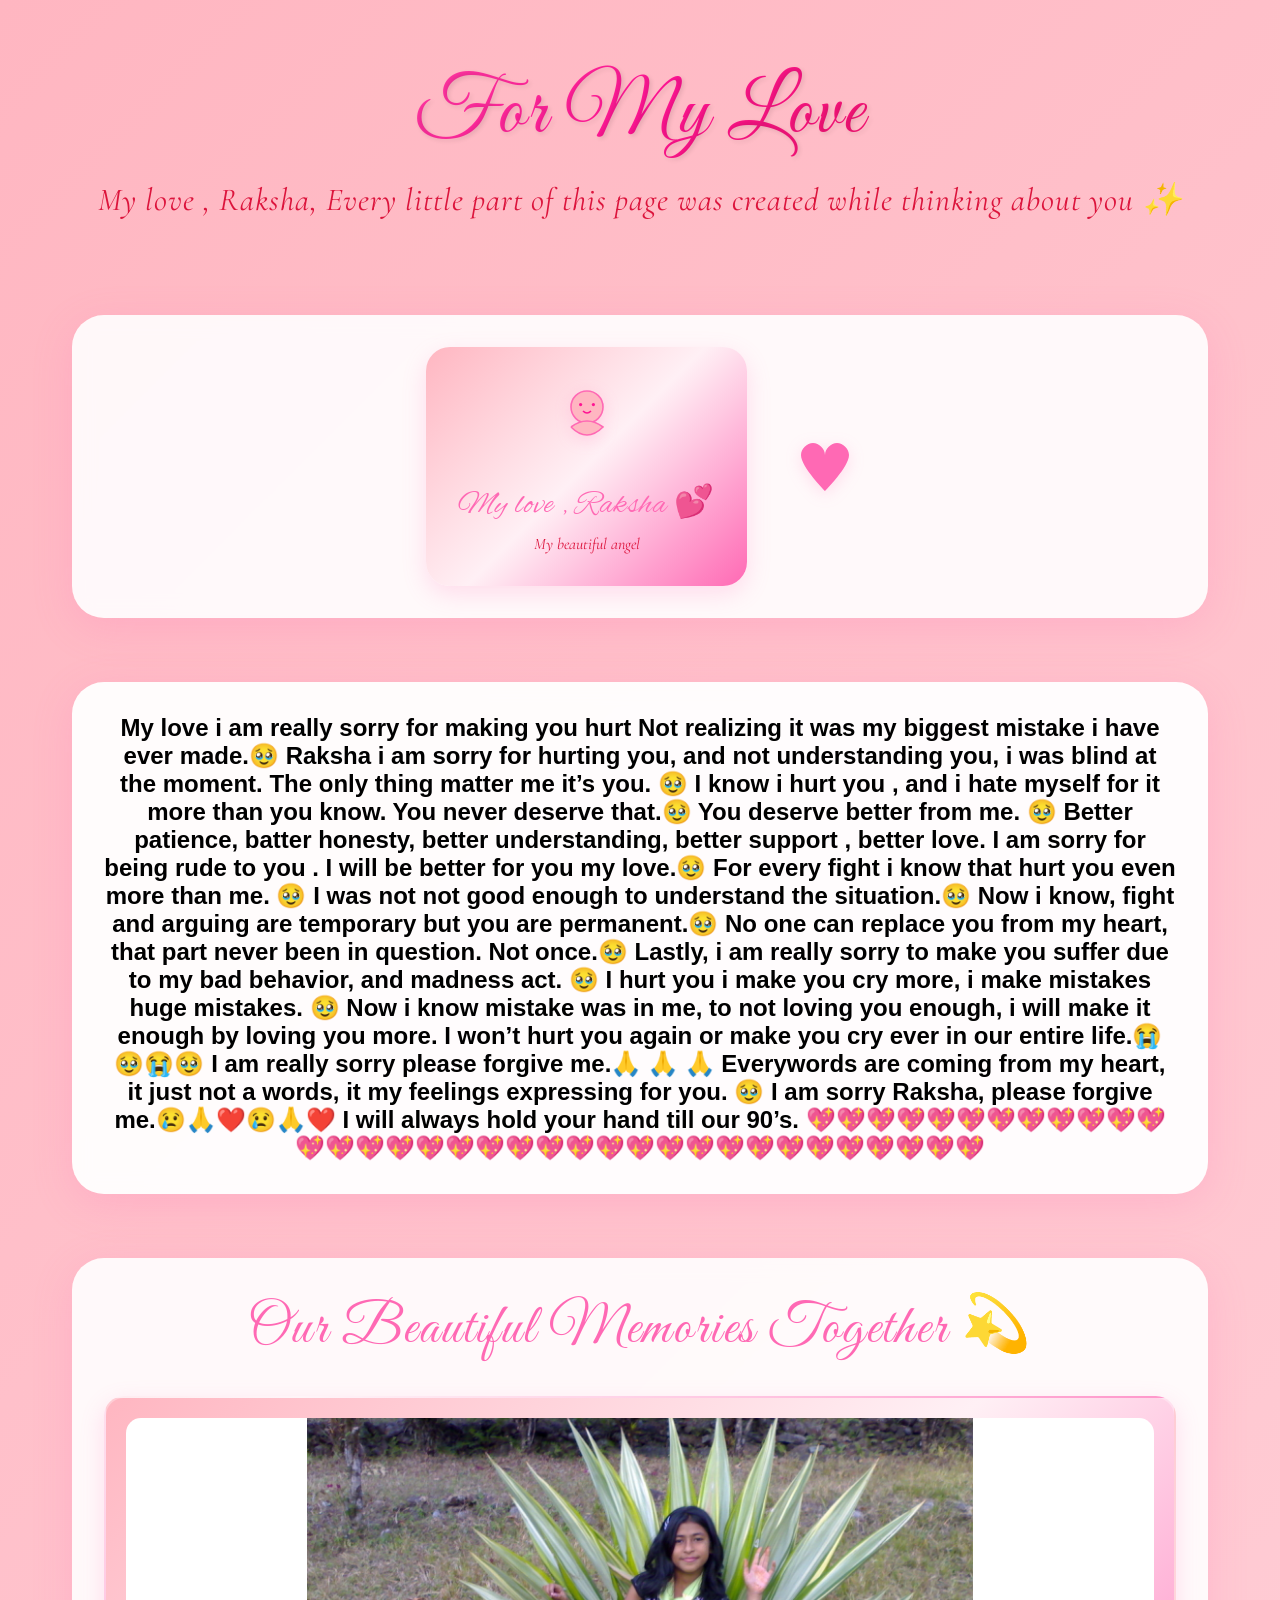
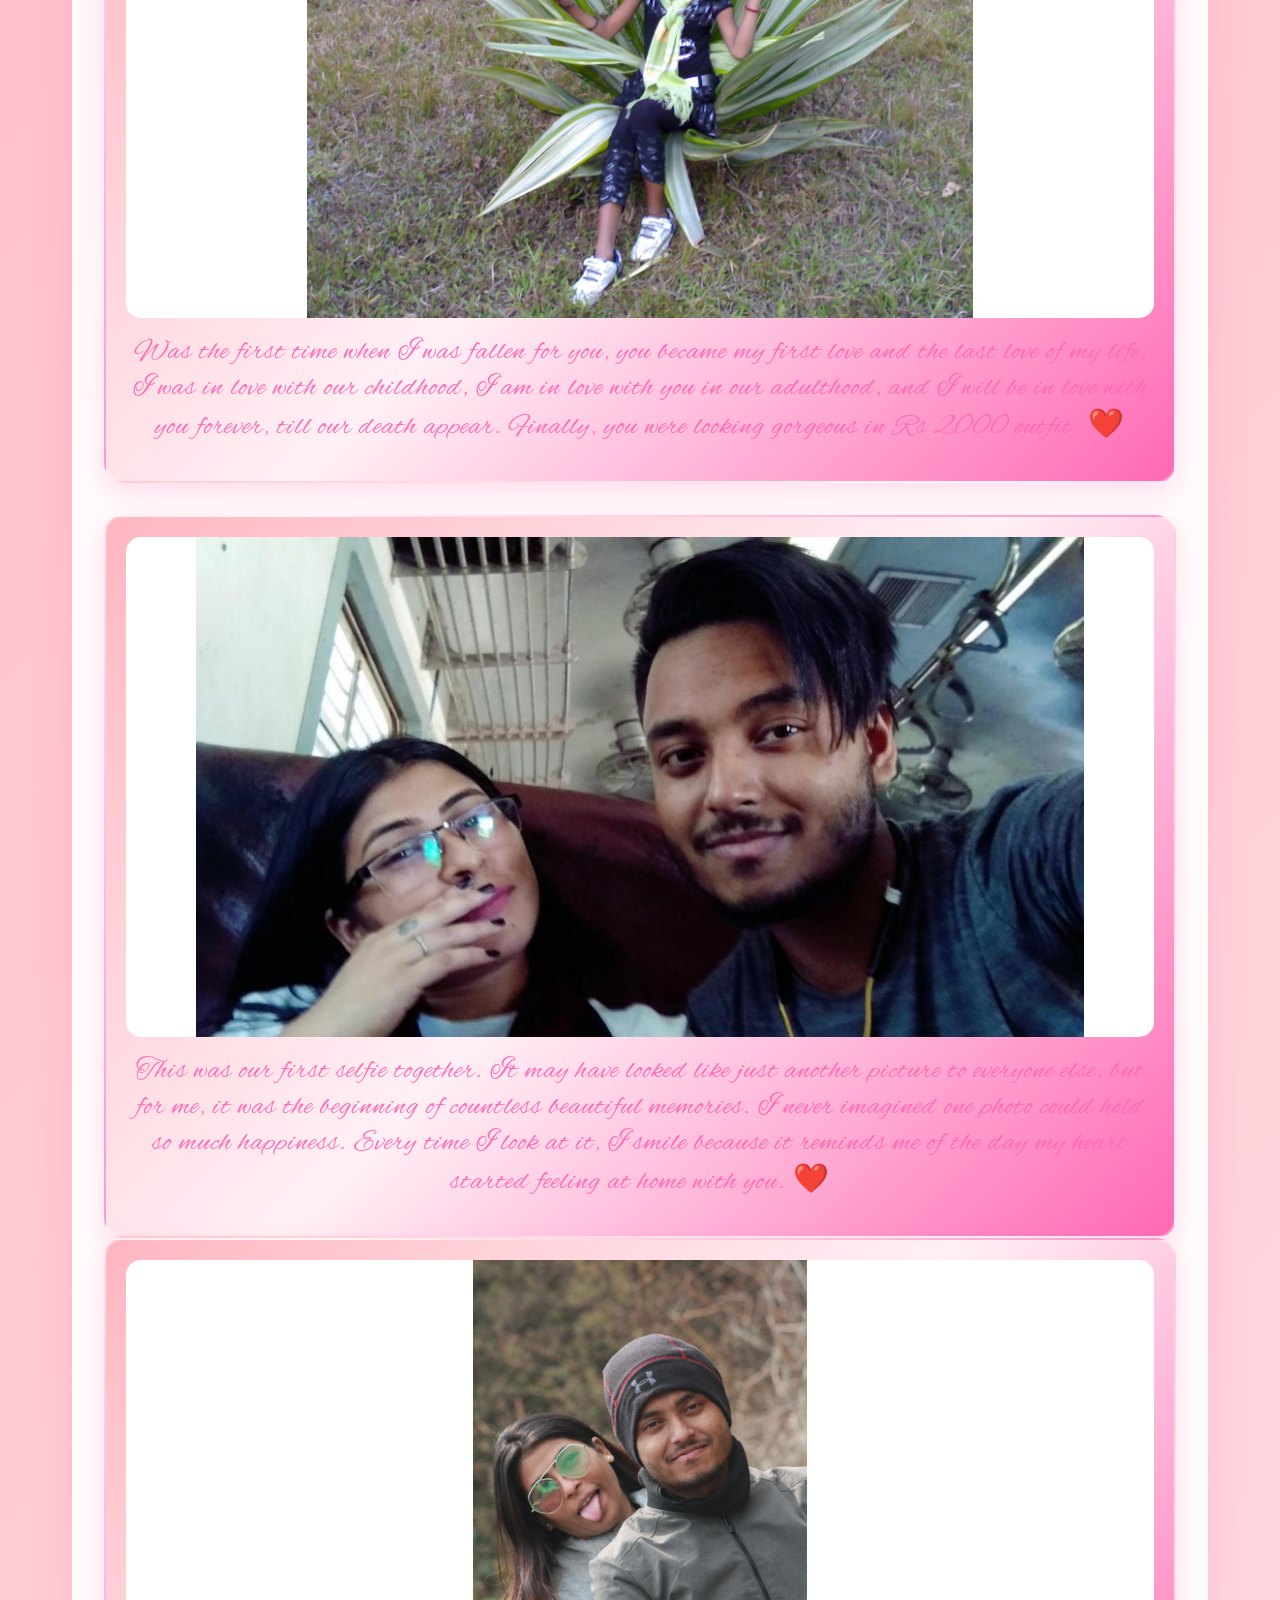
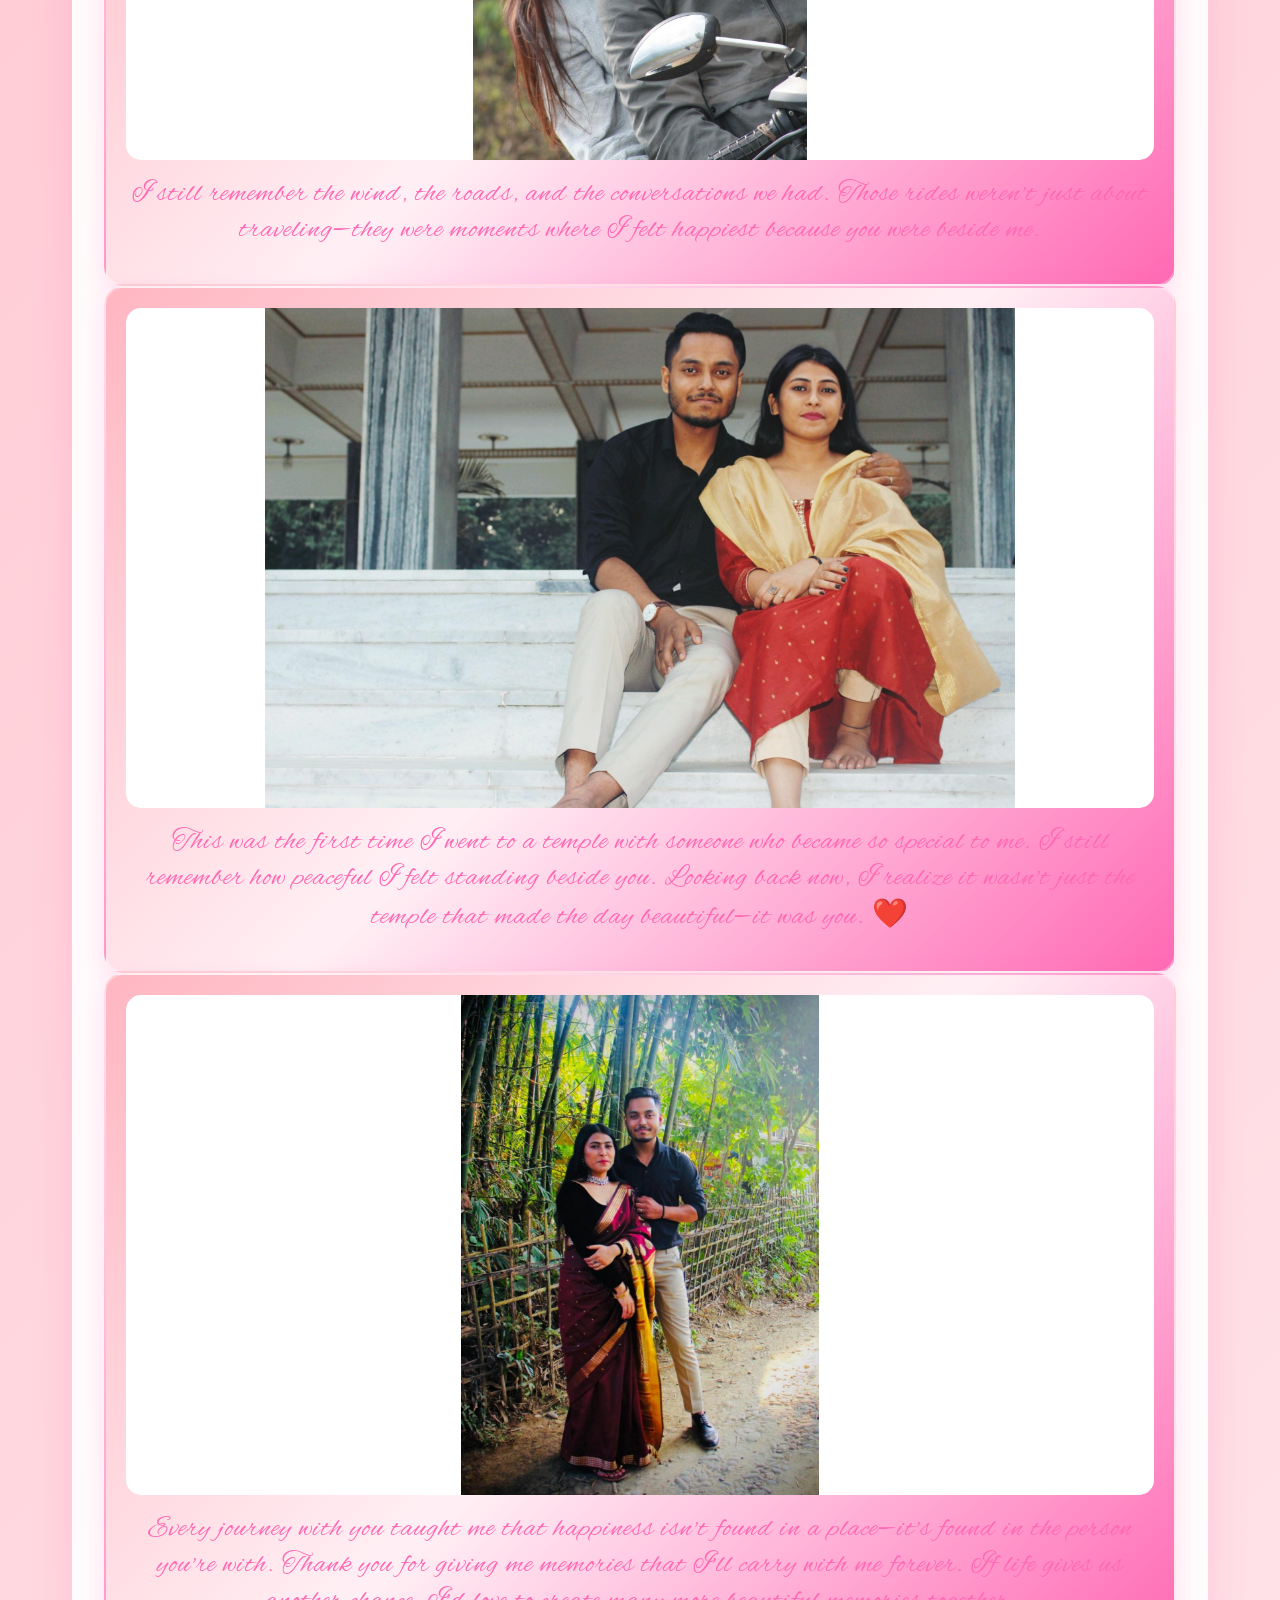
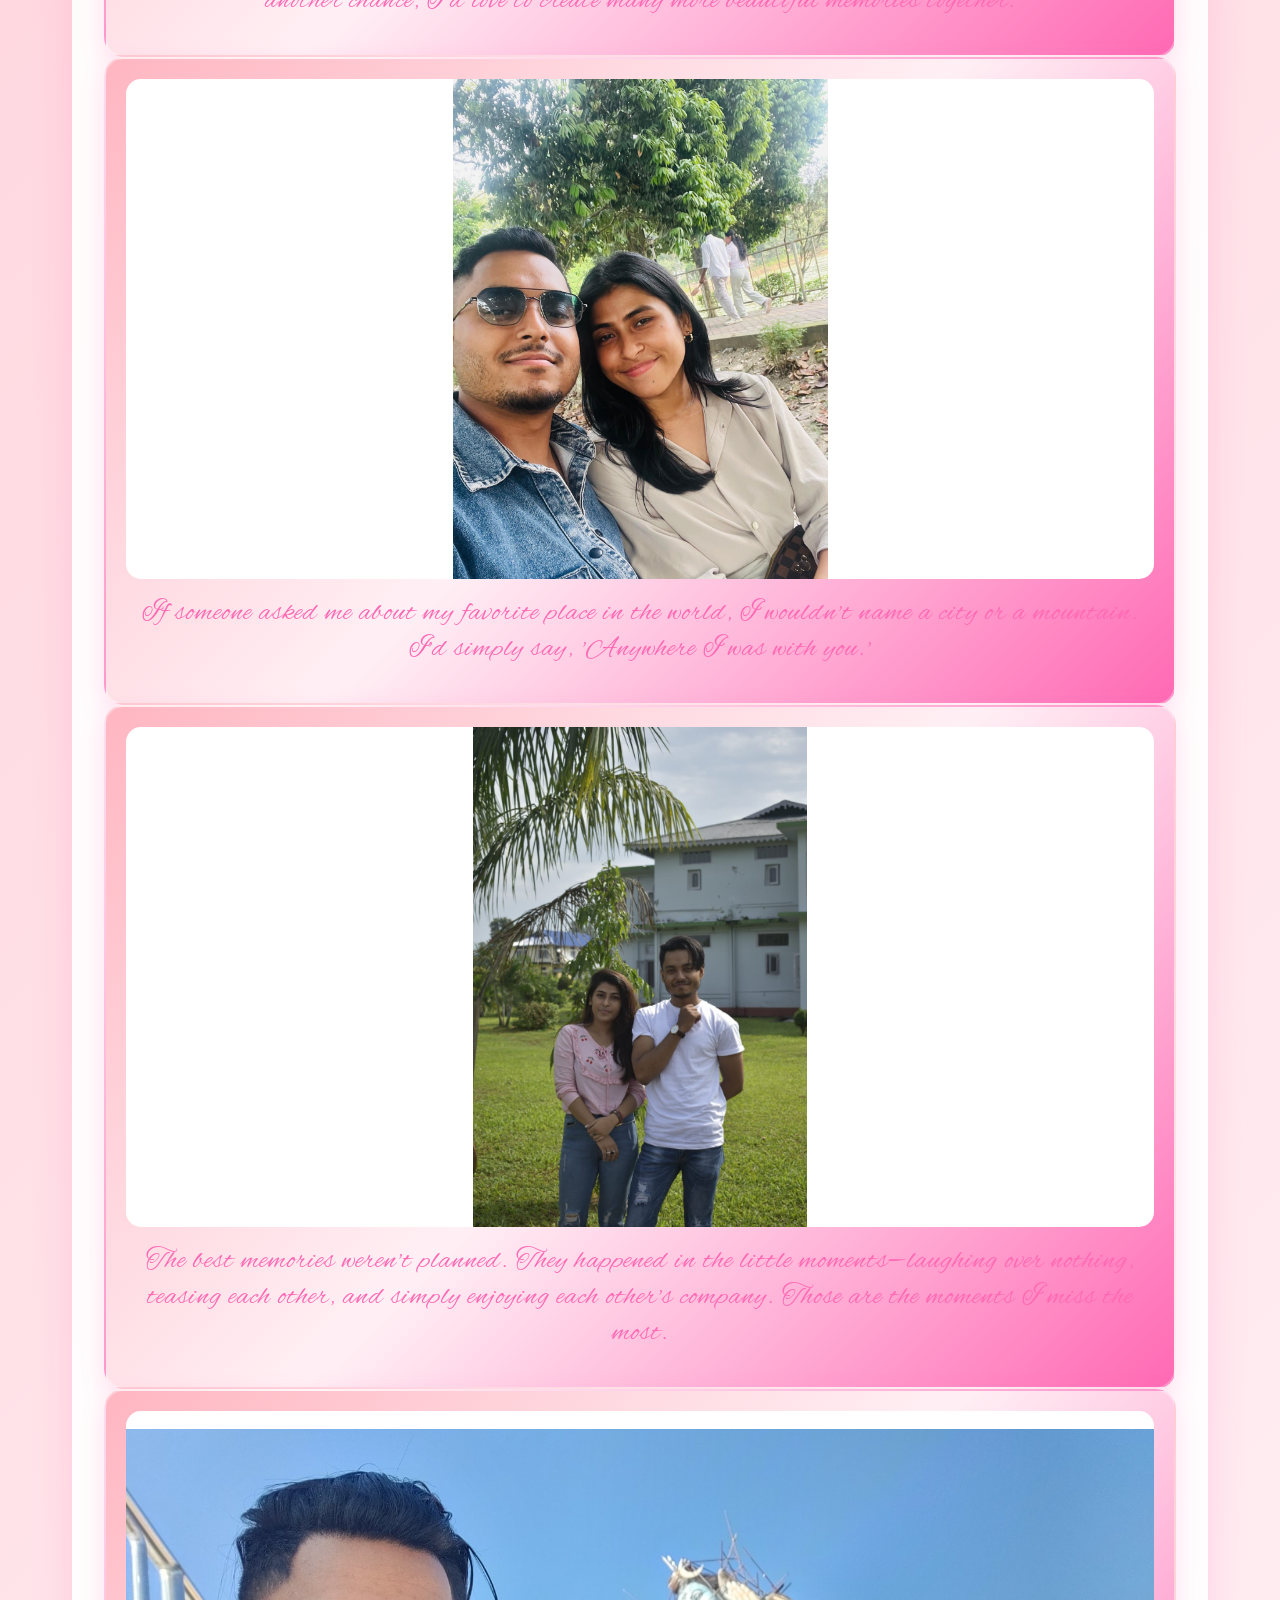
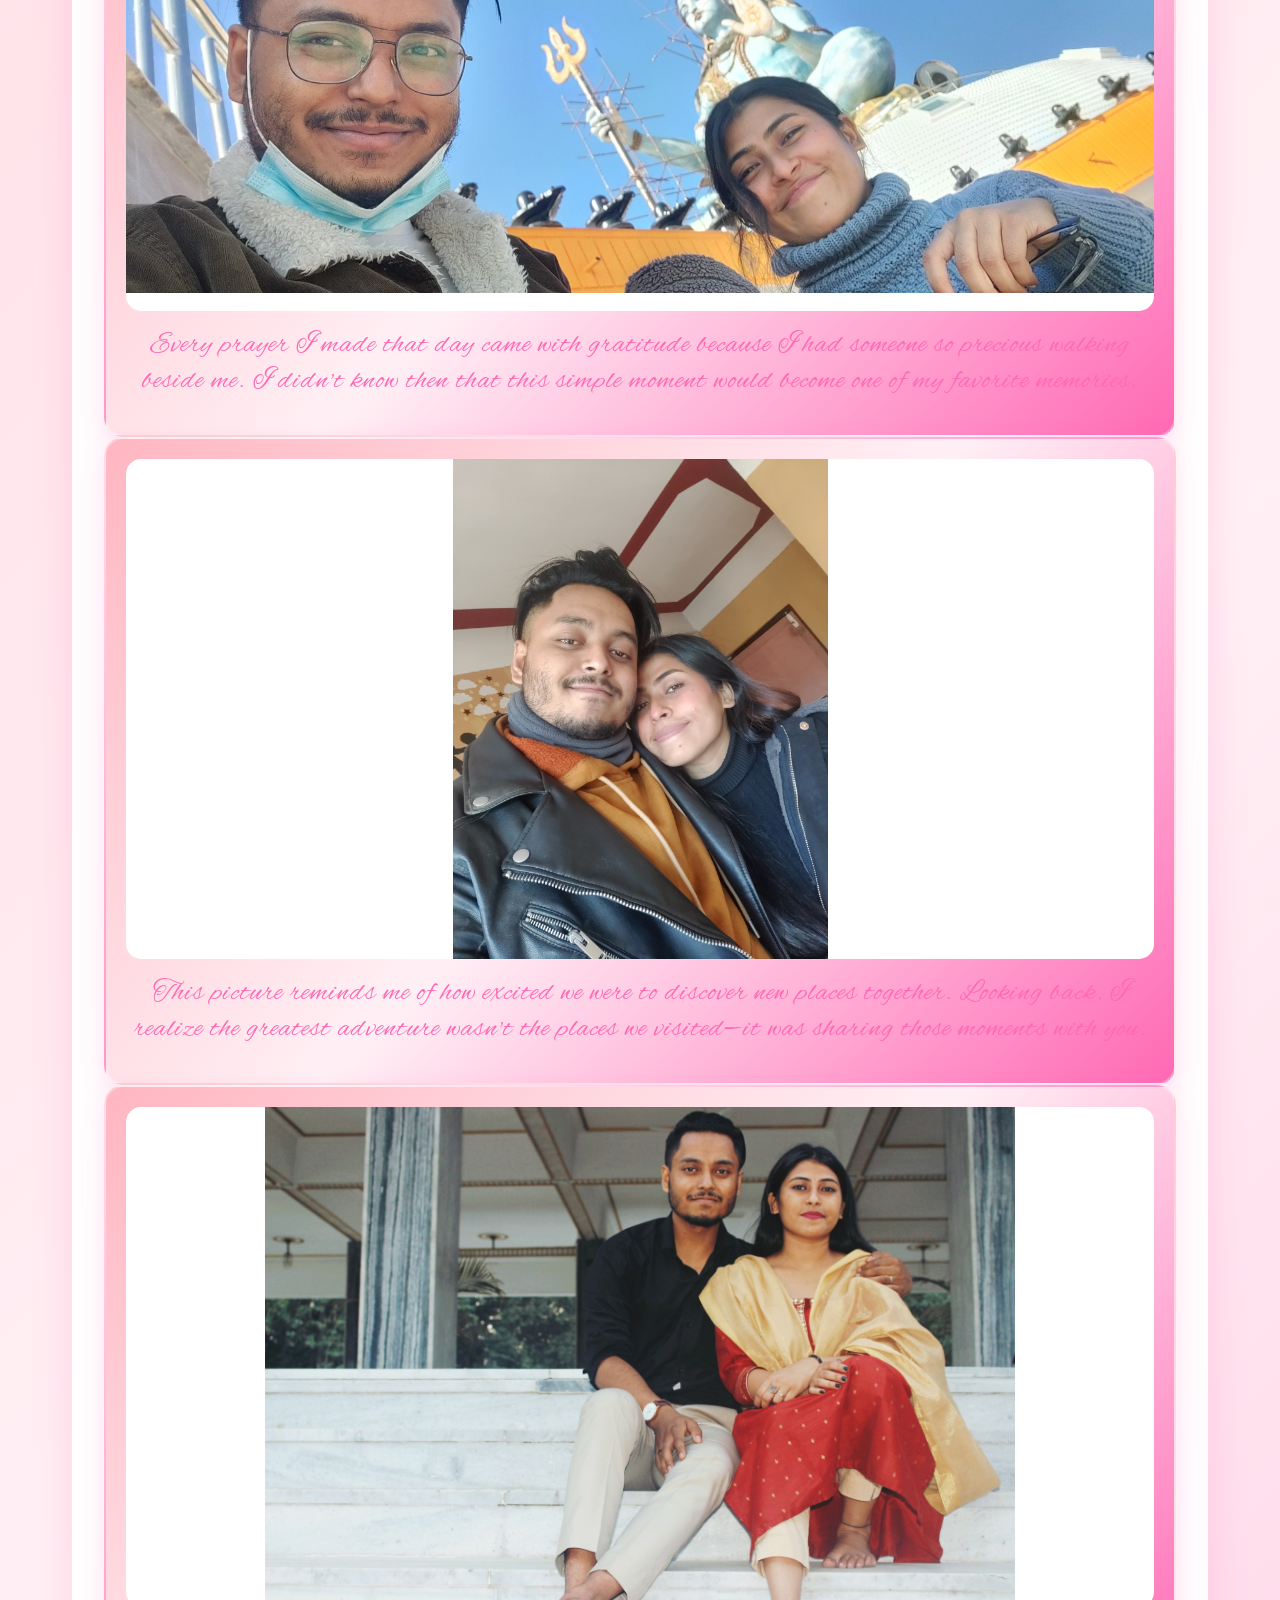
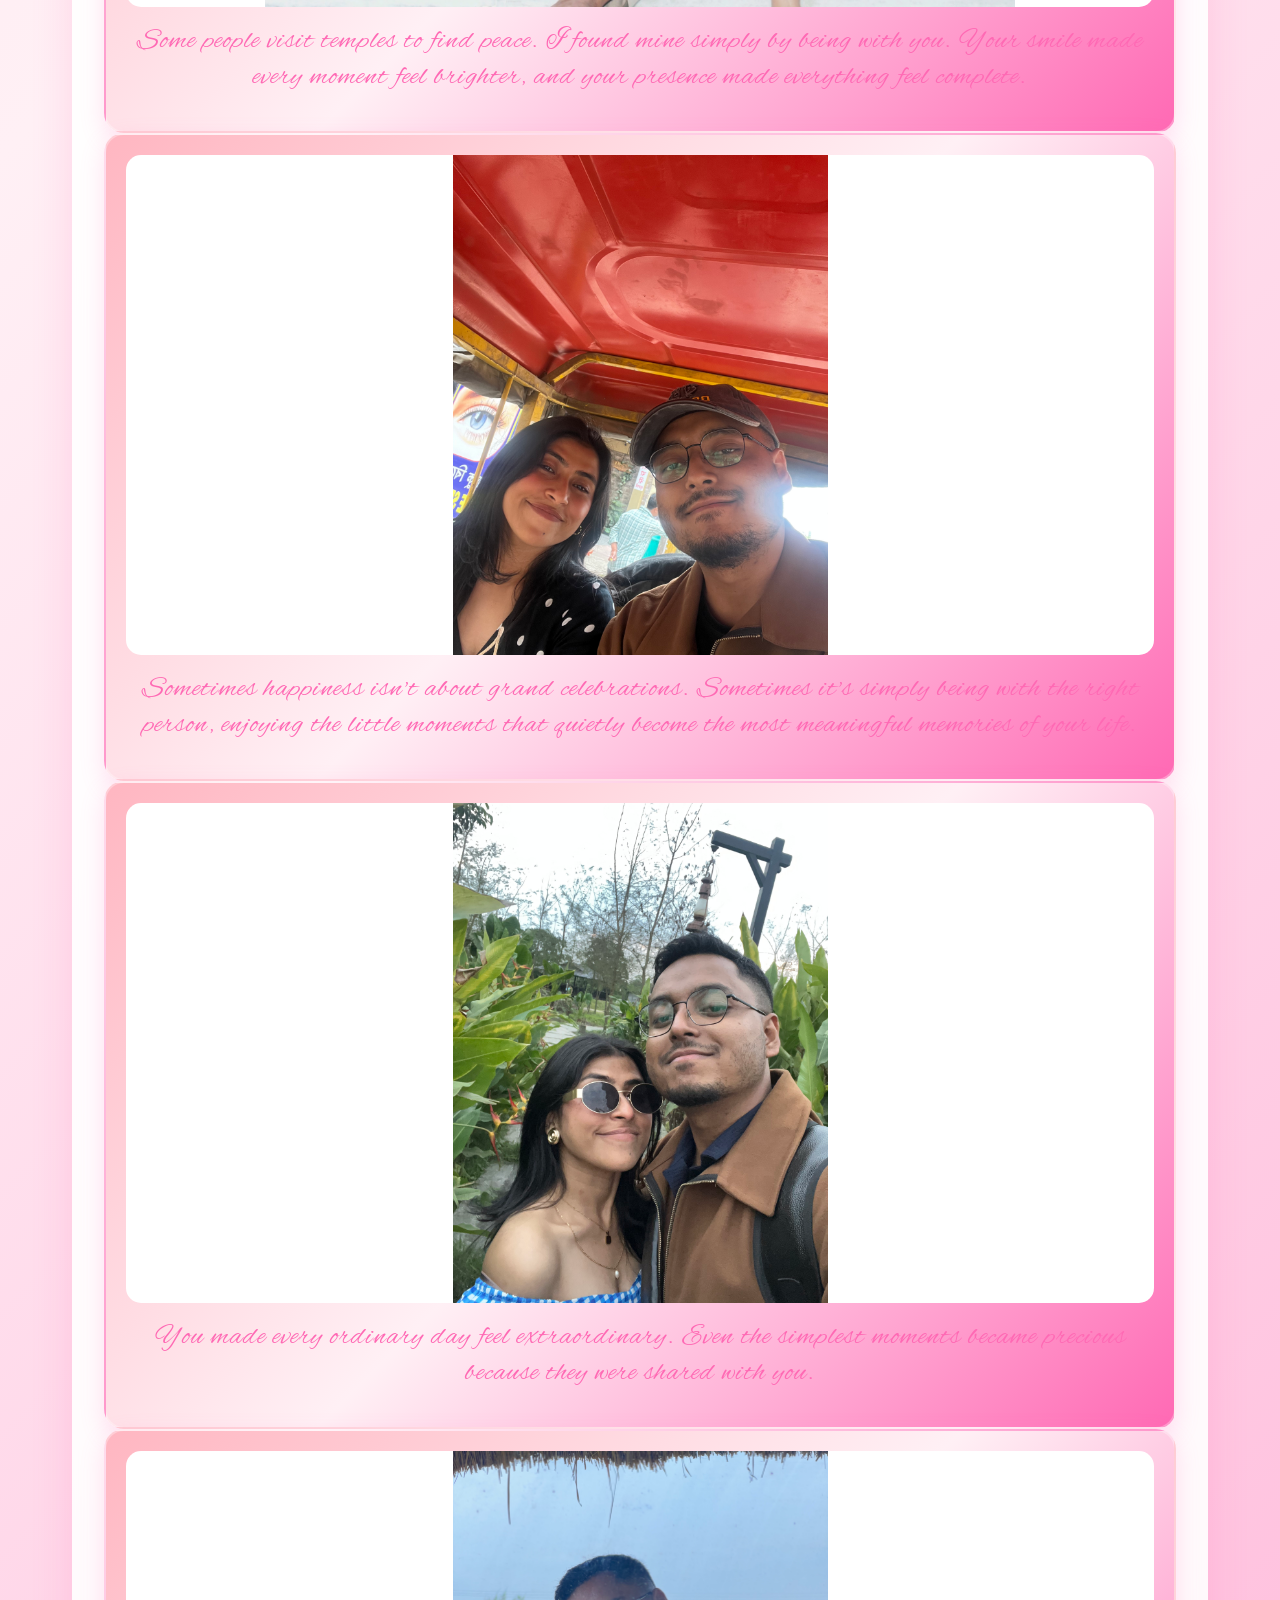
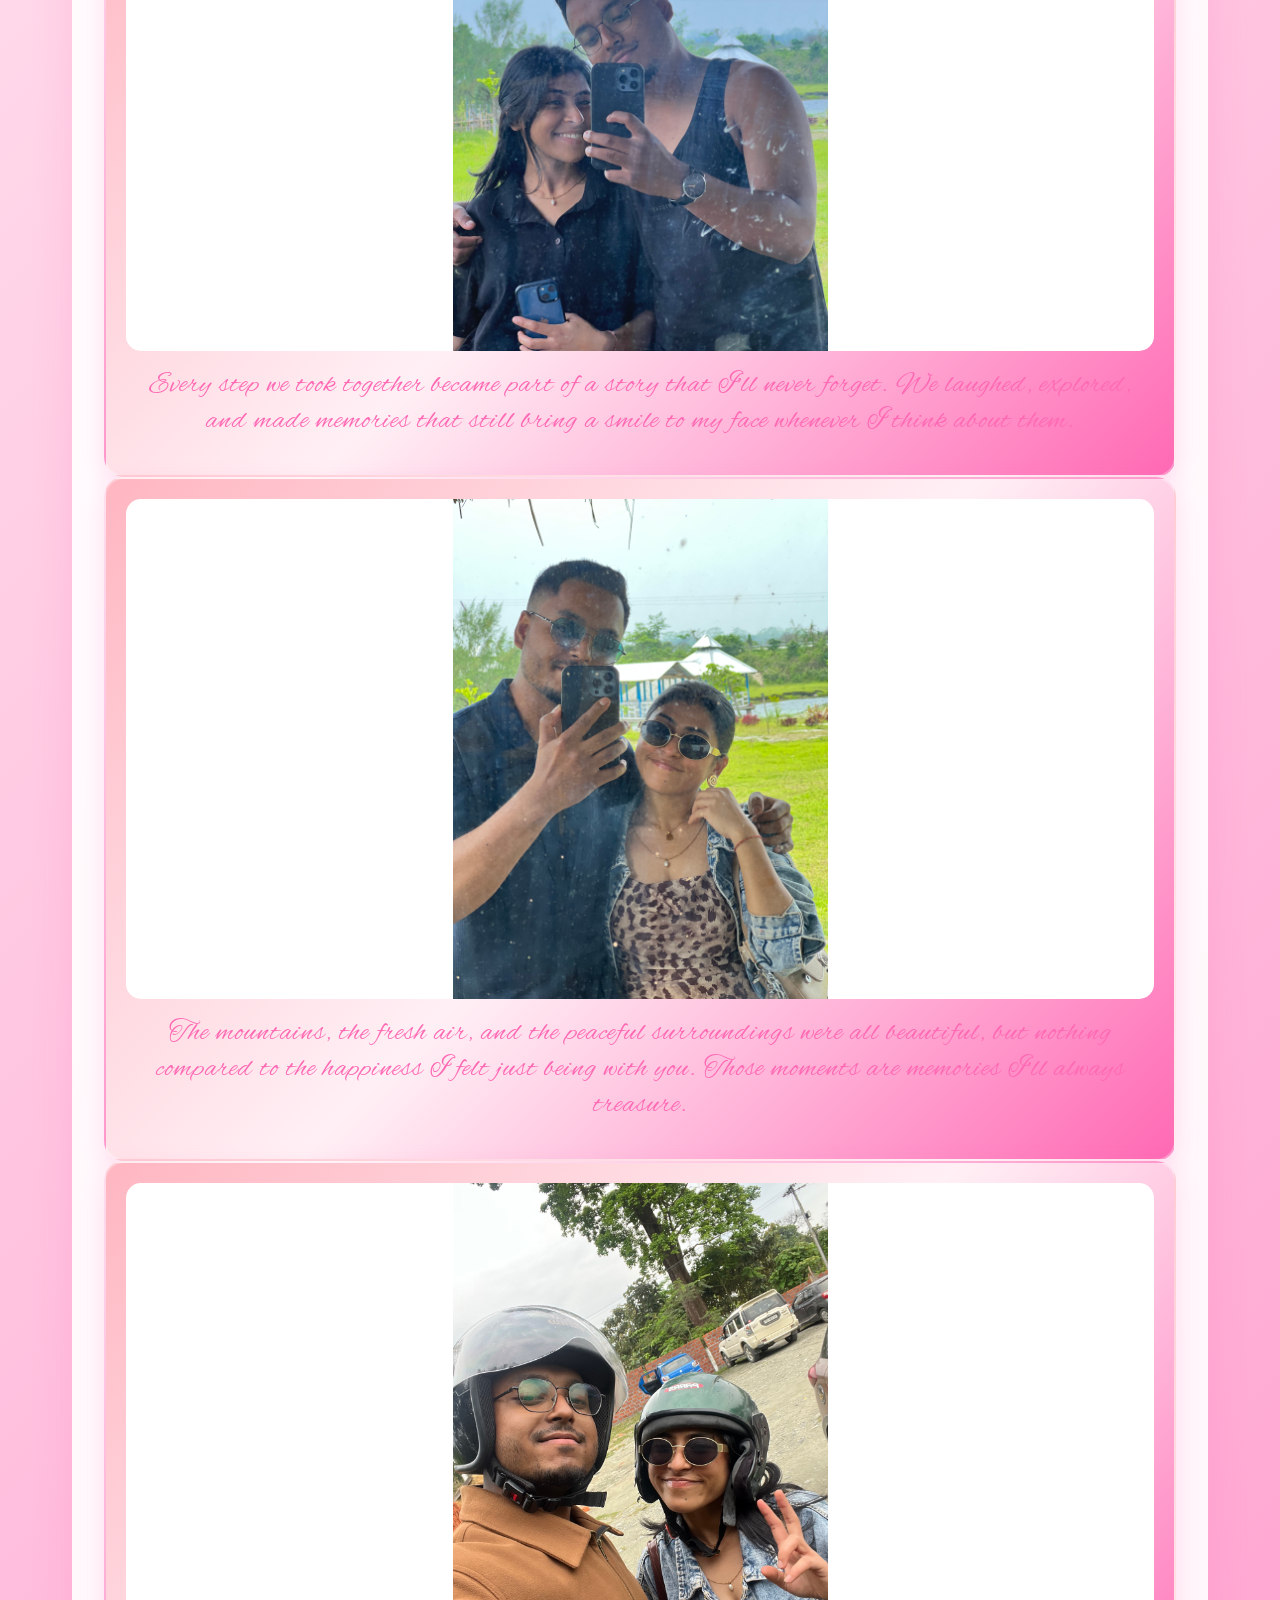
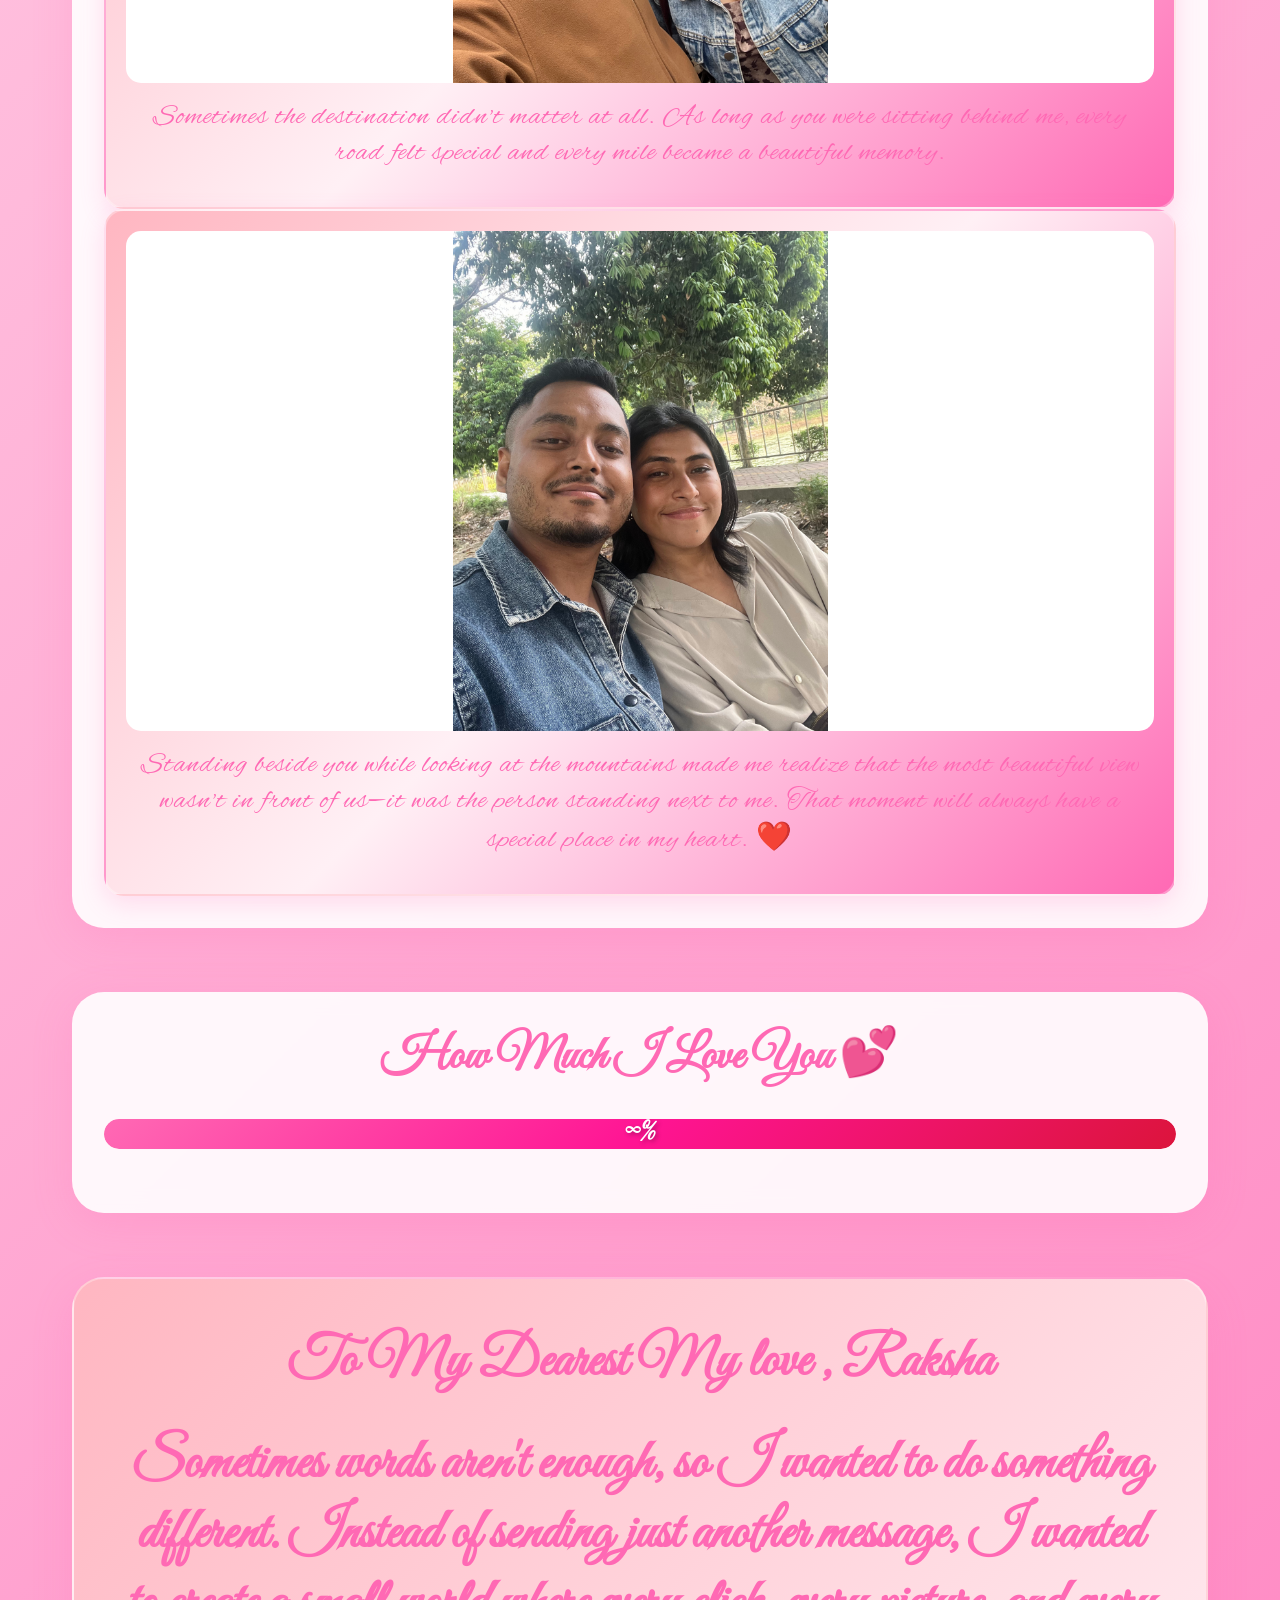
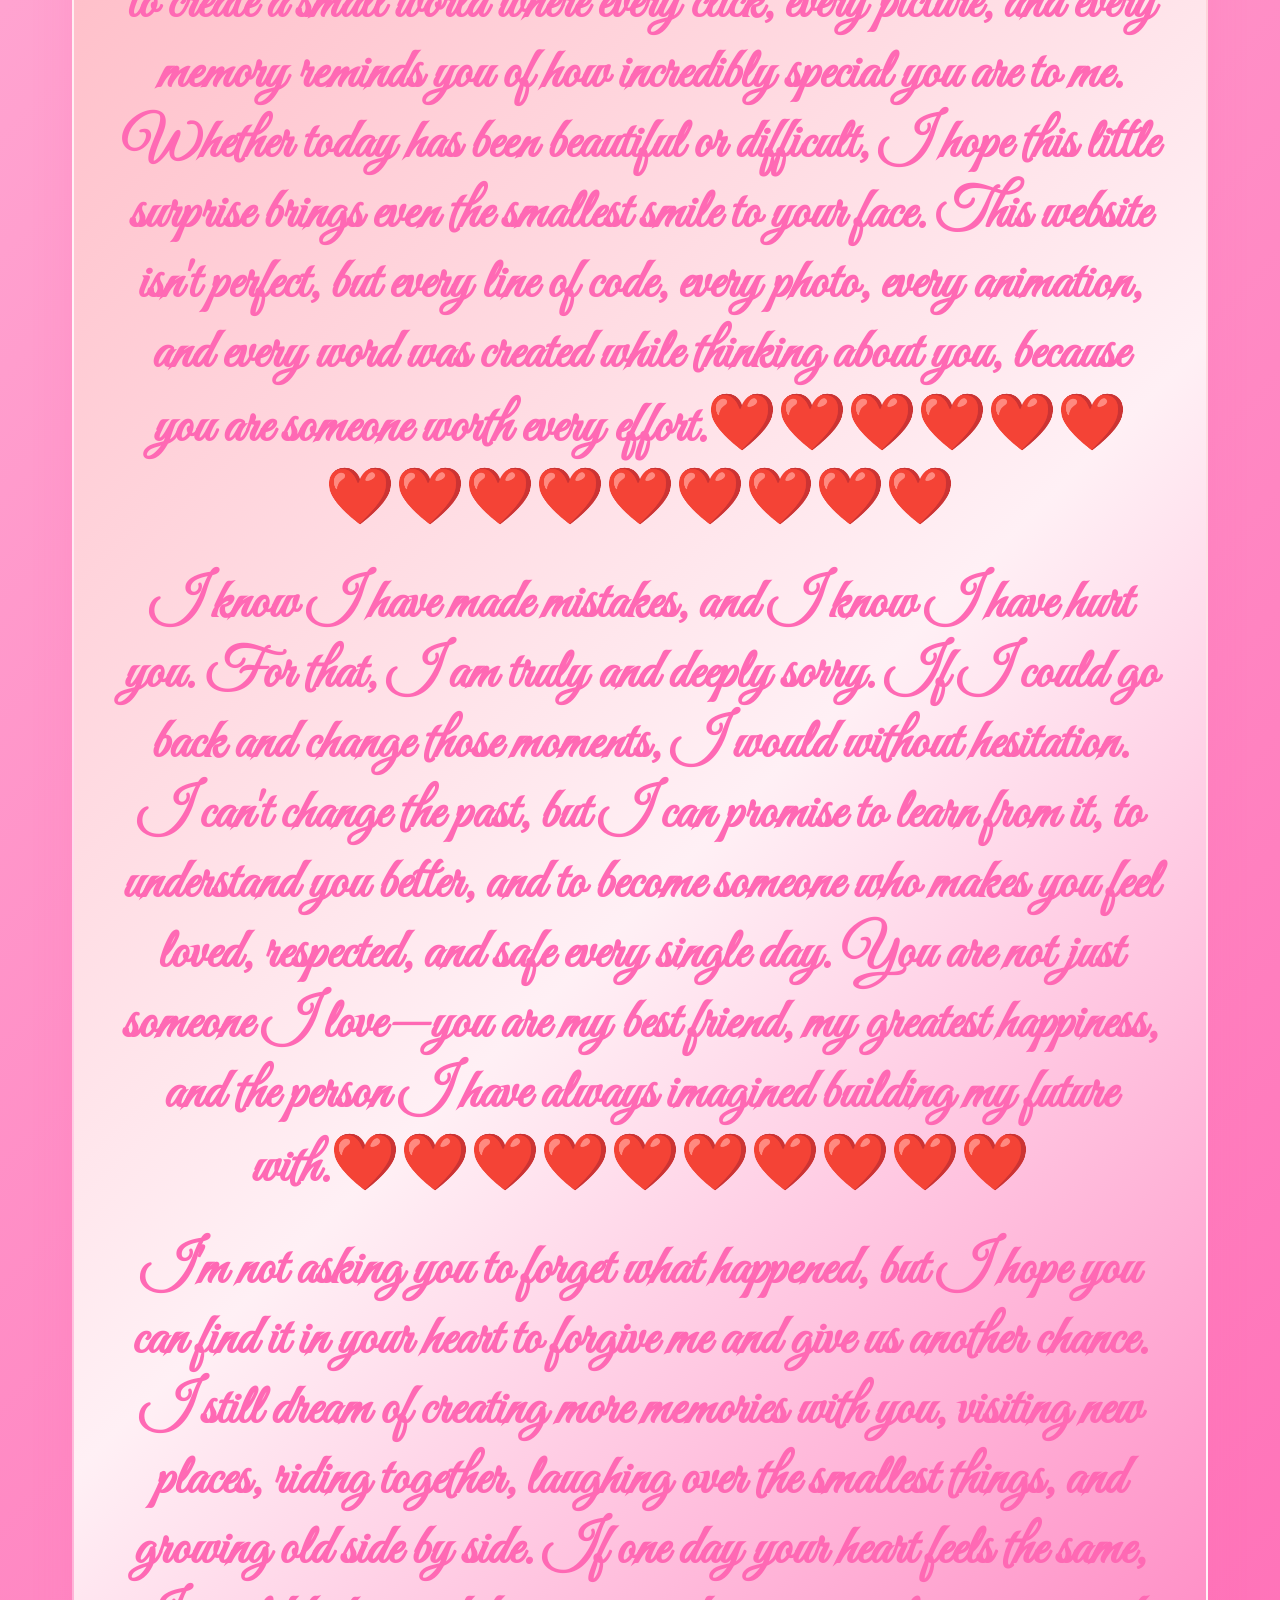
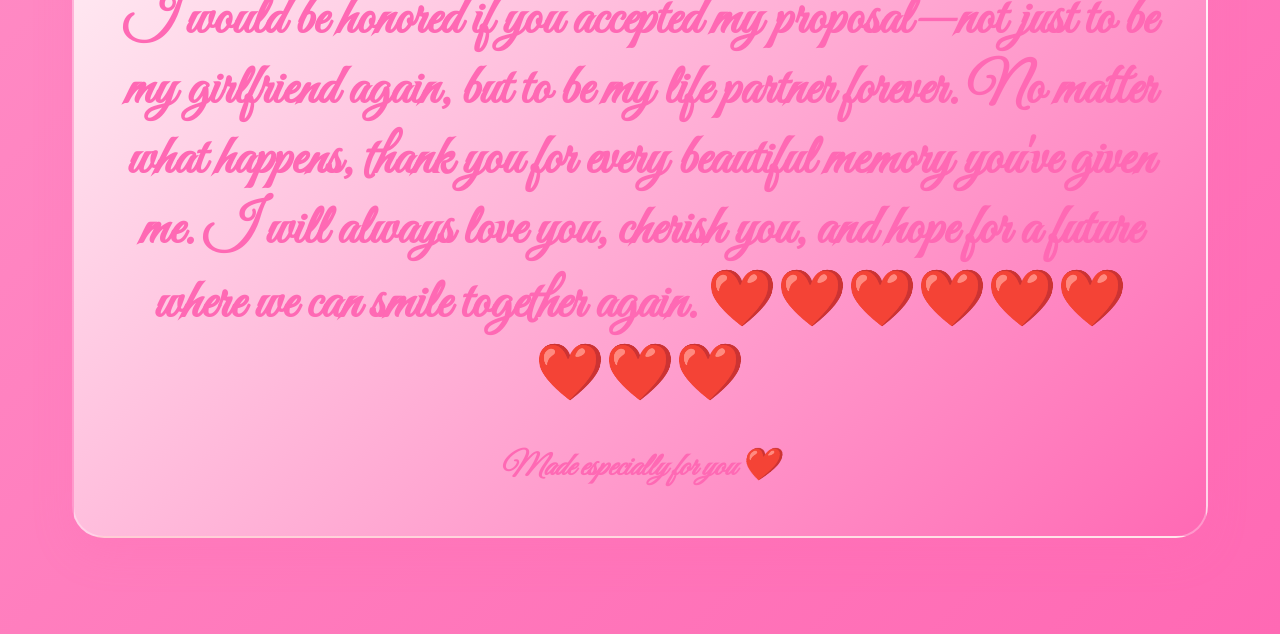
==== commit 49df321b: "Updated website with new memories and apology message" ====
--- a/index.html
+++ b/index.html
@@ -92,10 +92,15 @@
         <!-- Memory Gallery -->
         <section class="memory-gallery">
             <h2>Our Beautiful Memories Together 💫</h2>
-
+<div class="memories-grid">
+                <div class="memory-card" data-memory="late-night">
+                    <div class="memory-icon"><img src="17.jpeg"></div>
+                   
+                    <h3> Was the first time when I was fallen for you, you became my first love and the last love of my life, I was in love with our childhood, I am in love with you in our adulthood, and I will be in love with you forever, till our death appear.  Finally, you were looking gorgeous in Rs 2000 outfit. ❤️</h3>
+                </div>
             <div class="memories-grid">
                 <div class="memory-card" data-memory="late-night">
-                    <div class="memory-icon"><img src="1.jpeg"></div>
+                    <div class="memory-icon"><img src="1.jpeg"></div>   
                    
                     <h3> This was our first selfie together. It may have looked like just another picture to everyone else, but for me, it was the beginning of countless beautiful memories. I never imagined one photo could hold so much happiness. Every time I look at it, I smile because it reminds me of the day my heart started feeling at home with you. ❤️</h3>
                 </div>
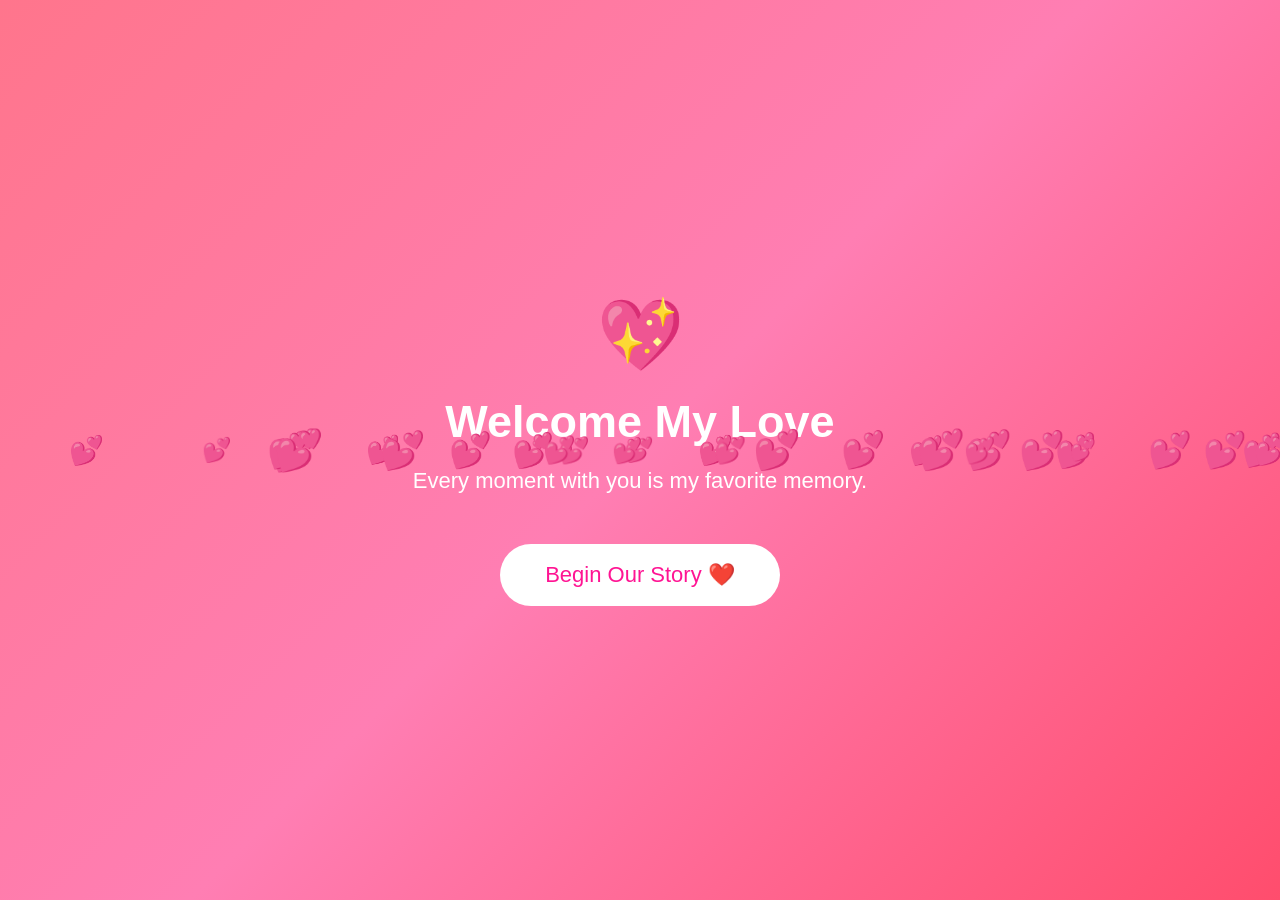
==== commit cc7b745a: "Updated website with new memories and apology message" ====
--- a/index.html
+++ b/index.html
@@ -1,206 +1,127 @@
 <!DOCTYPE html>
 <html lang="en">
 <head>
-    <meta charset="UTF-8">
-    <meta name="viewport" content="width=device-width, initial-scale=1.0">
-    <title>Love💕</title>
-    <link rel="stylesheet" href="styles.css">
-    <script src="config.js"></script>
-    <link rel="preconnect" href="https://fonts.googleapis.com">
-    <link rel="preconnect" href="https://fonts.gstatic.com" crossorigin>
-    <link href="https://fonts.googleapis.com/css2?family=Great+Vibes&family=Alex+Brush&family=Allura&family=Poppins:wght@300;400;500;600;700&family=Cormorant+Garamond:wght@300;400;500;600;700&display=swap" rel="stylesheet">
+<meta charset="UTF-8">
+<meta name="viewport" content="width=device-width, initial-scale=1.0">
+<title>Welcome ❤️</title>
+
+<style>
+*{
+    margin:0;
+    padding:0;
+    box-sizing:border-box;
+}
+
+body{
+    height:100vh;
+    display:flex;
+    justify-content:center;
+    align-items:center;
+    background:linear-gradient(135deg,#ff758c,#ff7eb3,#ff4d6d);
+    overflow:hidden;
+    font-family:Arial,sans-serif;
+}
+
+.container{
+    text-align:center;
+    color:white;
+    animation:fadeIn 2s;
+}
+
+h1{
+    font-size:70px;
+}
+
+h2{
+    font-size:45px;
+    margin-top:20px;
+}
+
+p{
+    margin-top:20px;
+    font-size:22px;
+}
+
+button{
+    margin-top:50px;
+    padding:18px 45px;
+    font-size:22px;
+    border:none;
+    border-radius:50px;
+    cursor:pointer;
+    background:white;
+    color:#ff1493;
+    transition:.3s;
+}
+
+button:hover{
+    transform:scale(1.1);
+}
+
+.heart{
+    position:absolute;
+    font-size:25px;
+    animation:float 8s linear infinite;
+}
+
+@keyframes float{
+    from{
+        transform:translateY(100vh);
+        opacity:0;
+    }
+    to{
+        transform:translateY(-120vh);
+        opacity:1;
+    }
+}
+
+@keyframes fadeIn{
+    from{opacity:0;}
+    to{opacity:1;}
+}
+</style>
+
 </head>
+
 <body>
 
-    
-    <!-- Music Control -->
-    <div class="music-control">
-        <audio id="bgMusic" loop>
-    <source src="abc.mp3" type="audio/mpeg">
-</audio>
-    </div>
+<div class="container">
+    <h1>💖</h1>
+    <h2>Welcome My Love</h2>
+    <p>Every moment with you is my favorite memory.</p>
 
-    <!-- Floating Hearts Background -->
-    <div class="hearts-container"></div>
+    <button onclick="startStory()">
+        Begin Our Story ❤️
+    </button>
+</div>
 
-    <!-- Main Container -->
-    <div class="container">
-        <!-- Header -->
-        <header class="header">
-            <h1 class="main-title">For My Love</h1>
-            <p class="subtitle" id="subtitle">Add your partner's name in config.js ✨</p>
-        </header>
+<script>
 
-        <!-- Character Section -->
-        <section class="characters-section">
-            <div class="character-container">
-                <div class="character" id="partner">
-                    <div class="character-avatar">
-                        <svg viewBox="0 0 100 100" class="character-svg">
-                            <circle cx="50" cy="35" r="20" fill="#FFB6C1" stroke="#FF69B4" stroke-width="2"/>
-                            <path d="M30 60 Q50 45 70 60 Q50 80 30 60" fill="#FFB6C1" stroke="#FF69B4" stroke-width="2"/>
-                            <circle cx="42" cy="32" r="2" fill="#FF1493"/>
-                            <circle cx="58" cy="32" r="2" fill="#FF1493"/>
-                            <path d="M45 40 Q50 45 55 40" stroke="#FF1493" stroke-width="2" fill="none"/>
-                        </svg>
-                    </div>
-                    <h3 id="partnerName">Your Love 💕</h3>
-                    <p id="partnerDescription">My beautiful angel</p>
-                </div>
-                
-                <div class="love-heart">
-                    <svg viewBox="0 0 50 50" class="heart-svg">
-                        <path d="M25 45 C25 45, 5 25, 5 15 C5 10, 10 5, 15 5 C20 5, 25 10, 25 15 C25 10, 30 5, 35 5 C40 5, 45 10, 45 15 C45 25, 25 45, 25 45 Z" fill="#FF69B4"/>
-                    </svg>
-                </div>
-        </section>
+for(let i=0;i<30;i++){
 
-        <!-- Interactive Love Section -->
-        <section class="interaction-section">
-            <div id="Sorry-Note" class="Sorry Note">
-                <h2>My love i am really sorry for making you hurt 
-Not realizing it was my biggest mistake i have ever made.🥹 
+    let heart=document.createElement("div");
 
+    heart.className="heart";
 
-Raksha i am sorry for hurting you, and not understanding you, i was blind at the moment. The only thing matter me it’s you. 🥹 
+    heart.innerHTML="💕";
 
+    heart.style.left=Math.random()*100+"vw";
 
-I know i hurt you , and i hate myself for it more than you know. You never deserve that.🥹  
-You deserve better from me. 🥹 
-Better patience, batter honesty, better understanding, better support , better love. I am sorry for being rude to you . I will be better for you my love.🥹 
+    heart.style.animationDuration=(Math.random()*5+5)+"s";
 
-For every fight i know that hurt you even more than me. 🥹 
-I was not not good enough to understand the situation.🥹  
-Now i know, fight and arguing are temporary but you are permanent.🥹  
+    heart.style.fontSize=(Math.random()*20+20)+"px";
 
-No one can replace you from my heart, that part never been in question. Not once.🥹 
+    document.body.appendChild(heart);
 
-Lastly, i am really sorry to make you suffer due to my bad behavior, and madness act. 🥹 
-I hurt you i make you cry more, i make mistakes huge mistakes. 🥹 
-Now i know mistake was in me, to not loving you enough, i will make it enough by loving you more.
+}
 
-I won’t hurt you again or make you cry ever in our entire life.😭🥹😭🥹 
-I am really sorry please forgive me.🙏 🙏 🙏 
+function startStory(){
 
-Everywords are coming from my heart, it just not a words, it my feelings expressing for you. 🥹 
+    window.location.href="index.html";
 
-I am sorry Raksha, please forgive me.😢🙏❤️😢🙏❤️ 
-I will always hold your hand till our 90’s. 💖💖💖💖💖💖💖💖💖💖💖💖💖💖💖💖💖💖💖💖💖💖💖💖💖💖💖💖💖💖💖💖💖💖💖</h2>
-            </div>
-        </section>
+}
 
-        <!-- Memory Gallery -->
-        <section class="memory-gallery">
-            <h2>Our Beautiful Memories Together 💫</h2>
-<div class="memories-grid">
-                <div class="memory-card" data-memory="late-night">
-                    <div class="memory-icon"><img src="17.jpeg"></div>
-                   
-                    <h3> Was the first time when I was fallen for you, you became my first love and the last love of my life, I was in love with our childhood, I am in love with you in our adulthood, and I will be in love with you forever, till our death appear.  Finally, you were looking gorgeous in Rs 2000 outfit. ❤️</h3>
-                </div>
-            <div class="memories-grid">
-                <div class="memory-card" data-memory="late-night">
-                    <div class="memory-icon"><img src="1.jpeg"></div>   
-                   
-                    <h3> This was our first selfie together. It may have looked like just another picture to everyone else, but for me, it was the beginning of countless beautiful memories. I never imagined one photo could hold so much happiness. Every time I look at it, I smile because it reminds me of the day my heart started feeling at home with you. ❤️</h3>
-                </div>
-                <div class="memory-card" data-memory="first-meeting">
-                    <div class="memory-icon"><img src="2.jpeg"></div>
-                  
-                    <h3>I still remember the wind, the roads, and the conversations we had. Those rides weren't just about traveling—they were moments where I felt happiest because you were beside me.</h3>
-                </div>
-                <div class="memory-card" data-memory="care">
-                    <div class="memory-icon"><img src="3.jpeg"></div>
-                    
-                    <h3>This was the first time I went to a temple with someone who became so special to me. I still remember how peaceful I felt standing beside you. Looking back now, I realize it wasn't just the temple that made the day beautiful—it was you. ❤️ </h3>
-                </div>
-                <div class="memory-card" data-memory="care">
-                    <div class="memory-icon"><img src="4.jpeg"></div>
-                  
-                    <h3 >Every journey with you taught me that happiness isn't found in a place—it's found in the person you're with. Thank you for giving me memories that I'll carry with me forever. If life gives us another chance, I'd love to create many more beautiful memories together.</h3>
-                </div>
-                <div class="memory-card" data-memory="care">
-                    <div class="memory-icon"><img src="5.jpeg"></div>
-                  <h3> If someone asked me about my favorite place in the world, I wouldn't name a city or a mountain. I'd simply say, 'Anywhere I was with you.'</h3>
-                </div><div class="memory-card" data-memory="care">
-                    <div class="memory-icon"><img src="6.jpeg"></div>
-                 
-                    <h3>The best memories weren't planned. They happened in the little moments—laughing over nothing, teasing each other, and simply enjoying each other's company. Those are the moments I miss the most.</h3>
-                </div><div class="memory-card" data-memory="care">
-                    <div class="memory-icon"><img src="7.jpeg"></div>
-                   
-                    <h3>Every prayer I made that day came with gratitude because I had someone so precious walking beside me. I didn't know then that this simple moment would become one of my favorite memories.</h3>
-                </div><div class="memory-card" data-memory="care">
-                    <div class="memory-icon"><img src="8.jpeg"></div>
-                   
-                    <h3>This picture reminds me of how excited we were to discover new places together. Looking back, I realize the greatest adventure wasn't the places we visited—it was sharing those moments with you.</h3>
-                </div><div class="memory-card" data-memory="care">
-                    <div class="memory-icon"><img src="9.jpeg"></div>
-                  
-                    <h3> Some people visit temples to find peace. I found mine simply by being with you. Your smile made every moment feel brighter, and your presence made everything feel complete.</h3>
-                </div>
-                                <div class="memory-card" data-memory="care">
-                    <div class="memory-icon"><img src="11.jpg"></div>
-                  
-                    <h3>Sometimes happiness isn't about grand celebrations. Sometimes it's simply being with the right person, enjoying the little moments that quietly become the most meaningful memories of your life.</h3>
-                </div>
-                <div class="memory-card" data-memory="care">
-                    <div class="memory-icon"><img src="12.jpg"></div>
-                  
-                    <h3>You made every ordinary day feel extraordinary. Even the simplest moments became precious because they were shared with you.</h3>
-                </div>
-                <div class="memory-card" data-memory="care">
-                    <div class="memory-icon"><img src="13.jpg"></div>
-                  
-                    <h3>Every step we took together became part of a story that I'll never forget. We laughed, explored, and made memories that still bring a smile to my face whenever I think about them.</h3>
-                </div>
-                <div class="memory-card" data-memory="care">
-                    <div class="memory-icon"><img src="14.jpg"></div>
-                  
-                    <h3>The mountains, the fresh air, and the peaceful surroundings were all beautiful, but nothing compared to the happiness I felt just being with you. Those moments are memories I'll always treasure.</h3>
-                </div>
-                <div class="memory-card" data-memory="care">
-                    <div class="memory-icon"><img src="15.jpg"></div>
-                  
-                    <h3>Sometimes the destination didn't matter at all. As long as you were sitting behind me, every road felt special and every mile became a beautiful memory.</h3>
-                </div>
-                 <div class="memory-card" data-memory="care">
-                    <div class="memory-icon"><img src="16.jpg"></div>
-                  
-                    <h3>Standing beside you while looking at the mountains made me realize that the most beautiful view wasn't in front of us—it was the person standing next to me. That moment will always have a special place in my heart. ❤️</h3>
-                </div>
-            </div>
-        </section>
+</script>
 
-        <!-- Love Meter -->
-        <section class="love-meter-section">
-            <h2>How Much I Love You 💕</h2>
-            <div class="love-meter">
-                <div class="meter-fill"></div>
-                <span class="love-percentage">∞%</span>
-            </div>
-        </section>
-
-
-
-       <!-- Special Message -->
-<section class="special-message">
-    <div class="message-container">
-
-        <h2 id="specialMessageTitle">
-            This Was Made Just For You ❤️
-        </h2>
-
-       <h2>Sometimes words aren't enough, so I wanted to do something different. Instead of sending just another message, I wanted to create a small world where every click, every picture, and every memory reminds you of how incredibly special you are to me. Whether today has been beautiful or difficult, I hope this little surprise brings even the smallest smile to your face. This website isn't perfect, but every line of code, every photo, every animation, and every word was created while thinking about you, because you are someone worth every effort.❤️❤️❤️❤️❤️❤️❤️❤️❤️❤️❤️❤️❤️❤️❤️</h2>
-<h2>I know I have made mistakes, and I know I have hurt you. For that, I am truly and deeply sorry. If I could go back and change those moments, I would without hesitation. I can't change the past, but I can promise to learn from it, to understand you better, and to become someone who makes you feel loved, respected, and safe every single day. You are not just someone I love—you are my best friend, my greatest happiness, and the person I have always imagined building my future with.❤️❤️❤️❤️❤️❤️❤️❤️❤️❤️</h2>
-<h2>I'm not asking you to forget what happened, but I hope you can find it in your heart to forgive me and give us another chance. I still dream of creating more memories with you, visiting new places, riding together, laughing over the smallest things, and growing old side by side. If one day your heart feels the same, I would be honored if you accepted my proposal—not just to be my girlfriend again, but to be my life partner forever. No matter what happens, thank you for every beautiful memory you've given me. I will always love you, cherish you, and hope for a future where we can smile together again. ❤️❤️❤️❤️❤️❤️❤️❤️❤️</h2>
-        <div class="signature" id="signature">
-            Made with ❤️, one line of code at a time.
-        </div>
-
-    </div>
-</section>
-
-    <script src="script.js"></script>
 </body>
 </html>
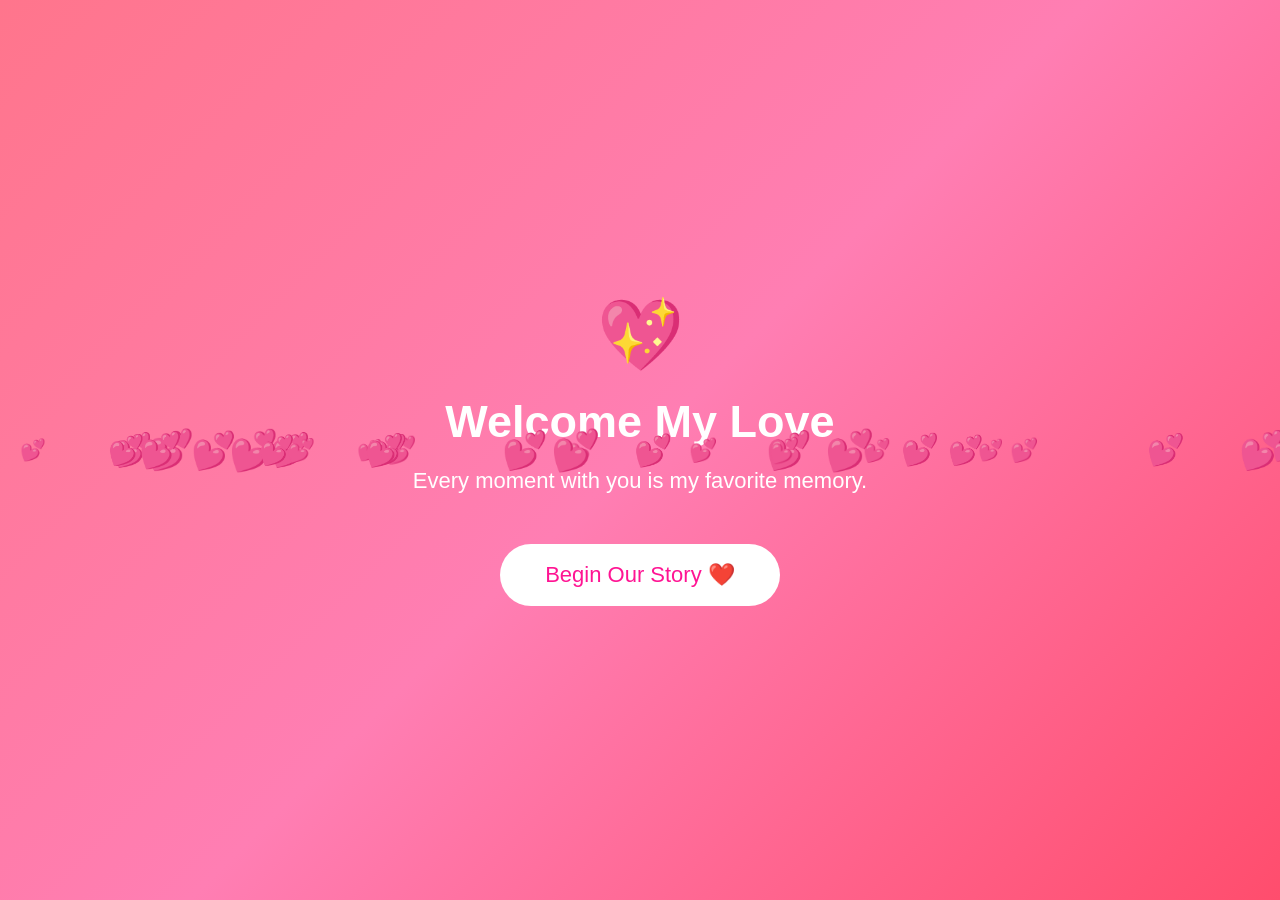
==== commit 2f858455: "Updated website with new memories and apology message" ====
--- a/index.html
+++ b/index.html
@@ -117,7 +117,7 @@
 
 function startStory(){
 
-    window.location.href="index.html";
+    window.location.href="welcome.html";
 
 }
 
